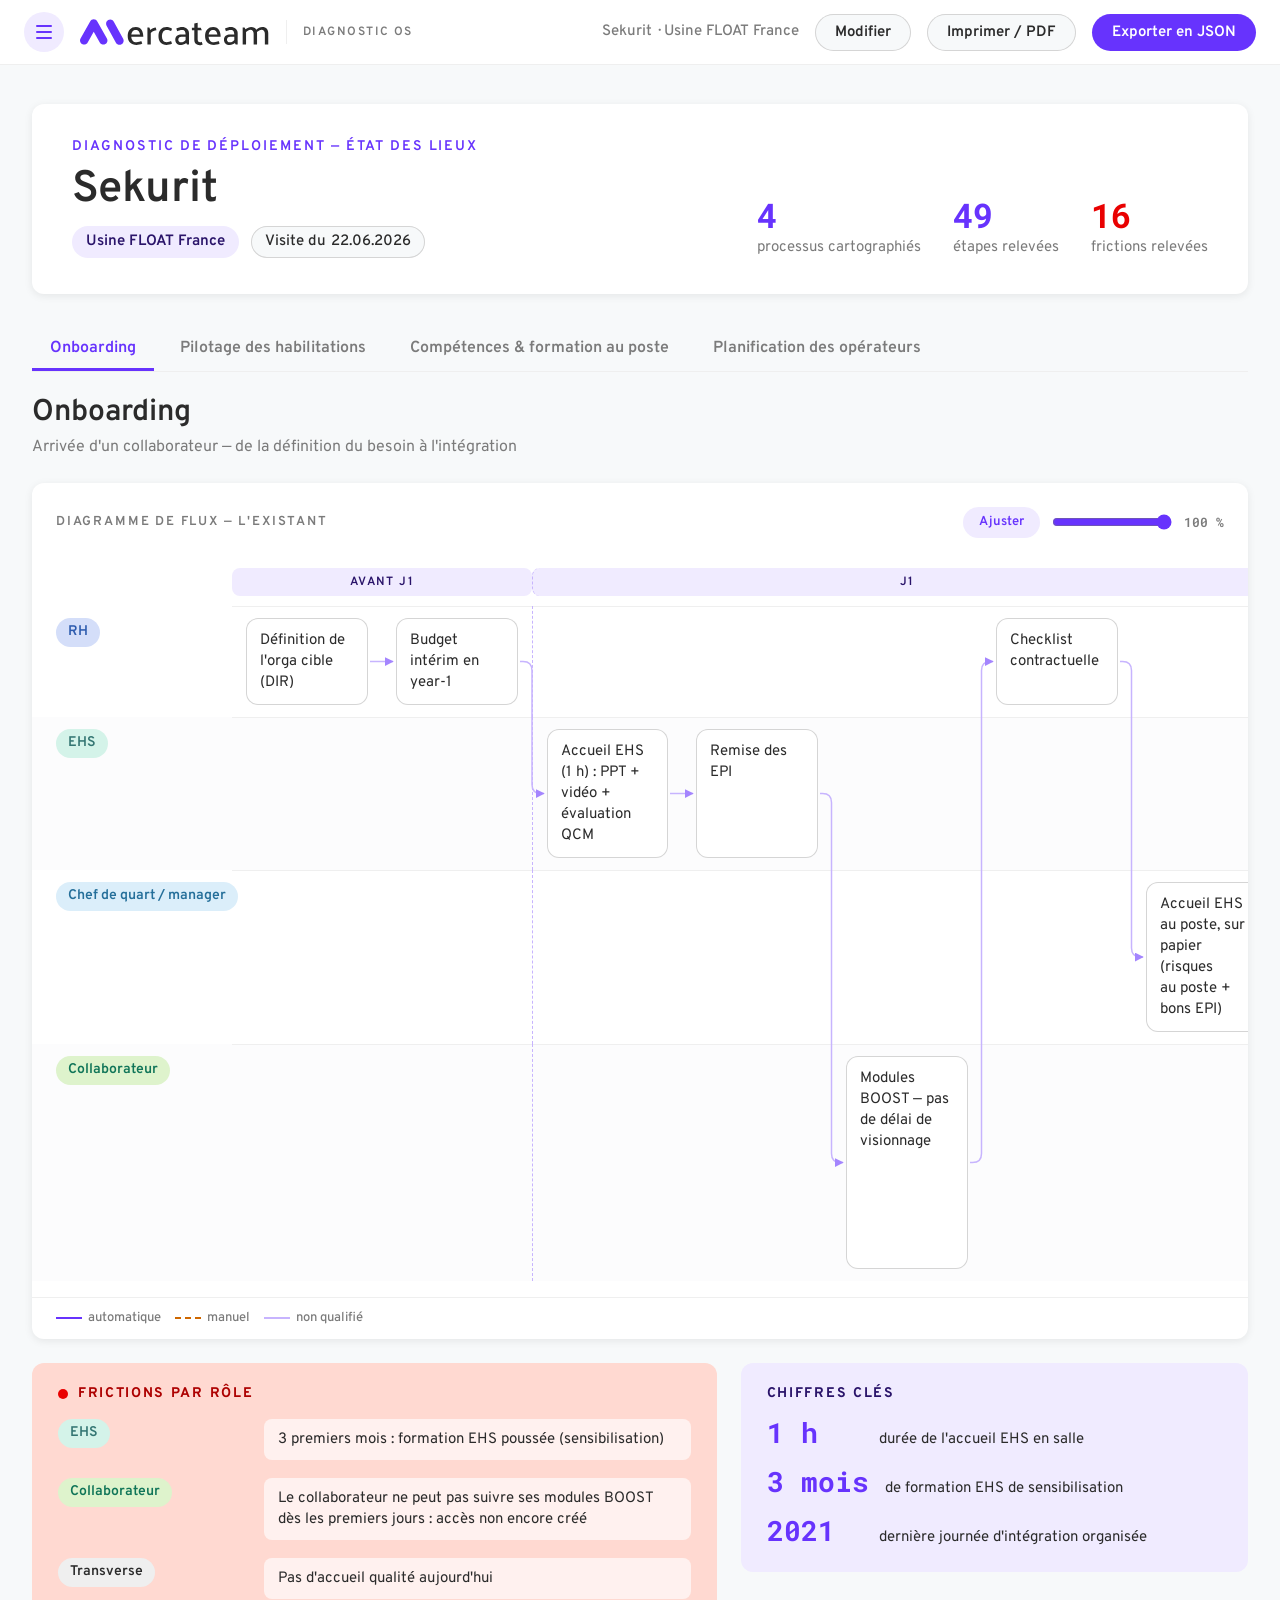
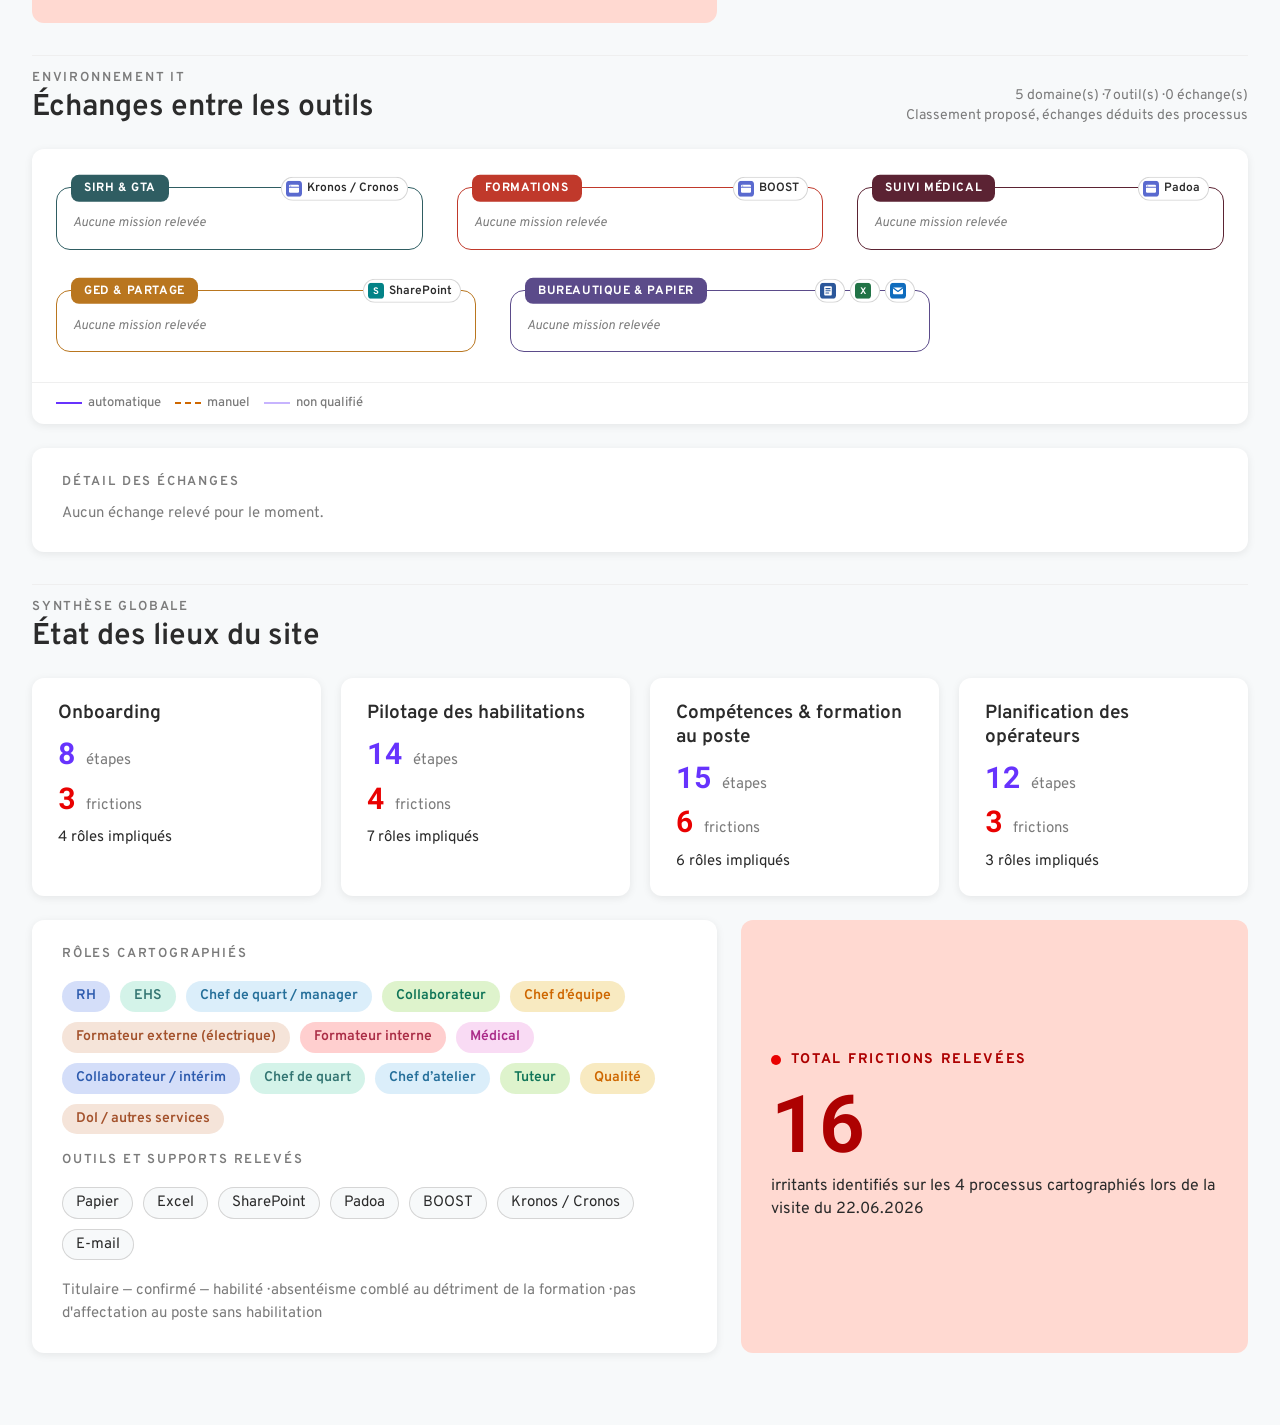
==== diagnostic-os.html @ cf70b49d "Saisie rapide : nouveau nom, sans la colonne Phase « Vue tableau » devient « Saisie rapide », dans l" ====
<!DOCTYPE html>
<html lang="fr">
<head>
<meta charset="utf-8">
<meta name="viewport" content="width=device-width, initial-scale=1">
<title>Diagnostic OS — Mercateam</title>

<link rel="preconnect" href="https://fonts.googleapis.com">
<link rel="preconnect" href="https://fonts.gstatic.com" crossorigin>
<link href="https://fonts.googleapis.com/css2?family=Overpass:wght@400;500;600;700&family=Roboto+Mono:wght@400;500;700&display=swap" rel="stylesheet">
<link href="https://api.fontshare.com/v2/css?f[]=general-sans@600&display=swap" rel="stylesheet">

<style>
/* =========================================================================
   1. JETONS — charte Mercateam 2024
   ========================================================================= */
:root {
  --violet:        #6733FD;   /* primary-500 : CTA, liens, états actifs */
  --violet-300:    #8C63FD;   /* hover primaire */
  --violet-200:    #C7B4FE;
  --violet-150:    #D1C2FE;
  --violet-400:    #A485FE;
  --violet-50:     #F0EBFF;   /* wash violet */
  --violet-800:    #2A146A;   /* texte sur wash violet */
  --turquoise:     #2AC6CC;

  --encre:         #2B2B2B;   /* texte principal */
  --gris:          #7B7B7B;   /* texte secondaire */
  --bord:          #D5D5D5;   /* anneaux d'input et de carte */
  --filet:         #EFEFEF;   /* séparateurs */
  --page:          #F7F9FA;   /* fond de page */
  --blanc:         #FFFFFF;
  --blanc-casse:   #FCFCFD;   /* couloir alterné */

  /* Rouge = friction, uniquement. Jamais une force. */
  --rouge:         #E90101;
  --rouge-fonce:   #AD0101;
  --rouge-clair:   #FFD9D1;
  --rouge-anneau:  #FFB3A3;

  --r-chip:   4px;
  --r-petit:  8px;
  --r-carte:  12px;
  --r-pilule: 100px;

  --ombre:    0 2px 8px rgba(0, 0, 0, .08);
  --ombre-lg: 0 8px 32px rgba(0, 0, 0, .12);
  --anneau:   inset 0 0 0 1px var(--bord);

  --ui:      'Overpass', system-ui, -apple-system, sans-serif;
  --titre:   'General Sans', 'Overpass', system-ui, sans-serif;
  --mono:    'Roboto Mono', ui-monospace, monospace;

  --colonne-max: 300px;       /* plafond d'une colonne d'étape (fit-content) */
  --couloir: 200px;           /* largeur de la colonne des rôles */
}

/* =========================================================================
   2. BASE
   ========================================================================= */
* { box-sizing: border-box; }

body {
  margin: 0;
  background: var(--page);
  color: var(--encre);
  font: 400 15px/1.4 var(--ui);
  -webkit-font-smoothing: antialiased;
}

h1, h2 { margin: 0; font-family: var(--titre); font-weight: 600; }
h1 { font-size: 44px; line-height: 1.1; }
h2 { font-size: 30px; line-height: 1.15; }

button { font-family: var(--ui); }
input, textarea, select { font-family: var(--ui); }
textarea { resize: vertical; }

.libelle {
  font: 600 12px/1 var(--ui);
  color: var(--gris);
  letter-spacing: .12em;
  text-transform: uppercase;
}
.libelle--large { font-size: 13px; letter-spacing: .14em; }
.sourdine { color: var(--gris); }
.mono { font-family: var(--mono); }

/* =========================================================================
   3. BOUTONS
   ========================================================================= */
.bouton {
  border: none;
  border-radius: var(--r-pilule);
  font: 600 15px/1 var(--ui);
  padding: 11px 20px;
  cursor: pointer;
  transition: background .15s, color .15s, box-shadow .15s;
  white-space: nowrap;
}
.bouton--primaire { background: var(--violet); color: var(--blanc); }
.bouton--primaire:hover { background: var(--violet-300); }
.bouton--primaire:active { background: var(--violet-800); }

.bouton--secondaire { background: var(--page); box-shadow: var(--anneau); color: var(--encre); }
.bouton--secondaire:hover { background: var(--violet-50); }

.bouton--sombre { background: var(--violet-800); color: var(--blanc); }
.bouton--sombre:hover { background: var(--violet); }

.bouton--mini {
  background: var(--violet-50);
  color: var(--violet);
  font-size: 13px;
  padding: 9px 16px;
}
.bouton--mini:hover { background: var(--violet-150); }

.bouton--danger {
  background: transparent;
  box-shadow: inset 0 0 0 1px var(--rouge-anneau);
  color: var(--rouge-fonce);
  font-size: 14px;
  padding: 11px 18px;
}
.bouton--danger:hover { background: var(--rouge-clair); }

.bouton--carre {
  width: 34px; height: 34px; padding: 0;
  background: var(--page);
  box-shadow: var(--anneau);
  color: var(--gris);
  font: 400 15px/1 var(--ui);
}
.bouton--carre:hover:not(:disabled) { background: var(--violet-50); color: var(--violet); }
.bouton--carre[data-role="supprimer"]:hover { background: var(--rouge-clair); color: var(--rouge-fonce); }
.bouton--carre:disabled { opacity: .35; cursor: default; }

.bouton--clair {
  width: 34px; height: 34px; padding: 0;
  background: rgba(255, 255, 255, .7);
  box-shadow: none;
  color: var(--gris);
  font: 400 15px/1 var(--ui);
}
.bouton--clair:hover { background: var(--blanc); color: var(--rouge-fonce); }

.bouton--ajout-clair {
  background: rgba(255, 255, 255, .7);
  font-size: 13px;
  padding: 9px 16px;
  align-self: flex-start;
}
.bouton--ajout-clair:hover { background: var(--blanc); }
.panneau--frictions .bouton--ajout-clair { color: var(--rouge-fonce); }
.panneau--chiffres  .bouton--ajout-clair { color: var(--violet); }

.bouton--retirer {
  width: 22px; height: 22px; padding: 0;
  background: transparent;
  color: var(--gris);
  font: 400 15px/1 var(--ui);
  border-radius: var(--r-pilule);
  border: none;
  cursor: pointer;
}
.bouton--retirer:hover { background: var(--rouge-clair); color: var(--rouge-fonce); }

/* =========================================================================
   4. CHAMPS
   ========================================================================= */
.champ, .zone, .selecteur {
  width: 100%;
  border: none;
  border-radius: var(--r-petit);
  background: var(--blanc);
  box-shadow: var(--anneau);
  padding: 9px 12px;
  font: 400 15px/1.4 var(--ui);
  color: var(--encre);
  outline: none;
  transition: box-shadow .15s;
}
.champ:focus, .zone:focus, .selecteur:focus { box-shadow: inset 0 0 0 1px var(--violet); }
.selecteur { cursor: pointer; }

.champ--valeur { font: 700 17px/1.2 var(--mono); color: var(--violet); }

.zone--claire {
  background: rgba(255, 255, 255, .75);
  box-shadow: inset 0 0 0 1px rgba(173, 1, 1, .18);
}
.zone--claire:focus { box-shadow: inset 0 0 0 1px var(--rouge); }

.champ-nu {
  width: 130px;
  border: none;
  background: transparent;
  font: 400 15px/1.3 var(--ui);
  color: var(--encre);
  outline: none;
}

.groupe { display: flex; flex-direction: column; gap: 7px; }

/* =========================================================================
   5. BARRE SUPÉRIEURE ET TIROIR
   ========================================================================= */
.barre {
  position: sticky; top: 0; z-index: 40;
  height: 64px;
  background: var(--blanc);
  box-shadow: 0 1px 0 var(--filet);
  display: flex; align-items: center; justify-content: space-between;
  padding: 0 24px; gap: 24px;
}
.barre__bloc { display: flex; align-items: center; gap: 16px; }
.barre__logo { width: 190px; height: 27px; display: block; }
.barre__logo svg { width: 100%; height: 100%; display: block; }
.barre__filet { width: 1px; height: 24px; background: var(--filet); }
.barre__contexte { display: flex; align-items: center; gap: 6px; font: 500 15px/1.3 var(--ui); color: var(--gris); }

.burger {
  width: 40px; height: 40px;
  border: none; border-radius: var(--r-pilule);
  background: var(--violet-50);
  display: flex; flex-direction: column; align-items: center; justify-content: center; gap: 4px;
  cursor: pointer;
}
.burger:hover { background: var(--violet-150); }
.burger span { display: block; width: 16px; height: 2px; border-radius: var(--r-pilule); background: var(--violet); }

.puce-edition {
  display: inline-flex; align-items: center; gap: 7px;
  padding: 6px 14px; border-radius: var(--r-pilule);
  background: var(--violet-50); color: var(--violet-800);
  font: 600 14px/1.3 var(--ui);
}
.puce-edition::before {
  content: ''; width: 8px; height: 8px;
  border-radius: var(--r-pilule); background: var(--violet);
}

.voile { position: fixed; inset: 0; z-index: 50; background: rgba(43, 43, 43, .45); border: none; }

.tiroir {
  position: fixed; top: 0; left: 0; bottom: 0; z-index: 60;
  width: 400px; background: var(--blanc);
  box-shadow: var(--ombre-lg);
  display: flex; flex-direction: column;
}
.tiroir__entete {
  height: 64px; padding: 0 24px;
  display: flex; align-items: center; justify-content: space-between;
  border-bottom: 1px solid var(--filet);
}
.tiroir__corps { flex: 1; overflow-y: auto; padding: 24px; display: flex; flex-direction: column; gap: 12px; }
.tiroir__pied { padding: 24px; border-top: 1px solid var(--filet); display: flex; flex-direction: column; gap: 12px; }
.tiroir__fermer {
  width: 36px; height: 36px; border: none; border-radius: var(--r-pilule);
  background: var(--page); color: var(--encre); font: 400 20px/1 var(--ui); cursor: pointer;
}
.tiroir__fermer:hover { background: var(--violet-50); }

.fiche-client {
  border: none; text-align: left; cursor: pointer;
  border-radius: var(--r-carte); padding: 14px 16px;
  background: var(--page); color: var(--encre);
  box-shadow: inset 0 0 0 1px var(--filet);
  display: flex; flex-direction: column; gap: 4px;
}
.fiche-client:hover { box-shadow: inset 0 0 0 1px var(--violet-200); }
.fiche-client--actif {
  background: var(--violet-50); color: var(--violet-800);
  box-shadow: inset 0 0 0 1px var(--violet-400);
}
.fiche-client__nom { font: 600 16px/1.3 var(--ui); }
.fiche-client__meta { font: 400 14px/1.3 var(--ui); opacity: .7; }

/* =========================================================================
   6. STRUCTURE DE PAGE
   ========================================================================= */
.principal {
  width: 100%; max-width: 2400px; margin: 0 auto;
  padding: 40px clamp(16px, 2.5vw, 40px) 72px;
  display: flex; flex-direction: column; gap: 32px;
}
.section { display: flex; flex-direction: column; gap: 24px; }
.section--synthese { padding-top: 16px; border-top: 1px solid var(--filet); }

.carte {
  background: var(--blanc);
  border-radius: var(--r-carte);
  box-shadow: var(--ombre);
  padding: 28px 30px;
  display: flex; flex-direction: column; gap: 22px;
}
.carte--flux { padding: 24px 0 8px; gap: 0; }

.grille-3 { display: grid; grid-template-columns: repeat(3, 1fr); gap: 16px; }
.grille-1-2 { display: grid; grid-template-columns: 1fr 2fr; gap: 16px; }
.grille-analyse { display: grid; grid-template-columns: 1.35fr 1fr; gap: 24px; align-items: start; }
.rangee { display: flex; align-items: center; gap: 12px; flex-wrap: wrap; }
.rangee--pied { padding-top: 4px; border-top: 1px solid var(--filet); }
.pousse-droite { margin-left: auto; }

/* --- en-tête du diagnostic --- */
.entete {
  background: var(--blanc); border-radius: var(--r-carte); box-shadow: var(--ombre);
  padding: 36px 40px;
  display: flex; align-items: flex-end; justify-content: space-between;
  gap: 40px; flex-wrap: wrap;
}
.entete__titre { display: flex; flex-direction: column; gap: 12px; }
.entete__sur-titre { font: 600 14px/1 var(--ui); color: var(--violet); letter-spacing: .14em; text-transform: uppercase; }
.entete__kpis { display: flex; gap: 32px; }
.kpi { display: flex; flex-direction: column; gap: 6px; }
.kpi__valeur { font: 700 34px/1 var(--mono); color: var(--violet); }
.kpi__valeur--friction { color: var(--rouge); }
.kpi__libelle { font: 400 15px/1.3 var(--ui); color: var(--gris); }

.pilule {
  display: inline-flex; align-items: center; gap: 5px;
  padding: 6px 14px; border-radius: var(--r-pilule);
  font: 500 15px/1.3 var(--ui);
}
.pilule--violet { background: var(--violet-50); color: var(--violet-800); font-weight: 600; }
.pilule--contour { background: var(--page); box-shadow: var(--anneau); color: var(--encre); }

/* --- onglets de processus --- */
.onglets {
  display: flex; gap: 8px; flex-wrap: wrap; align-items: center;
  border-bottom: 1px solid var(--filet);
}
.onglet {
  border: none; cursor: pointer; background: transparent;
  padding: 12px 18px;
  font: 600 16px/1.3 var(--ui); color: var(--gris);
}
.onglet:hover { color: var(--encre); }
.onglet--actif { color: var(--violet); box-shadow: inset 0 -3px 0 var(--violet); }

/* =========================================================================
   7. DIAGRAMME DE FLUX
   Une seule grille pour tout le diagramme : ligne 1 = frise temporelle,
   puis une ligne par rôle. C'est ce qui permet à une carte de chevaucher
   deux couloirs (grid-row: span 2).
   Colonnes en fit-content() : chaque étape ne prend que la largeur de son
   texte, plafonnée — d'où beaucoup moins de défilement horizontal.
   ========================================================================= */
.flux__entete {
  display: flex; align-items: center; justify-content: space-between;
  padding: 0 24px 16px; gap: 16px; flex-wrap: wrap;
}
.flux-defile { overflow-x: auto; padding: 14px 24px 16px 0; }

.flux {
  min-width: min-content;
  display: grid;
  position: relative;
  align-items: stretch;
}

/* fond du couloir, tiré sur toute la largeur de la grille */
.flux__bande { z-index: 0; background: var(--blanc); border-top: 1px solid var(--filet); }
.flux__bande--paire { background: var(--blanc-casse); }

.flux-svg { position: absolute; left: 0; top: 0; z-index: 2; pointer-events: none; overflow: visible; }
/* Les flèches visibles restent sous les cartes (z-index 2), mais les zones de
   clic doivent passer AU-DESSUS des cellules (z-index 3) : sinon la cellule
   intercepte le clic et la flèche n'est jamais atteinte. D'où deux calques. */
.flux-svg--cibles { z-index: 5; }
/* chemin transparent élargi : cible de clic confortable sur la flèche */
.fleche-cible { pointer-events: stroke; cursor: pointer; }

/* --- frise temporelle --- */
.flux__phase {
  position: relative;
  margin: 0 0 10px; padding: 7px 12px;
  border-radius: var(--r-petit);
  background: var(--violet-50); color: var(--violet-800);
  display: flex; flex-direction: column; align-items: center; gap: 4px;
  z-index: 3;
}
.flux__phase--vide { background: transparent; }
.flux__phase--coupe { border-left: 1px dashed var(--violet-200); }
.flux__phase-libelle {
  font: 600 12px/1.2 var(--ui); letter-spacing: .12em; text-transform: uppercase; text-align: center;
}
/* bouton d'ajout en bout de frise, aligné sur les bandeaux */
.flux__phase-ajout {
  margin: 0 0 10px; padding: 7px 10px;
  border: 1px dashed var(--violet-200); border-radius: var(--r-petit);
  background: transparent; color: var(--violet);
  font: 600 12px/1 var(--ui); letter-spacing: .06em; text-transform: uppercase;
  cursor: pointer; z-index: 3;
  opacity: .55; transition: opacity .15s, background .15s;
}
.flux__phase-ajout:hover { opacity: 1; background: var(--violet-50); }

/* écart de temps entre deux jalons, posé sur la séparation */
.flux__ecart {
  position: absolute; left: 0; top: -10px; transform: translateX(-50%);
  background: var(--blanc); box-shadow: inset 0 0 0 1px var(--violet-200);
  color: var(--violet); font: 600 11px/1 var(--mono);
  padding: 3px 8px; border-radius: var(--r-pilule);
  white-space: nowrap; z-index: 4;
}

/* --- couloirs et cellules --- */
.flux__etiquette {
  position: sticky; left: 0; z-index: 6;
  display: flex; align-items: center;
  padding: 12px 16px 12px 24px;   /* la marge vit ici, pas sur le conteneur défilant */
}
.flux__cellule {
  z-index: 3;
  padding: 12px 14px;
  display: flex; align-items: stretch;
  min-width: 150px;
}
.flux__cellule--coupe { border-left: 1px dashed var(--violet-200); }

.flux__carte {
  position: relative;   /* repère du bandeau de supports à cheval sur la bordure */
  /* pas de width:100% : sinon la grille ne peut pas mesurer le texte
     et toutes les colonnes retombent sur le plancher de min-width. */
  flex: 1 1 auto; min-width: 0; text-align: left;
  background: var(--blanc); border: none;
  border-radius: var(--r-carte);
  box-shadow: var(--anneau);
  padding: 12px 14px;
  display: flex; flex-direction: column; gap: 8px;
}
/* Carte à cheval : elle garde sa taille d'origine et se centre sur la ligne
   de séparation des deux couloirs (décalage calculé après la mise en page). */
.flux__cellule--cheval { align-items: flex-start; }
.flux__carte--cheval {
  z-index: 4;
  box-shadow: 0 2px 8px rgba(0, 0, 0, .10), inset 0 0 0 1px var(--violet-200);
}
.flux__carte--actif { box-shadow: inset 0 0 0 2px var(--violet); }
.flux__carte-tete {
  display: flex; align-items: flex-start; flex-wrap: wrap; gap: 4px 8px;
}
.flux__carte-phase {
  flex: 1 1 auto; min-width: 0;
  font: 600 12px/1.2 var(--ui); color: var(--violet-400);
  letter-spacing: .1em; text-transform: uppercase;
}
.flux__carte-texte { font: 400 15px/1.4 var(--ui); color: var(--encre); text-wrap: pretty; }

/* --- supports : badges de marque, à cheval sur la bordure haute de la carte --- */
.badge-support { display: block; flex: none; }

.supports-bordure {
  position: absolute; top: 0; left: 12px; z-index: 4;
  transform: translateY(-50%);
  display: inline-flex; align-items: center; gap: 4px;
  max-width: calc(100% - 40px);   /* laisse la place à la poignée */
}
.supports-bordure__reste {
  font: 700 10px/1 var(--mono); color: var(--violet);
  background: var(--blanc); border-radius: var(--r-pilule); padding: 3px 5px;
}
/* En édition, chaque badge porte sa croix de retrait : fond blanc pour rester
   lisible en chevauchant la bordure. */
.support-modif {
  display: inline-flex; align-items: center; gap: 1px;
  padding: 2px 2px 2px 3px;
  border-radius: var(--r-petit);
  background: var(--blanc); box-shadow: var(--anneau);
}
.support-modif:hover { box-shadow: inset 0 0 0 1px var(--violet-200); }

.chip {
  display: inline-flex; align-items: center; justify-self: start; align-self: start;
  padding: 5px 12px; border-radius: var(--r-pilule);
  background: var(--chip-fond, var(--filet)); color: var(--chip-encre, var(--encre));
  font: 600 14px/1.35 var(--ui); white-space: nowrap;
}
.chip--large { padding: 6px 14px; }
.chip--mini { padding: 2px 8px; font-size: 11px; }

.vide {
  margin: 0 24px 20px; padding: 40px;
  border-radius: var(--r-carte);
  background: var(--page); box-shadow: inset 0 0 0 1px var(--filet);
  display: flex; flex-direction: column; align-items: center; gap: 10px; text-align: center;
}
.vide__titre { font: 600 17px/1.3 var(--ui); }

/* --- barre de zoom --- */
.flux__zoom { display: flex; align-items: center; gap: 10px; }
.flux__zoom input[type="range"] { width: 120px; accent-color: var(--violet); cursor: pointer; }
.flux__zoom-valeur { font: 600 13px/1 var(--mono); color: var(--gris); min-width: 40px; text-align: right; }

/* --- légende des flèches --- */
.flux__legende { display: flex; align-items: center; gap: 14px; flex-wrap: wrap; }
.flux__legende-item { display: inline-flex; align-items: center; gap: 6px; font: 500 13px/1 var(--ui); color: var(--gris); }
.flux__legende-trait { width: 26px; height: 0; border-top-width: 2px; }

/* =========================================================================
   7 bis. ÉDITION DIRECTE SUR LE DIAGRAMME
   ========================================================================= */
.flux--edition .flux__cellule { min-width: 210px; }

/* champ de phase du bandeau : renomme la phase de tout le groupe */
.flux__phase-edition { display: flex; align-items: center; gap: 2px; width: 100%; }
.bouton--puce-claire {
  width: 22px; height: 22px; flex: none; padding: 0;
  border: none; border-radius: var(--r-pilule);
  background: rgba(255, 255, 255, .7);
  color: var(--violet-800); font: 400 13px/1 var(--ui); cursor: pointer;
  opacity: 0; transition: opacity .15s, background .15s, color .15s;
}
.flux__phase:hover .bouton--puce-claire,
.flux__phase-edition:focus-within .bouton--puce-claire { opacity: 1; }
.bouton--puce-claire:hover { background: var(--blanc); color: var(--rouge-fonce); }

.flux__phase-champ {
  width: 100%; min-width: 0; border: none; background: transparent;
  padding: 2px 4px; outline: none;
  border-radius: var(--r-chip);
  text-align: center;
}
.flux__phase-champ {
  font: 600 12px/1.2 var(--ui); color: var(--violet-800);
  letter-spacing: .12em; text-transform: uppercase;
}
.flux__phase-champ:hover { background: rgba(255, 255, 255, .6); }
.flux__phase-champ:focus { background: var(--blanc); box-shadow: inset 0 0 0 1px var(--violet); }
.flux__phase-champ::placeholder { color: var(--violet-400); }

/* couloir de rôle éditable */
.flux__etiquette--edition { flex-direction: column; align-items: stretch; gap: 6px; padding-right: 12px; }
/* Garde l'aspect « pastille de rôle » : le code couleur reste lisible en édition. */
.flux__role-champ {
  width: 100%; border: none; border-radius: var(--r-pilule);
  padding: 5px 12px; outline: none;
  background: var(--chip-fond, var(--filet));
  color: var(--chip-encre, var(--encre));
  font: 600 14px/1.35 var(--ui);
  text-overflow: ellipsis;
}
.flux__role-champ:hover { box-shadow: 0 0 0 1px var(--chip-encre, var(--bord)); }
.flux__role-champ:focus { background: var(--blanc); color: var(--encre); box-shadow: inset 0 0 0 1px var(--violet); }
.flux__role-outils { display: flex; gap: 4px; opacity: 0; transition: opacity .15s; }
.flux__etiquette--edition:hover .flux__role-outils,
.flux__etiquette--edition:focus-within .flux__role-outils { opacity: 1; }
.bouton--puce {
  width: 26px; height: 26px; padding: 0;
  border: none; border-radius: var(--r-pilule);
  background: var(--page); box-shadow: var(--anneau);
  color: var(--gris); font: 400 13px/1 var(--ui); cursor: pointer;
}
.bouton--puce:hover:not(:disabled) { background: var(--violet-50); color: var(--violet); }
.bouton--puce[data-role="supprimer"]:hover { background: var(--rouge-clair); color: var(--rouge-fonce); }
.bouton--puce:disabled { opacity: .3; cursor: default; }
.bouton--puce svg { display: block; margin: 0 auto; }

/* carte d'étape en édition */
.flux__carte--edition { position: relative; gap: 6px; padding: 10px 12px 8px; }
.flux__carte--edition:focus-within { box-shadow: inset 0 0 0 2px var(--violet); }
.carte__tete { display: flex; align-items: center; justify-content: flex-end; gap: 6px; }
.carte__poignee {
  cursor: grab; color: var(--bord); font-size: 14px; line-height: 1;
  padding: 2px 3px; border-radius: var(--r-chip); user-select: none;
}
.carte__poignee:hover { color: var(--violet); background: var(--violet-50); }
.carte__poignee:active { cursor: grabbing; }
.carte__texte {
  width: 100%; border: none; background: transparent;
  padding: 2px 4px; outline: none; overflow: hidden;
  border-radius: var(--r-chip);
  font: 400 15px/1.4 var(--ui); color: var(--encre);
  resize: none;
}
.carte__texte:hover { background: var(--page); }
.carte__texte:focus { background: var(--page); box-shadow: inset 0 0 0 1px var(--violet-200); }
.carte__texte::placeholder { color: var(--bord); }
/* supports : pastilles retirables + liste déroulante des outils du site */
.support--modif { gap: 2px; padding-right: 3px; }
.carte__support-choix {
  align-self: flex-start;
  border: none; background: transparent; outline: none; cursor: pointer;
  padding: 2px 4px; border-radius: var(--r-chip);
  font: 600 11px/1.3 var(--ui); color: var(--violet);
  max-width: 100%;
}
.carte__support-choix:hover { background: var(--violet-50); }
.carte__support-choix:focus { background: var(--violet-50); box-shadow: inset 0 0 0 1px var(--violet-200); }

/* Les commandes secondaires s'effacent au repos mais gardent leur place :
   aucun calque ne vient recouvrir le texte ni le choix du support. */
.carte__outils {
  display: flex; gap: 4px; justify-content: flex-end;
  opacity: 0; transition: opacity .15s;
}
.flux__carte--edition:hover .carte__outils,
.flux__carte--edition:focus-within .carte__outils { opacity: 1; }

/* glisser-déposer d'une étape vers un autre couloir / une autre colonne */
.flux__carte--glissee { opacity: .35; }
.flux__cellule--cible { background: var(--violet-50); box-shadow: inset 0 0 0 2px var(--violet-200); border-radius: var(--r-carte); }

/* Bandes de dépôt sur la séparation de deux couloirs : inertes au repos,
   activées seulement pendant un glissement. */
.flux__frontiere {
  align-self: end; height: 20px; z-index: 5;
  transform: translateY(10px);
  pointer-events: none; border-radius: var(--r-pilule);
  margin: 0 14px;
}
.flux--glisse .flux__frontiere {
  pointer-events: auto;
  box-shadow: inset 0 0 0 1px var(--violet-200);
  background: rgba(103, 51, 253, .05);
}
.flux--glisse .flux__frontiere--cible {
  background: var(--violet-50);
  box-shadow: inset 0 0 0 2px var(--violet);
}
.flux__ajout {
  width: 100%; min-height: 46px;
  border: 1px dashed var(--bord); border-radius: var(--r-carte);
  background: transparent; color: var(--gris);
  font: 600 13px/1 var(--ui); cursor: pointer;
  opacity: .4; transition: opacity .15s, background .15s, color .15s;
}
.flux__cellule:hover .flux__ajout { opacity: 1; }
.flux__ajout:hover { background: var(--violet-50); border-color: var(--violet-200); color: var(--violet); opacity: 1; }
.flux__pied {
  display: flex; align-items: center; gap: 12px; flex-wrap: wrap;
  padding: 14px 24px 6px; border-top: 1px solid var(--filet);
}

/* =========================================================================
   8. TABLEAU D'ÉTAPES ET PANNEAUX
   ========================================================================= */
.table-etapes {
  display: grid;
  grid-template-columns: 44px 190px 1fr 190px 128px;
  gap: 10px 12px; align-items: center;
}
.table-etapes__num { font: 700 15px/1 var(--mono); color: var(--gris); text-align: center; }
.table-etapes__num--actif { color: var(--violet); }
.table-etapes__actions { display: flex; gap: 6px; }

.roles-ligne { display: grid; grid-template-columns: var(--couloir) 1fr auto; gap: 12px; align-items: center; }

.panneau {
  border-radius: var(--r-carte);
  padding: 24px 26px;
  display: flex; flex-direction: column; gap: 18px;
}
.panneau--frictions { background: var(--rouge-clair); }
.panneau--chiffres { background: var(--violet-50); }
.panneau__titre { font: 700 14px/1 var(--ui); letter-spacing: .12em; text-transform: uppercase; }
.panneau--frictions .panneau__titre { color: var(--rouge-fonce); display: flex; align-items: center; gap: 10px; }
.panneau--frictions .panneau__titre::before {
  content: ''; width: 10px; height: 10px; border-radius: var(--r-pilule); background: var(--rouge);
}
.panneau--chiffres .panneau__titre { color: var(--violet-800); }

.friction-groupe { display: grid; grid-template-columns: 190px 1fr; gap: 16px; align-items: start; }
.friction-groupe__items { display: flex; flex-direction: column; gap: 8px; }
.friction {
  background: rgba(255, 255, 255, .65);
  border-radius: var(--r-petit);
  padding: 10px 14px;
  font: 400 15px/1.4 var(--ui); text-wrap: pretty;
}
.grille-frictions { display: grid; grid-template-columns: 190px 1fr 34px; gap: 10px 12px; align-items: start; }
.grille-chiffres  { display: grid; grid-template-columns: 110px 1fr 34px; gap: 10px 12px; align-items: center; }

.chiffre { display: flex; align-items: baseline; gap: 16px; }
.chiffre__valeur { font: 700 28px/1 var(--mono); color: var(--violet); min-width: 96px; }
.chiffre__libelle { font: 400 15px/1.4 var(--ui); }

/* =========================================================================
   8 bis. ENVIRONNEMENT IT — logigramme des échanges entre outils
   ========================================================================= */
.section--si { padding-top: 16px; border-top: 1px solid var(--filet); }

.si-defile { overflow-x: auto; padding: 8px 24px 20px; }
.si__grille {
  position: relative;
  display: flex; flex-wrap: wrap; align-items: flex-start;
  gap: 40px 34px; padding: 6px 0 10px;
}
.si-svg { position: absolute; left: 0; top: 0; z-index: 0; pointer-events: none; overflow: visible; }

/* Un bloc par domaine : pastille de titre et badges d'outils en débord sur la
   bordure haute, missions à l'intérieur. */
.si__bloc {
  position: relative; z-index: 1;
  flex: 1 1 300px; max-width: 420px;
  border: 1.5px solid var(--c); border-radius: 14px;
  background: var(--blanc);
  padding: 26px 16px 16px;
}
/* Une seule barre en débord : le titre et les outils se partagent la largeur
   et se réduisent plutôt que de se chevaucher. */
.si__bloc-entete {
  position: absolute; top: 0; left: 14px; right: 14px; transform: translateY(-50%);
  display: flex; align-items: center; justify-content: space-between; gap: 10px;
}
.si__bloc-titre {
  flex: 0 1 auto; min-width: 0;
  display: inline-flex; align-items: center; gap: 3px;
  padding: 6px 13px; border-radius: var(--r-petit);
  background: var(--c); color: var(--blanc);
  font: 700 12px/1.2 var(--ui); letter-spacing: .05em; text-transform: uppercase;
  white-space: nowrap; overflow: hidden; text-overflow: ellipsis;
}
.si__bloc-champ {
  border: none; background: transparent; outline: none;
  color: var(--blanc); font: 700 12px/1.2 var(--ui); letter-spacing: .05em;
  text-transform: uppercase; min-width: 6ch;
}
.si__bloc-titre .bouton--retirer { color: rgba(255, 255, 255, .75); }
.si__bloc-titre .bouton--retirer:hover { background: rgba(255, 255, 255, .22); color: var(--blanc); }

.si__bloc-outils {
  flex: 0 0 auto;
  display: inline-flex; align-items: center; gap: 5px; flex-wrap: nowrap;
}
.si__outil--compact { padding: 4px; }
.si__outil {
  display: inline-flex; align-items: center; gap: 5px;
  padding: 4px 9px 4px 5px; border-radius: var(--r-pilule);
  background: var(--blanc); box-shadow: var(--anneau);
  font: 600 12px/1.2 var(--ui); color: var(--encre); white-space: nowrap;
}

.si__bloc-missions { display: flex; flex-wrap: wrap; gap: 7px; }
.si__mission {
  padding: 7px 12px; border-radius: 7px;
  background: color-mix(in srgb, var(--c) 13%, white);
  color: color-mix(in srgb, var(--c) 78%, black);
  font: 500 14px/1.3 var(--ui);
}
.si__bloc-vide { font: italic 400 13px/1.4 var(--ui); color: var(--gris); }

/* missions éditables */
.si__mission--modif { display: inline-flex; align-items: center; gap: 2px; padding: 4px 4px 4px 10px; }
.si__mission-champ {
  border: none; background: transparent; outline: none;
  color: inherit; font: 500 14px/1.3 var(--ui);
  min-width: 6ch;
}
.si__mission-ajout {
  border: 1px dashed var(--c); border-radius: 7px;
  background: transparent; color: var(--c);
  padding: 6px 11px; cursor: pointer;
  font: 600 12px/1.3 var(--ui);
  opacity: .65; transition: opacity .15s, background .15s;
}
.si__mission-ajout:hover { opacity: 1; background: color-mix(in srgb, var(--c) 10%, white); }

/* classement des outils, en édition */
.si__classement { display: grid; grid-template-columns: repeat(auto-fill, minmax(320px, 1fr)); gap: 10px 16px; }
.si__classement-ligne { display: grid; grid-template-columns: minmax(0, 1fr) minmax(0, 1.2fr); gap: 10px; align-items: center; }

.si__ligne {
  display: grid; grid-template-columns: minmax(0, 1fr) 18px minmax(0, 1fr) 150px minmax(0, 1.4fr) 34px;
  gap: 10px; align-items: center;
}
/* En lecture, les paires outil→outil se serrent sur leur contenu. */
.si__ligne--lecture {
  grid-template-columns: max-content 18px max-content 110px minmax(0, 1fr);
  gap: 12px; padding: 3px 0;
}
.si__paire { display: inline-flex; align-items: center; gap: 7px; font: 500 14px/1.3 var(--ui); }
.si__fleche-texte { text-align: center; font: 600 15px/1 var(--ui); color: var(--violet-400); }
.si__nature { font: 600 12px/1.3 var(--ui); }
.selecteur--compact { padding: 7px 10px; font-size: 14px; }

/* =========================================================================
   9. SYNTHÈSE
   ========================================================================= */
.synthese-grille { display: grid; grid-template-columns: repeat(var(--np, 4), 1fr); gap: 20px; }
.carte-synthese {
  background: var(--blanc); border-radius: var(--r-carte); box-shadow: var(--ombre);
  padding: 24px 26px; display: flex; flex-direction: column; gap: 12px;
}
.carte-synthese__nom { font: 600 19px/1.25 var(--ui); }
.carte-synthese__mesure { display: flex; align-items: baseline; gap: 10px; }
.carte-synthese__nombre { font: 700 30px/1 var(--mono); color: var(--violet); }
.carte-synthese__nombre--friction { color: var(--rouge); }

.grille-bilan { display: grid; grid-template-columns: 1.35fr 1fr; gap: 24px; align-items: stretch; }
.carte-inventaire { background: var(--blanc); border-radius: var(--r-carte); box-shadow: var(--ombre); padding: 28px 30px; display: flex; flex-direction: column; gap: 20px; }
.nuage { display: flex; flex-wrap: wrap; gap: 10px; }
.etiquette-outil {
  display: inline-flex; padding: 6px 14px; border-radius: var(--r-pilule);
  background: var(--page); box-shadow: var(--anneau);
  font: 400 15px/1.3 var(--ui);
}
.total-frictions {
  background: var(--rouge-clair); border-radius: var(--r-carte);
  padding: 28px 30px;
  display: flex; flex-direction: column; gap: 14px; justify-content: center;
}
.total-frictions__nombre { font: 700 80px/1 var(--mono); color: var(--rouge-fonce); }
.total-frictions__legende { font: 400 16px/1.4 var(--ui); }

/* =========================================================================
   10. IMPRESSION / PDF — vue de lecture seule
   ========================================================================= */
@media print {
  @page { size: A4 landscape; margin: 12mm; }
  body { background: var(--blanc); }
  .barre, .tiroir, .voile, .ne-pas-imprimer { display: none !important; }
  .principal { max-width: none; padding: 0; gap: 20px; }
  .carte, .entete, .carte-synthese, .carte-inventaire, .panneau, .total-frictions {
    box-shadow: none;
    border: 1px solid var(--filet);
    break-inside: avoid;
  }
  .section, .grille-analyse, .grille-bilan { break-inside: avoid; }
  .si__bloc { break-inside: avoid; }
  .si-defile { overflow: visible; }
  .flux-defile { overflow: visible; }
  h2 { break-after: avoid; }
}
</style>
</head>

<body>
<div id="racine"></div>

<script>
/* ==========================================================================
   DONNÉES — reprises telles quelles de clients-data.js
   Chaque étape   : { ordre, role, texte, phase }  → ordre = colonne du flux
   Chaque friction: { role, texte }  → "Transverse" si elle ne porte pas sur un rôle unique
   ========================================================================== */
const BASE_SOURCE = [
  {
    id: 'sekurit-float-france',
    nom: 'Sekurit',
    site: 'Usine FLOAT France',
    date: '22.06.2026',
    processus: [
      {
        id: 'onboarding',
        nom: 'Onboarding',
        soustitre: "Arrivée d'un collaborateur — de la définition du besoin à l'intégration",
        roles: ['RH', 'EHS', 'Chef de quart / manager', 'Collaborateur'],
        etapes: [
          { ordre: 1, role: 'RH', texte: "Définition de l'orga cible (DIR)", phase: 'Avant J1' },
          { ordre: 2, role: 'RH', texte: 'Budget intérim en year-1', phase: 'Avant J1' },
          { ordre: 3, role: 'EHS', texte: 'Accueil EHS (1 h) : PPT + vidéo + évaluation QCM', phase: 'J1' },
          { ordre: 4, role: 'EHS', texte: 'Remise des EPI', phase: 'J1' },
          { ordre: 5, role: 'Collaborateur', texte: 'Modules BOOST — pas de délai de visionnage', phase: 'J1' },
          { ordre: 6, role: 'RH', texte: 'Checklist contractuelle', phase: 'J1' },
          { ordre: 7, role: 'Chef de quart / manager', texte: 'Accueil EHS au poste, sur papier (risques au poste + bons EPI)', phase: 'J1' },
          { ordre: 8, role: 'Collaborateur', texte: "Journée d'intégration (dernière édition fin 2021 avec l'école SG) — beaucoup de personnes en même temps", phase: 'Après J1' }
        ],
        frictions: [
          { role: 'Collaborateur', texte: "Le collaborateur ne peut pas suivre ses modules BOOST dès les premiers jours : accès non encore créé" },
          { role: 'EHS', texte: '3 premiers mois : formation EHS poussée (sensibilisation)' },
          { role: 'Transverse', texte: "Pas d'accueil qualité aujourd'hui" }
        ],
        chiffres: [
          { valeur: '1 h', libelle: "durée de l'accueil EHS en salle" },
          { valeur: '3 mois', libelle: 'de formation EHS de sensibilisation' },
          { valeur: '2021', libelle: "dernière journée d'intégration organisée" }
        ]
      },
      {
        id: 'habilitations',
        nom: 'Pilotage des habilitations',
        soustitre: "Du plan de formation annuel à l'archivage des preuves",
        roles: ['RH', 'Chef d\u2019équipe', 'Formateur externe (électrique)', 'Formateur interne', 'Médical', 'EHS', 'Collaborateur / intérim'],
        etapes: [
          { ordre: 1, role: 'RH', texte: 'Construction du plan de formation annuel', phase: '' },
          { ordre: 2, role: 'Chef d\u2019équipe', texte: 'Entretien annuel', phase: '' },
          { ordre: 3, role: 'RH', texte: 'Organise les formations externes / internes selon les inscriptions des managers — communication par mail', phase: '' },
          { ordre: 4, role: 'Collaborateur / intérim', texte: "Formation CACES en intérim, gérée par l'agence", phase: '' },
          { ordre: 5, role: 'Formateur externe (électrique)', texte: 'Formation', phase: '' },
          { ordre: 6, role: 'Formateur interne', texte: "Formation interne (avec date d'expiration) — support & checklist, salle + terrain", phase: '' },
          { ordre: 7, role: 'Médical', texte: 'Visite médicale (tous les 5 ans)', phase: '' },
          { ordre: 8, role: 'Formateur externe (électrique)', texte: 'Attestation de formation', phase: '' },
          { ordre: 9, role: 'Collaborateur / intérim', texte: 'Signatures (collaborateur, formateur interne, RH)', phase: '' },
          { ordre: 10, role: 'RH', texte: 'Suivi disponible sur le SharePoint', phase: '' },
          { ordre: 11, role: 'Médical', texte: 'Archivage dans Padoa + Excel (historique papier)', phase: '' },
          { ordre: 12, role: 'RH', texte: 'Archivage papier, géré au cas par cas', phase: '' },
          { ordre: 13, role: 'Collaborateur / intérim', texte: "Cartons d'autorisations (toutes habilitations)", phase: '' },
          { ordre: 14, role: 'EHS', texte: "Mise à jour des dates pour les badges d'accès engins", phase: '' }
        ],
        frictions: [
          { role: 'RH', texte: "Renouvellement / archivage gérés au cas par cas — renouvellement parfois à l'aveugle" },
          { role: 'Médical', texte: 'La production ne suit pas le médical' },
          { role: 'Collaborateur / intérim', texte: 'Carton papier : engins, pont, nacelles, SST, médical' },
          { role: 'Transverse', texte: 'La production se repose trop sur une seule personne (Stéphanie)' }
        ],
        chiffres: [
          { valeur: '5 ans', libelle: 'périodicité de la visite médicale' },
          { valeur: '1 / an', libelle: 'construction du plan de formation' },
          { valeur: '3', libelle: "supports d'archivage en parallèle : Padoa, Excel, papier" }
        ]
      },
      {
        id: 'competences',
        nom: 'Compétences & formation au poste',
        soustitre: 'Périmètre production — du livret de formation à la matrice de compétences',
        roles: ['RH', 'Chef de quart', 'Chef d\u2019atelier', 'Tuteur', 'Qualité', 'Collaborateur'],
        etapes: [
          { ordre: 1, role: 'RH', texte: 'Définition du plan de formation — initiation côté production', phase: '' },
          { ordre: 2, role: 'Collaborateur', texte: 'Pré-requis listés dans le livret de formation', phase: '' },
          { ordre: 3, role: 'Collaborateur', texte: 'Livret de formation imprimé et rempli', phase: '' },
          { ordre: 4, role: 'Chef de quart', texte: 'Identification du tuteur (2 maximum) — formation de formateur selon le potentiel pédagogique et sécurité', phase: '' },
          { ordre: 5, role: 'Collaborateur', texte: 'Formation en doublon', phase: '' },
          { ordre: 6, role: 'Qualité', texte: 'Formation R43 en interne — à formaliser', phase: '' },
          { ordre: 7, role: 'Chef d\u2019atelier', texte: 'Rituels de suivi + remplissage du livret', phase: '' },
          { ordre: 8, role: 'Chef d\u2019atelier', texte: 'Checklist de validation', phase: '' },
          { ordre: 9, role: 'Tuteur', texte: 'Évaluation, validation et signature(s)', phase: '' },
          { ordre: 10, role: 'Chef d\u2019atelier', texte: 'Évaluation, validation et signature', phase: '' },
          { ordre: 11, role: 'Tuteur', texte: 'Reformation si nécessaire', phase: '' },
          { ordre: 12, role: 'Tuteur', texte: 'Prime tuteur si preuves de formation validées', phase: '' },
          { ordre: 13, role: 'Chef d\u2019atelier', texte: 'Stockage des livrets — pas toujours rigoureux', phase: '' },
          { ordre: 14, role: 'RH', texte: 'Mise à jour de la matrice de compétences', phase: '' },
          { ordre: 15, role: 'Chef d\u2019atelier', texte: 'Matrice de compétences pas toujours accessible', phase: '' }
        ],
        frictions: [
          { role: 'RH', texte: "Administration BOOST : délais de modification et de création d'accès pour les nouveaux arrivants" },
          { role: 'Chef d\u2019atelier', texte: 'Archivage de la formation validée peu rigoureux' },
          { role: 'Qualité', texte: 'Pas de formation qualité (autres contrôleurs)' },
          { role: 'Transverse', texte: 'La production prend la main sur les lancements de formation — planification et suivi défectueux' },
          { role: 'Transverse', texte: 'Pas de livret de formation pour tous les services : un par poste en production, aucun en exploitation' },
          { role: 'Transverse', texte: 'Livrets construits une fois et non révisés — certains datent de 2014' }
        ],
        chiffres: [
          { valeur: '2', libelle: 'tuteurs maximum identifiés par formation' },
          { valeur: '2014', libelle: 'année de rédaction de certains livrets' }
        ]
      },
      {
        id: 'planification',
        nom: 'Planification des opérateurs',
        soustitre: 'Production & Dol — même process, du M-1 au jour J',
        roles: ['Chef d\u2019équipe', 'Dol / autres services', 'Collaborateur'],
        etapes: [
          { ordre: 1, role: 'Collaborateur', texte: 'Point ordo toutes les semaines (log, prod, qualité, ordo)', phase: 'M-1' },
          { ordre: 2, role: 'Collaborateur', texte: 'Demande de congés via formulaire papier au chef de quart — demande compteur temps Kronos', phase: 'M-1' },
          { ordre: 3, role: 'Dol / autres services', texte: 'Informe des postes ouverts le samedi et le dimanche', phase: 'M-1' },
          { ordre: 4, role: 'Dol / autres services', texte: "S'inscrit sur le planning d'heures supplémentaires", phase: 'M-1' },
          { ordre: 5, role: 'Dol / autres services', texte: 'Validation', phase: 'M-1' },
          { ordre: 6, role: 'Chef d\u2019équipe', texte: 'Construit le planning au mois : titulaires en priorité, formations selon les possibilités', phase: 'M-1' },
          { ordre: 7, role: 'Chef d\u2019équipe', texte: 'Imprime pour le mois M et M+1 à partir du 15', phase: 'S-1' },
          { ordre: 8, role: 'Chef d\u2019équipe', texte: 'Planning du mois diffusé', phase: 'S-1' },
          { ordre: 9, role: 'Collaborateur', texte: 'Consulte le format imprimé devant la salle des chefs de quart', phase: 'Jour J' },
          { ordre: 10, role: 'Collaborateur', texte: 'Absence imprévue', phase: 'Jour J' },
          { ordre: 11, role: 'Chef d\u2019équipe', texte: 'Met à jour chaque jour sur le format papier', phase: 'Jour J' },
          { ordre: 12, role: 'Chef d\u2019équipe', texte: "Alimentation de Cronos de l'absence a posteriori", phase: 'Jour J' }
        ],
        frictions: [
          { role: 'Chef d\u2019équipe', texte: 'Pas de vision consolidée des demandes et des saisies de congés — pas de suivi' },
          { role: 'Chef de quart', texte: 'Pointage à la main des tâches spécifiques à chaque fin de shift' },
          { role: 'Transverse', texte: 'Peu de vision sur les restrictions médicales' }
        ],
        chiffres: [
          { valeur: '5x8', libelle: 'rythme cyclique en production (historiquement différent)' },
          { valeur: '2-5 %', libelle: "d'absentéisme compris dans l'équipe type (2 remplacent)" },
          { valeur: '3', libelle: 'équipes couvertes par les intérimaires' }
        ]
      }
    ],
    outils: ['Papier', 'Excel', 'SharePoint', 'Padoa', 'BOOST', 'Kronos / Cronos', 'E-mail'],
    notes: "Titulaire — confirmé — habilité · absentéisme comblé au détriment de la formation · pas d'affectation au poste sans habilitation"
  }
];

/* ==========================================================================
   CONSTANTES
   ========================================================================== */
const CLE_BASE = 'diagnosticos.base.v2';
const CLE_CLIENT = 'diagnosticos.client.v2';

/* 8 couleurs de tag de la charte : surface claire + texte foncé */
const PASTELS = [
  ['#D4DEF9', '#2D5BAE'], ['#D4F3E9', '#337572'], ['#DBEEFA', '#256F9A'], ['#DEF3CC', '#107558'],
  ['#F8EAC1', '#CE6700'], ['#F5E4D9', '#A3512B'], ['#FFCFCF', '#AA2D46'], ['#F9DBF4', '#AA2B89']
];

const LOGO = `<svg viewBox="0 0 346 48" xmlns="http://www.w3.org/2000/svg" role="img" aria-label="Mercateam">
  <g transform="translate(86.877 6.192)">
    <path d="M 28.416 25.664 L 6.4 25.664 C 6.613 28.523 7.509 30.869 9.088 32.704 C 10.667 34.539 13.035 35.456 16.192 35.456 C 18.026 35.456 19.562 35.264 20.8 34.88 C 22.08 34.453 23.36 33.941 24.64 33.344 L 26.56 37.824 C 25.194 38.763 23.445 39.445 21.312 39.872 C 19.221 40.341 17.514 40.576 16.192 40.576 C 10.987 40.576 6.976 39.083 4.16 36.096 C 1.387 33.067 0 29.12 0 24.256 C 0 19.435 1.301 15.509 3.904 12.48 C 6.549 9.451 10.197 7.936 14.848 7.936 C 19.882 7.936 23.402 9.707 25.408 13.248 C 27.413 16.789 28.416 20.928 28.416 25.664 Z M 22.464 21.504 C 22.08 18.944 21.269 16.917 20.032 15.424 C 18.794 13.931 17.002 13.184 14.656 13.184 C 12.267 13.184 10.389 13.952 9.024 15.488 C 7.659 16.981 6.827 18.987 6.528 21.504 L 22.464 21.504 Z M 35.889 39.808 L 35.889 8.768 L 39.345 8.768 L 41.329 13.184 C 42.523 12.16 44.017 11.179 45.809 10.24 C 47.643 9.259 49.393 8.768 51.057 8.768 L 52.401 13.696 C 50.694 13.696 48.902 14.165 47.025 15.104 C 45.19 16 43.526 17.173 42.033 18.624 L 42.033 39.808 L 35.889 39.808 Z M 70.988 13.184 C 68.087 13.184 65.911 14.251 64.46 16.384 C 63.052 18.475 62.327 21.077 62.284 24.192 C 62.284 27.435 62.967 30.123 64.332 32.256 C 65.698 34.347 67.852 35.392 70.796 35.392 C 72.674 35.392 74.146 35.2 75.212 34.816 C 76.322 34.432 77.538 33.92 78.86 33.28 L 80.716 37.696 C 79.351 38.635 77.687 39.36 75.724 39.872 C 73.762 40.384 72.119 40.64 70.796 40.64 C 66.018 40.64 62.348 39.125 59.788 36.096 C 57.271 33.067 56.012 29.12 56.012 24.256 C 56.055 19.435 57.356 15.509 59.916 12.48 C 62.519 9.451 66.231 7.936 71.052 7.936 C 72.332 7.936 73.932 8.213 75.852 8.768 C 77.815 9.28 79.479 10.005 80.844 10.944 L 79.052 15.296 C 77.73 14.741 76.514 14.251 75.404 13.824 C 74.295 13.397 72.823 13.184 70.988 13.184 Z M 92.121 30.848 C 92.121 32.043 92.547 33.152 93.401 34.176 C 94.254 35.2 95.555 35.712 97.305 35.712 C 98.883 35.712 100.355 35.328 101.721 34.56 C 103.129 33.792 104.366 32.811 105.433 31.616 L 105.433 25.344 L 97.881 25.344 C 96.003 25.344 94.574 25.899 93.593 27.008 C 92.611 28.117 92.121 29.397 92.121 30.848 Z M 88.473 10.688 C 89.667 9.877 91.395 9.216 93.657 8.704 C 95.918 8.192 97.71 7.936 99.033 7.936 C 102.617 7.936 105.603 8.939 107.993 10.944 C 110.382 12.949 111.577 15.552 111.577 18.752 L 111.577 39.808 L 108.121 39.808 C 107.822 39.339 107.545 38.848 107.289 38.336 C 107.033 37.824 106.777 37.333 106.521 36.864 C 105.454 37.803 104.089 38.656 102.425 39.424 C 100.761 40.192 99.097 40.576 97.433 40.576 C 93.763 40.576 91.033 39.659 89.241 37.824 C 87.491 35.989 86.617 33.664 86.617 30.848 C 86.617 27.733 87.662 25.365 89.753 23.744 C 91.886 22.08 94.638 21.248 98.009 21.248 L 105.369 21.248 C 105.369 19.115 104.942 17.28 104.089 15.744 C 103.235 14.208 101.593 13.44 99.161 13.44 C 97.326 13.44 95.662 13.675 94.169 14.144 C 92.675 14.571 91.353 15.04 90.201 15.552 L 88.473 10.688 Z M 136.433 39.552 C 135.878 39.851 135.089 40.149 134.065 40.448 C 133.083 40.747 132.123 40.896 131.185 40.896 C 128.155 40.896 125.745 40.064 123.953 38.4 C 122.161 36.736 121.265 34.325 121.265 31.168 L 121.265 13.824 L 116.913 13.824 L 116.849 9.152 L 121.265 9.152 L 121.265 1.408 L 127.409 0 L 127.409 9.152 L 133.041 9.152 L 134.961 13.824 L 127.409 13.824 L 127.409 30.208 C 127.409 31.787 127.75 33.088 128.433 34.112 C 129.158 35.093 130.289 35.584 131.825 35.584 C 132.337 35.584 132.849 35.52 133.361 35.392 C 133.915 35.221 134.406 35.051 134.833 34.88 L 136.433 39.552 Z M 169.291 25.664 L 147.275 25.664 C 147.488 28.523 148.384 30.869 149.963 32.704 C 151.541 34.539 153.909 35.456 157.067 35.456 C 158.901 35.456 160.437 35.264 161.675 34.88 C 162.955 34.453 164.235 33.941 165.515 33.344 L 167.435 37.824 C 166.069 38.763 164.32 39.445 162.187 39.872 C 160.096 40.341 158.389 40.576 157.067 40.576 C 151.861 40.576 147.851 39.083 145.035 36.096 C 142.261 33.067 140.875 29.12 140.875 24.256 C 140.875 19.435 142.176 15.509 144.779 12.48 C 147.424 9.451 151.072 7.936 155.723 7.936 C 160.757 7.936 164.277 9.707 166.283 13.248 C 168.288 16.789 169.291 20.928 169.291 25.664 Z M 163.339 21.504 C 162.955 18.944 162.144 16.917 160.907 15.424 C 159.669 13.931 157.877 13.184 155.531 13.184 C 153.141 13.184 151.264 13.952 149.899 15.488 C 148.533 16.981 147.701 18.987 147.403 21.504 L 163.339 21.504 Z M 180.796 30.848 C 180.796 32.043 181.222 33.152 182.076 34.176 C 182.929 35.2 184.23 35.712 185.98 35.712 C 187.558 35.712 189.03 35.328 190.396 34.56 C 191.804 33.792 193.041 32.811 194.108 31.616 L 194.108 25.344 L 186.556 25.344 C 184.678 25.344 183.249 25.899 182.268 27.008 C 181.286 28.117 180.796 29.397 180.796 30.848 Z M 177.148 10.688 C 178.342 9.877 180.07 9.216 182.332 8.704 C 184.593 8.192 186.385 7.936 187.708 7.936 C 191.292 7.936 194.278 8.939 196.668 10.944 C 199.057 12.949 200.252 15.552 200.252 18.752 L 200.252 39.808 L 196.796 39.808 C 196.497 39.339 196.22 38.848 195.964 38.336 C 195.708 37.824 195.452 37.333 195.196 36.864 C 194.129 37.803 192.764 38.656 191.1 39.424 C 189.436 40.192 187.772 40.576 186.108 40.576 C 182.438 40.576 179.708 39.659 177.916 37.824 C 176.166 35.989 175.292 33.664 175.292 30.848 C 175.292 27.733 176.337 25.365 178.428 23.744 C 180.561 22.08 183.313 21.248 186.684 21.248 L 194.044 21.248 C 194.044 19.115 193.617 17.28 192.764 15.744 C 191.91 14.208 190.268 13.44 187.836 13.44 C 186.001 13.44 184.337 13.675 182.844 14.144 C 181.35 14.571 180.028 15.04 178.876 15.552 L 177.148 10.688 Z M 234.132 12.8 C 235.454 11.349 237.14 10.155 239.188 9.216 C 241.278 8.235 243.241 7.744 245.076 7.744 C 248.873 7.744 251.625 8.853 253.332 11.072 C 255.081 13.248 255.956 16 255.956 19.328 L 255.956 39.808 L 249.748 39.808 L 249.748 19.904 C 249.748 17.813 249.236 16.149 248.212 14.912 C 247.23 13.675 245.737 13.035 243.732 12.992 C 242.409 12.992 241.001 13.355 239.508 14.08 C 238.014 14.805 236.649 15.765 235.412 16.96 C 235.454 17.387 235.476 17.792 235.476 18.176 C 235.518 18.517 235.54 18.901 235.54 19.328 L 235.54 39.808 L 229.332 39.808 L 229.332 19.904 C 229.332 17.813 228.841 16.149 227.86 14.912 C 226.878 13.675 225.406 13.035 223.444 12.992 C 222.164 12.992 220.82 13.312 219.412 13.952 C 218.004 14.592 216.702 15.509 215.508 16.704 L 215.508 39.808 L 209.364 39.808 L 209.364 8.768 L 212.82 8.768 L 214.484 12.096 C 215.849 10.816 217.47 9.771 219.348 8.96 C 221.268 8.149 223.06 7.744 224.724 7.744 C 227.07 7.744 229.012 8.213 230.548 9.152 C 232.126 10.048 233.321 11.264 234.132 12.8 Z" fill="rgb(43,43,43)" fill-rule="nonzero"/>
  </g>
  <g transform="translate(0.0 0.0)">
    <path d="M 31.533 3.813 C 30.203 1.457 27.707 0 25.001 0 C 22.296 0 19.8 1.457 18.47 3.813 L 0.97 34.813 C -1.066 38.42 0.207 42.995 3.814 45.031 C 7.421 47.067 11.996 45.794 14.033 42.187 L 25.001 22.756 L 35.97 42.187 C 38.006 45.794 42.581 47.067 46.188 45.031 C 49.795 42.995 51.069 38.42 49.033 34.813 L 31.533 3.813 Z M 61.576 4.394 C 59.584 0.762 55.026 -0.568 51.394 1.424 C 47.762 3.416 46.432 7.974 48.424 11.606 L 65.424 42.606 C 67.416 46.238 71.974 47.568 75.606 45.576 C 79.238 43.584 80.568 39.026 78.576 35.394 L 61.576 4.394 Z" fill="rgb(103,51,253)" fill-rule="evenodd"/>
  </g>
</svg>`;

/* ==========================================================================
   ÉTAT
   ========================================================================== */
const etat = {
  base: [],
  clientId: null,
  procId: null,
  edition: false,
  menu: false,
  tableau: false,      /* vue tableau d'appoint, pour la saisie en série */
  zoom: 1,             /* zoom du diagramme (0.4 → 1) */
  etapeActive: null
};

/* Index de l'étape en cours de glissement, le temps du drag & drop. */
let glisse = null;

/* ==========================================================================
   OUTILS
   ========================================================================== */
const e = (v) => String(v == null ? '' : v)
  .replace(/&/g, '&amp;').replace(/</g, '&lt;').replace(/>/g, '&gt;')
  .replace(/"/g, '&quot;').replace(/'/g, '&#39;');

const clone = (v) => JSON.parse(JSON.stringify(v));

function slug(txt) {
  return String(txt || '').normalize('NFD').replace(/[̀-ͯ]/g, '')
    .toLowerCase().replace(/[^a-z0-9]+/g, '-').replace(/^-+|-+$/g, '') || 'sans-nom';
}

function idUnique(souhaite, pris) {
  const racine = slug(souhaite);
  let id = racine, n = 2;
  while (pris.includes(id)) id = racine + '-' + n++;
  return id;
}

function dateDuJour() {
  const d = new Date();
  const p = (n) => String(n).padStart(2, '0');
  return `${p(d.getDate())}.${p(d.getMonth() + 1)}.${d.getFullYear()}`;
}

/* Renumérote 1..n d'après la position dans le tableau. Jamais de tri ici :
   la position est la source de vérité, sinon un déplacement serait annulé. */
function renumeroter(proc) {
  proc.etapes.forEach((et, i) => { et.ordre = i + 1; });
}

/* Aligne une fois pour toutes l'ordre du tableau sur le champ `ordre` (au chargement). */
function trierBase(base) {
  base.forEach((c) => (c.processus || []).forEach((p) => {
    p.etapes.sort((a, b) => a.ordre - b.ordre);
    renumeroter(p);
  }));
  return base;
}

/** Nom d'échelle de temps encore disponible dans le processus. */
function nomPhaseLibre(proc) {
  const pris = proc.etapes.map((et) => et.phase || '');
  const racine = 'Nouvelle échelle';
  if (!pris.includes(racine)) return racine;
  let n = 2;
  while (pris.includes(`${racine} ${n}`)) n++;
  return `${racine} ${n}`;
}

function processusVierge(pris) {
  return {
    id: idUnique('processus', pris),
    nom: 'Nouveau processus',
    soustitre: '',
    roles: ['RH'],
    etapes: [],
    frictions: [],
    chiffres: []
  };
}

/** Nouvelle étape en fin de flux : hérite de la phase de la précédente. */
function etapeVierge(proc, role) {
  const derniere = proc.etapes[proc.etapes.length - 1];
  return {
    ordre: proc.etapes.length + 1,
    role: role || '',
    texte: '',
    phase: derniere ? (derniere.phase || '') : '',
    supports: ''
  };
}

/* ==========================================================================
   ACCÈS ET PERSISTANCE
   ========================================================================== */
const client = () => etat.base.find((c) => c.id === etat.clientId) || null;

function proc() {
  const c = client();
  if (!c) return null;
  return c.processus.find((p) => p.id === etat.procId) || c.processus[0] || null;
}

function persister() {
  try {
    localStorage.setItem(CLE_BASE, JSON.stringify(etat.base));
    if (etat.clientId) localStorage.setItem(CLE_CLIENT, etat.clientId);
  } catch (err) { /* navigation privée, quota : on continue sans persistance */ }
}

/** Modifie la base puis réaffiche. `fn` reçoit { base, client, proc }. */
function majBase(fn) {
  const suite = fn({ base: etat.base, client: client(), proc: proc() });
  if (suite) Object.assign(etat, suite);
  persister();
  rendre();
}

/* ==========================================================================
   RÔLES ET COULEURS
   ========================================================================== */
function rolesGlobaux() {
  const c = client();
  if (!c) return [];
  const out = [];
  c.processus.forEach((p) => p.roles.forEach((r) => { if (!out.includes(r)) out.push(r); }));
  c.processus.forEach((p) => p.frictions.forEach((f) => {
    if (f.role !== 'Transverse' && !out.includes(f.role)) out.push(f.role);
  }));
  return out;
}

function couleursRole(role) {
  const roles = rolesGlobaux();
  const i = Math.max(0, roles.indexOf(role));
  return role === 'Transverse' ? ['#EFEFEF', '#2B2B2B'] : PASTELS[i % PASTELS.length];
}

function chipRole(role, variante) {
  const [fond, encre] = couleursRole(role);
  const suffixe = variante ? ` chip--${variante}` : '';
  return `<span class="chip${suffixe}" style="--chip-fond:${fond};--chip-encre:${encre}">${e(role)}</span>`;
}

function selecteurRole(champ, valeur, options) {
  const liste = options.includes(valeur) ? options : options.concat([valeur]);
  const opts = liste.map((r) =>
    `<option value="${e(r)}"${r === valeur ? ' selected' : ''}>${e(r) || '—'}</option>`).join('');
  return `<select class="selecteur" data-champ="${e(champ)}">${opts}</select>`;
}

/* ==========================================================================
   VUES
   ========================================================================== */
function vueBarre() {
  const c = client();
  return `
  <header class="barre">
    <div class="barre__bloc">
      <button class="burger" data-action="ouvrir-menu" aria-label="Ouvrir le menu">
        <span></span><span></span><span></span>
      </button>
      <span class="barre__logo">${LOGO}</span>
      <span class="barre__filet"></span>
      <span class="libelle">Diagnostic OS</span>
      ${etat.edition ? '<span class="puce-edition">Mode édition</span>' : ''}
    </div>
    <div class="barre__bloc">
      <span class="barre__contexte">
        <span>${e(c ? c.nom : '—')}</span>
        ${c && c.site ? `<span>·</span><span>${e(c.site)}</span>` : ''}
      </span>
      <button class="bouton ${etat.edition ? 'bouton--sombre' : 'bouton--secondaire'}" data-action="basculer-edition">
        ${etat.edition ? "Terminer l'édition" : 'Modifier'}
      </button>
      <button class="bouton bouton--secondaire" data-action="imprimer">Imprimer / PDF</button>
      <button class="bouton bouton--primaire" data-action="exporter-json">Exporter en JSON</button>
    </div>
  </header>`;
}

function vueTiroir() {
  if (!etat.menu) return '';
  const lignes = etat.base.map((cl) => {
    const meta = [cl.site, cl.date].filter((x) => x && String(x).trim()).join(' · ');
    return `
    <button class="fiche-client${cl.id === etat.clientId ? ' fiche-client--actif' : ''}" data-action="choisir-client" data-id="${e(cl.id)}">
      <span class="fiche-client__nom">${e(cl.nom)}</span>
      <span class="fiche-client__meta">${e(meta)}</span>
    </button>`;
  }).join('');

  return `
  <button class="voile" data-action="fermer-menu" aria-label="Fermer le menu"></button>
  <aside class="tiroir">
    <div class="tiroir__entete">
      <span class="libelle">Menu</span>
      <button class="tiroir__fermer" data-action="fermer-menu" aria-label="Fermer">×</button>
    </div>
    <div class="tiroir__corps">
      <span class="libelle">Client</span>
      ${lignes}
      <button class="bouton bouton--mini" data-action="creer-client" style="padding:13px 20px;font-size:15px">+ Nouveau diagnostic</button>
      <p class="sourdine" style="margin:8px 0 0;font-size:14px;line-height:1.5">
        Les modifications sont enregistrées dans ce navigateur. Exportez
        <span class="mono" style="font-size:13px;color:var(--encre)">clients-data.js</span>
        pour les figer dans le projet.
      </p>
    </div>
    <div class="tiroir__pied">
      <span class="libelle">Export</span>
      <button class="bouton bouton--primaire" data-action="exporter-fichier">Exporter clients-data.js</button>
      <span class="sourdine" style="font-size:14px;line-height:1.5">Tous les clients de la base, au format du fichier source.</span>
      <button class="bouton bouton--secondaire" data-action="exporter-json">Exporter ce diagnostic en JSON</button>
      <button class="bouton bouton--secondaire" data-action="exporter-base-json">Exporter toute la base en JSON</button>

      <span class="libelle">Import</span>
      <button class="bouton bouton--secondaire" data-action="importer-json" data-mode="remplacer">Injecter dans ce diagnostic</button>
      <button class="bouton bouton--secondaire" data-action="importer-json" data-mode="nouveau">Importer comme nouveau diagnostic</button>
      <span class="sourdine" style="font-size:14px;line-height:1.5">
        Reprend un JSON exporté ici : processus, étapes, frictions, chiffres,
        outils et environnement IT. « Injecter » remplace le contenu du
        diagnostic courant en gardant sa place dans la liste.
      </span>

      <button class="bouton" data-action="reinitialiser" style="background:transparent;color:var(--rouge-fonce);font-size:14px;text-align:left">
        Réinitialiser depuis les données d'origine
      </button>
    </div>
  </aside>`;
}

function vueEntete(totaux) {
  const c = client();
  return `
  <header class="entete">
    <div class="entete__titre">
      <span class="entete__sur-titre">Diagnostic de déploiement — état des lieux</span>
      <h1>${e(c ? c.nom : '—')}</h1>
      <div class="rangee">
        ${c && c.site ? `<span class="pilule pilule--violet">${e(c.site)}</span>` : ''}
        <span class="pilule pilule--contour"><span>Visite du</span><span>${e(c ? c.date : '')}</span></span>
      </div>
    </div>
    <div class="entete__kpis">
      <div class="kpi">
        <span class="kpi__valeur">${totaux.processus}</span>
        <span class="kpi__libelle">processus cartographiés</span>
      </div>
      <div class="kpi">
        <span class="kpi__valeur">${totaux.etapes}</span>
        <span class="kpi__libelle">étapes relevées</span>
      </div>
      <div class="kpi">
        <span class="kpi__valeur kpi__valeur--friction">${totaux.frictions}</span>
        <span class="kpi__libelle">frictions relevées</span>
      </div>
    </div>
  </header>`;
}

function vueFicheClient() {
  const c = client();
  if (!c) return '';
  const outils = (c.outils || []).map((o, i) => `
    <span class="etiquette-outil" style="padding:4px 6px 4px 12px;gap:6px;align-items:center">
      <input class="champ-nu" value="${e(o)}" data-champ="outil.${i}">
      <button class="bouton--retirer" data-action="supprimer-outil" data-i="${i}" aria-label="Retirer">×</button>
    </span>`).join('');

  return `
  <section class="carte ne-pas-imprimer">
    <div class="rangee" style="justify-content:space-between">
      <span class="libelle libelle--large">Fiche client</span>
      <div class="rangee" style="gap:10px">
        <span class="mono sourdine" style="font-size:13px">${e(c.id)}</span>
        <button class="bouton bouton--mini" data-action="regenerer-id">Régénérer l'identifiant</button>
      </div>
    </div>
    <div class="grille-3">
      <label class="groupe">
        <span class="libelle">Client</span>
        <input class="champ" value="${e(c.nom)}" data-champ="client.nom">
      </label>
      <label class="groupe">
        <span class="libelle">Site</span>
        <input class="champ" value="${e(c.site)}" data-champ="client.site">
      </label>
      <label class="groupe">
        <span class="libelle">Date de la visite</span>
        <input class="champ" value="${e(c.date)}" data-champ="client.date" placeholder="22.06.2026">
      </label>
    </div>
    <label class="groupe">
      <span class="libelle">Notes de synthèse</span>
      <textarea class="zone" rows="2" data-champ="client.notes">${e(c.notes || '')}</textarea>
    </label>
    <div class="groupe" style="gap:10px">
      <span class="libelle">Outils et supports relevés</span>
      <div class="nuage" style="align-items:center">
        ${outils}
        <button class="bouton bouton--mini" data-action="ajouter-outil">+ Outil</button>
      </div>
    </div>
    <div class="rangee rangee--pied">
      <button class="bouton bouton--secondaire" data-action="dupliquer-client">Dupliquer ce diagnostic</button>
      <button class="bouton bouton--danger" data-action="supprimer-client">Supprimer ce diagnostic</button>
      <span class="sourdine pousse-droite" style="font-size:14px">
        Enregistrement automatique dans le navigateur · ${etat.base.length} diagnostic(s) en base
      </span>
    </div>
  </section>`;
}

function vueOnglets() {
  const c = client();
  if (!c) return '';
  const p = proc();
  const onglets = c.processus.map((x) => `
    <button class="onglet${p && x.id === p.id ? ' onglet--actif' : ''}" data-action="choisir-proc" data-id="${e(x.id)}">
      ${e(x.nom)}
    </button>`).join('');
  return `
  <div class="onglets">
    ${onglets}
    ${etat.edition ? '<button class="bouton bouton--mini ne-pas-imprimer" data-action="ajouter-processus">+ Processus</button>' : ''}
  </div>`;
}

/* Le nom du processus, son sous-titre, et rien de plus : les rôles et les étapes
   s'éditent directement sur le diagramme. */
function vueCarteProcessus() {
  const p = proc();
  if (!p) return '';
  return `
  <section class="carte ne-pas-imprimer" style="gap:16px">
    <div class="grille-1-2">
      <label class="groupe">
        <span class="libelle">Processus — nom de l'onglet</span>
        <input class="champ" value="${e(p.nom)}" data-champ="proc.nom">
      </label>
      <label class="groupe">
        <span class="libelle">Sous-titre</span>
        <input class="champ" value="${e(p.soustitre || '')}" data-champ="proc.soustitre">
      </label>
    </div>
    <div class="rangee">
      <button class="bouton bouton--danger" data-action="supprimer-processus">Supprimer ce processus</button>
      <span class="sourdine pousse-droite" style="font-size:14px">
        ${p.etapes.length} étape(s) · ${p.roles.length} rôle(s) · ${p.frictions.length} friction(s)
      </span>
    </div>
  </section>`;
}

/* Badges de support : pastille à la couleur officielle de la marque + initiale
   du produit, à la façon des badges de type de fichier. Simple Icons ne contient
   plus aucune icône Microsoft et les fichiers officiels ne sont pas
   redistribuables : ces badges sont donc dessinés ici, sans reproduire
   l'artwork des marques, mais avec leurs couleurs pour être reconnus d'un œil. */
const BADGES_SUPPORT = [
  { motifs: ['excel', 'tableur', 'xls', 'csv', 'sheet', 'tableau', 'matrice'],
    fond: '#217346', lettre: 'X' },
  { motifs: ['powerpoint', 'ppt', 'slide', 'presentation', 'diaporama'],
    fond: '#C43E1C', lettre: 'P' },
  { motifs: ['sharepoint', 'onedrive', 'drive', 'teams', 'intranet', 'partage', 'serveur', 'reseau', 'cloud'],
    fond: '#038387', lettre: 'S' },
  { motifs: ['word', 'papier', 'imprime', 'livret', 'carton', 'formulaire', 'checklist',
             'fiche', 'feuille', 'attestation', 'classeur', 'dossier', 'registre', 'cahier'],
    fond: '#2B579A', glyphe: '<rect x="4.2" y="3.4" width="7.6" height="9.2" rx="1" fill="#fff"/><path d="M5.9 5.8h4.2M5.9 8h4.2M5.9 10.2h2.8" stroke="#2B579A" stroke-width="1.1" stroke-linecap="round"/>' },
  { motifs: ['mail', 'email', 'courriel', 'outlook', 'messagerie'],
    fond: '#0F6CBD', glyphe: '<rect x="3" y="4.6" width="10" height="6.8" rx="1" fill="#fff"/><path d="M3.6 5.4L8 8.7l4.4-3.3" stroke="#0F6CBD" stroke-width="1.2" fill="none" stroke-linecap="round" stroke-linejoin="round"/>' },
  { motifs: ['video', 'film', 'tuto', 'e-learning', 'elearning'],
    fond: '#D13438', glyphe: '<path d="M6.4 5.1l4.6 2.9-4.6 2.9z" fill="#fff"/>' },
  { motifs: ['oral', 'reunion', 'brief', 'entretien', 'verbal', 'telephone', 'point'],
    fond: '#CA8A04', glyphe: '<path d="M12.6 8.5a2.3 2.3 0 0 1-2.3 2.3H6.9L4.2 12.4V5.6a2.3 2.3 0 0 1 2.3-2.3h3.8a2.3 2.3 0 0 1 2.3 2.3z" fill="#fff"/>' }
];
/* Défaut : fenêtre de navigateur — la plupart des supports nommés sont des applis web. */
const BADGE_DEFAUT = {
  fond: '#5A6ACF',
  glyphe: '<rect x="3" y="4" width="10" height="8" rx="1.2" fill="#fff"/><path d="M3 6.5h10" stroke="#5A6ACF" stroke-width="1.1"/><circle cx="4.7" cy="5.25" r=".55" fill="#5A6ACF"/>'
};

function badgeSupport(nom) {
  const clef = String(nom || '').normalize('NFD').replace(/[̀-ͯ]/g, '').toLowerCase();
  const b = BADGES_SUPPORT.find((x) => x.motifs.some((m) => clef.includes(m))) || BADGE_DEFAUT;
  const dedans = b.glyphe
    ? b.glyphe
    : `<text x="8" y="11.4" text-anchor="middle" fill="#fff"
             font-family="Overpass, sans-serif" font-size="9.5" font-weight="700">${e(b.lettre)}</text>`;
  return `<svg class="badge-support" viewBox="0 0 16 16" width="16" height="16" aria-hidden="true">
    <rect width="16" height="16" rx="3.6" fill="${b.fond}"/>${dedans}</svg>`;
}

/** Découpe la chaîne « Excel, SharePoint » en étiquettes affichables. */
function listeSupports(brut) {
  return String(brut || '').split(',').map((s) => s.trim()).filter(Boolean);
}

/** Supports de l'étape, en rangée à cheval sur la bordure haute de la carte. */
function bandeauSupports(liste) {
  if (!liste.length) return '';
  const montrees = liste.slice(0, 4);
  const reste = liste.length - montrees.length;
  return `<span class="supports-bordure" title="${e(liste.join(' · '))}">
    ${montrees.map((sup) => badgeSupport(sup)).join('')}
    ${reste ? `<span class="supports-bordure__reste">+${reste}</span>` : ''}
  </span>`;
}

/** Jalon « J-7 », « J1 », « S+2 », « M+3 » → décalage en jours, ou null. */
function jalonEnJours(txt) {
  const m = String(txt || '').trim().match(/^([JSM])\s*([+-]?\d+)?$/i);
  if (!m) return null;
  const n = m[2] ? Number(m[2]) : 0;
  const unite = m[1].toUpperCase();
  return unite === 'J' ? n : unite === 'S' ? n * 7 : n * 30;
}

/** Écart entre deux jalons, dans l'unité la plus lisible. */
function ecartLisible(depuis, vers) {
  if (depuis == null || vers == null) return '';
  const j = vers - depuis;
  if (j === 0) return '';
  const signe = j > 0 ? '+' : '−';
  const a = Math.abs(j);
  if (a % 30 === 0) return `${signe}${a / 30} mois`;
  if (a % 7 === 0) return `${signe}${a / 7} sem`;
  return `${signe}${a} j`;
}

/** Couloirs affichés : les rôles du processus, dédoublonnés, avec leur index réel. */
function rolesCouloirs(p) {
  const out = [];
  p.roles.forEach((r, i) => { if (p.roles.indexOf(r) === i) out.push({ nom: r, iRole: i }); });
  return out;
}

/* Nature du lien entre deux étapes — couleur et style de la flèche. */
const LIENS = {
  '':       { couleur: '#C7B4FE', tirets: '',    marqueur: 'pointe-neutre', libelle: 'non qualifié' },
  'auto':   { couleur: '#6733FD', tirets: '',    marqueur: 'pointe-auto',   libelle: 'automatique' },
  'manuel': { couleur: '#CE6700', tirets: '5 4', marqueur: 'pointe-manuel', libelle: 'manuel' }
};
const ORDRE_LIENS = ['', 'manuel', 'auto'];

/* Barre verticale pointillée : le même signe que la séparation de phase du diagramme. */
const ICONE_COUPURE = `<svg viewBox="0 0 12 12" width="12" height="12" fill="none" stroke="currentColor"
  stroke-width="1.3" stroke-linecap="round" aria-hidden="true"><path d="M6 1.5v9" stroke-dasharray="2 2"/></svg>`;

/** Badges retirables, à cheval sur la bordure haute de la carte. */
function bandeauSupportsEdition(j, supports) {
  if (!supports.length) return '';
  return `<span class="supports-bordure supports-bordure--edition">
    ${supports.map((sup, k) => `
      <span class="support-modif" title="${e(sup)}">
        ${badgeSupport(sup)}
        <button class="bouton--retirer" data-action="supprimer-support" data-i="${j}" data-s="${k}"
                title="Retirer ${e(sup)}">×</button>
      </span>`).join('')}
  </span>`;
}

/** Liste déroulante d'ajout, alimentée par les outils déjà relevés sur le site. */
function vueChoixSupport(j, supports) {
  const c = client();
  const outils = (c && c.outils ? c.outils : []).filter((o) => o && !supports.includes(o));
  const options = ['<option value="">＋ support…</option>']
    .concat(outils.map((o) => `<option value="${e(o)}">${e(o)}</option>`))
    .concat(['<option value="__autre__">Autre outil…</option>']);
  return `<select class="carte__support-choix" data-champ="support-ajout.${j}"
                  title="Choisir le support ou l'outil utilisé pour cette étape">${options.join('')}</select>`;
}

function vueFlux() {
  const p = proc();
  const n = p ? p.etapes.length : 0;
  const ed = etat.edition;

  const zoom = `
    <div class="flux__zoom ne-pas-imprimer">
      <button class="bouton bouton--mini" data-action="zoom-ajuster" title="Régler le zoom pour tout afficher">Ajuster</button>
      <input type="range" min="40" max="100" step="5" value="${Math.round(etat.zoom * 100)}"
             data-champ="zoom" aria-label="Zoom du diagramme">
      <span class="flux__zoom-valeur">${Math.round(etat.zoom * 100)} %</span>
    </div>`;

  const entete = `
    <div class="flux__entete">
      <span class="libelle libelle--large">Diagramme de flux — l'existant</span>
      <div class="rangee" style="gap:14px">
        ${n ? zoom : ''}
        ${ed ? `<button class="bouton bouton--mini ne-pas-imprimer" data-action="basculer-tableau">${
          etat.tableau ? 'Masquer la saisie rapide' : 'Saisie rapide'}</button>` : ''}
      </div>
    </div>`;

  if (!n) {
    return `
    <div class="carte carte--flux">
      ${entete}
      <div class="vide">
        <span class="vide__titre">Aucune étape pour ce processus</span>
        <span class="sourdine">${ed
          ? 'Ajoutez la première étape avec le bouton ci-dessous.'
          : 'Passez en mode édition et ajoutez la première étape du flux.'}</span>
        ${ed ? '<button class="bouton bouton--mini" data-action="ajouter-etape">+ Première étape</button>' : ''}
      </div>
    </div>`;
  }

  const roles = rolesCouloirs(p);
  const R = roles.length;
  const rangDe = (nom) => {
    const i = roles.findIndex((r) => r.nom === nom);
    return i < 0 ? 0 : i;
  };

  /* Une étape partagée reste dans le couloir de son rôle principal et garde sa
     taille ; elle est simplement décalée pour se centrer sur la frontière avec
     le couloir du second rôle. `cheval` vaut +1 (vers le bas) ou -1 (vers le haut). */
  const emprise = p.etapes.map((et) => {
    const a = rangDe(et.role);
    if (!et.role2 || et.role2 === et.role) return { ligne: a, cheval: 0 };
    return { ligne: a, cheval: rangDe(et.role2) > a ? 1 : -1 };
  });

  /* --- frise temporelle : un bandeau par groupe de phase --- */
  const groupes = [];
  p.etapes.forEach((et, i) => {
    const lab = et.phase || '';
    const dernier = groupes[groupes.length - 1];
    if (dernier && dernier.label === lab) dernier.span += 1;
    else groupes.push({ label: lab, span: 1, debut: i });
  });
  const coupures = groupes.slice(1).map((g) => g.debut);
  /* Écart déduit du libellé lui-même s'il est codé (J-7, J1, S+2, M+3). */
  const jours = groupes.map((g) => jalonEnJours(g.label));

  const frise = groupes.map((g, i) => {
    const ecart = i > 0 ? ecartLisible(jours[i - 1], jours[i]) : '';
    const corps = ed
      ? `<div class="flux__phase-edition">
           <input class="flux__phase-champ" value="${e(g.label)}" data-champ="phase.${g.debut}.${g.span}"
                  placeholder="nommer cette échelle" title="Renomme l'échelle de temps des ${g.span} étape(s) de ce groupe">
           <button class="bouton--puce bouton--puce-claire" data-action="supprimer-phase"
                   data-i="${g.debut}" data-span="${g.span}" data-role="supprimer"
                   title="Supprimer cette échelle de temps — ses ${g.span} étape(s) rejoignent l'échelle voisine">×</button>
         </div>`
      : `<span class="flux__phase-libelle">${e(g.label)}</span>`;
    return `
      <div class="flux__phase${g.label || ed ? '' : ' flux__phase--vide'}${i > 0 ? ' flux__phase--coupe' : ''}"
           style="grid-row:1;grid-column:${2 + g.debut} / span ${g.span}">
        ${ecart ? `<span class="flux__ecart">${e(ecart)}</span>` : ''}
        ${corps}
      </div>`;
  }).join('');

  /* --- fonds de couloir, tirés sur toute la largeur --- */
  const bandes = roles.map((r, i) => `
    <div class="flux__bande${i % 2 ? ' flux__bande--paire' : ''}" style="grid-row:${2 + i};grid-column:1 / -1"></div>`).join('');

  /* --- étiquettes de rôle --- */
  const etiquettes = roles.map(({ nom: role, iRole }, i) => {
    const [fond, encre] = couleursRole(role);
    const fondBande = i % 2 ? 'var(--blanc-casse)' : 'var(--blanc)';
    const corps = ed
      ? `<input class="flux__role-champ" value="${e(role)}" data-champ="role.${iRole}" title="Renommer le rôle"
                style="--chip-fond:${fond};--chip-encre:${encre}">
         <div class="flux__role-outils">
           <button class="bouton--puce" data-action="monter-role" data-i="${iRole}" ${iRole === 0 ? 'disabled' : ''} title="Monter la ligne">↑</button>
           <button class="bouton--puce" data-action="descendre-role" data-i="${iRole}" ${iRole === p.roles.length - 1 ? 'disabled' : ''} title="Descendre la ligne">↓</button>
           <button class="bouton--puce" data-action="supprimer-role" data-role="supprimer" data-i="${iRole}" title="Supprimer le rôle">×</button>
         </div>`
      : chipRole(role);
    return `
      <div class="flux__etiquette${ed ? ' flux__etiquette--edition' : ''}"
           style="grid-row:${2 + i};grid-column:1;background:${fondBande}">${corps}</div>`;
  }).join('');

  /* --- cellules et cartes --- */
  const cellules = [];
  roles.forEach((r, i) => {
    for (let j = 0; j < n; j++) {
      const coupe = coupures.includes(j) ? ' flux__cellule--coupe' : '';
      const pos = `grid-row:${2 + i};grid-column:${2 + j}`;
      const em = emprise[j];

      if (em.ligne === i) {
        const et = p.etapes[j];
        const cible = ed ? ` data-cellule="${j}" data-role-nom="${e(r.nom)}"` : '';
        const supports = listeSupports(et.supports);
        const partage = em.cheval ? ' flux__carte--cheval' : '';
        const cellCheval = em.cheval ? ' flux__cellule--cheval' : '';
        const marqueCheval = em.cheval ? ` data-cheval="${em.cheval}"` : '';

        if (!ed) {
          cellules.push(`
            <div class="flux__cellule${coupe}${cellCheval}" style="${pos}">
              <div class="flux__carte${partage}" data-etape="${et.ordre}"${marqueCheval}>
                ${bandeauSupports(supports)}
                <span class="flux__carte-texte">${e(et.texte)}</span>
              </div>
            </div>`);
        } else {
          cellules.push(`
            <div class="flux__cellule${coupe}${cellCheval}" style="${pos}"${cible}>
              <div class="flux__carte flux__carte--edition${partage}${etat.etapeActive === et.ordre ? ' flux__carte--actif' : ''}"
                   data-etape="${et.ordre}" data-index="${j}"${marqueCheval}>
                ${bandeauSupportsEdition(j, supports)}
                <div class="carte__tete">
                  <span class="carte__poignee" draggable="true" data-poignee="${j}"
                        title="Glisser sur un autre couloir, ou sur la frontière entre deux couloirs pour dire que les deux sont concernés">⠿</span>
                </div>
                <textarea class="carte__texte" rows="1" data-champ="etape.${j}.texte"
                          placeholder="Action relevée…">${e(et.texte || '')}</textarea>
                ${vueChoixSupport(j, supports)}
                <div class="carte__outils">
                  <button class="bouton--puce" data-action="gauche-etape" data-i="${j}" ${j === 0 ? 'disabled' : ''} title="Décaler à gauche">←</button>
                  <button class="bouton--puce" data-action="droite-etape" data-i="${j}" ${j === n - 1 ? 'disabled' : ''} title="Décaler à droite">→</button>
                  <button class="bouton--puce" data-action="inserer-etape" data-i="${j}" title="Insérer une étape après">+</button>
                  <button class="bouton--puce" data-action="couper-phase" data-i="${j}"
                          title="Commencer une nouvelle échelle de temps à partir de cette étape">${ICONE_COUPURE}</button>
                  <button class="bouton--puce" data-action="supprimer-etape" data-role="supprimer" data-i="${j}" title="Supprimer l'étape">×</button>
                </div>
              </div>
            </div>`);
        }
      } else {
        cellules.push(`<div class="flux__cellule${coupe}" style="${pos}"${
          ed ? ` data-cellule="${j}" data-role-nom="${e(r.nom)}"` : ''}></div>`);
      }

      /* Bande de dépôt sur la frontière avec le couloir suivant. */
      if (ed && i < R - 1) {
        cellules.push(`<div class="flux__frontiere" style="grid-row:${2 + i};grid-column:${2 + j}"
          data-frontiere="${j}" data-role-haut="${e(r.nom)}" data-role-bas="${e(roles[i + 1].nom)}"
          title="Déposer ici : les deux rôles sont concernés"></div>`);
      }
    }

    /* colonne d'ajout en fin de couloir */
    if (ed) {
      cellules.push(`
        <div class="flux__cellule" style="grid-row:${2 + i};grid-column:${2 + n}" data-cellule="${n}" data-role-nom="${e(r.nom)}">
          <button class="flux__ajout" data-action="ajouter-etape-role" data-role-nom="${e(r.nom)}"
                  title="Ajouter une étape sur cette ligne">+ Étape</button>
        </div>`);
    }
  });

  const gabarit = `var(--couloir) repeat(${n}, fit-content(var(--colonne-max)))${ed ? ' 150px' : ''}`;

  const legende = `
    <div class="flux__legende">
      ${['auto', 'manuel', ''].map((k) => `
        <span class="flux__legende-item">
          <span class="flux__legende-trait" style="border-top-color:${LIENS[k].couleur};border-top-style:${LIENS[k].tirets ? 'dashed' : 'solid'}"></span>
          ${LIENS[k].libelle}
        </span>`).join('')}
      ${ed ? '<span class="sourdine" style="font-size:13px">— cliquez une flèche pour changer</span>' : ''}
    </div>`;

  return `
  <div class="carte carte--flux">
    ${entete}
    <div class="flux-defile">
      <div class="flux${ed ? ' flux--edition' : ''}"
           style="grid-template-columns:${gabarit};zoom:${etat.zoom}">
        <svg class="flux-svg" xmlns="http://www.w3.org/2000/svg"></svg>
        <svg class="flux-svg flux-svg--cibles" xmlns="http://www.w3.org/2000/svg"></svg>
        <div style="grid-row:1;grid-column:1"></div>
        ${bandes}
        ${frise}
        ${ed ? `<button class="flux__phase-ajout" data-action="ajouter-phase"
                        style="grid-row:1;grid-column:${2 + n}"
                        title="Ajouter une échelle de temps en fin de frise">+ Échelle</button>` : ''}
        ${etiquettes}
        ${cellules.join('')}
      </div>
    </div>
    <div class="flux__pied">
      ${legende}
      ${ed ? `<button class="bouton bouton--mini pousse-droite" data-action="ajouter-role">+ Rôle</button>` : ''}
    </div>
  </div>`;
}

function vueTableEtapes() {
  const p = proc();
  if (!p) return '';
  const roles = p.roles.filter((r, i) => p.roles.indexOf(r) === i);

  const lignes = p.etapes.map((et, i) => `
    <span class="table-etapes__num${etat.etapeActive === et.ordre ? ' table-etapes__num--actif' : ''}">${et.ordre}</span>
    ${selecteurRole(`etape.${i}.role`, et.role || '', roles)}
    <textarea class="zone" rows="2" data-champ="etape.${i}.texte">${e(et.texte || '')}</textarea>
    <input class="champ" value="${e(et.supports || '')}" data-champ="etape.${i}.supports" placeholder="Excel, papier…">
    <div class="table-etapes__actions">
      <button class="bouton bouton--carre" data-action="gauche-etape" data-i="${i}" ${i === 0 ? 'disabled' : ''} aria-label="Vers la gauche">←</button>
      <button class="bouton bouton--carre" data-action="droite-etape" data-i="${i}" ${i === p.etapes.length - 1 ? 'disabled' : ''} aria-label="Vers la droite">→</button>
      <button class="bouton bouton--carre" data-action="supprimer-etape" data-role="supprimer" data-i="${i}" aria-label="Supprimer">×</button>
    </div>`).join('');

  return `
  <section class="carte ne-pas-imprimer" style="gap:18px">
    <div class="rangee" style="justify-content:space-between;align-items:baseline">
      <span class="libelle libelle--large">Saisie rapide</span>
      <span class="sourdine" style="font-size:14px">
        Pratique pour saisir beaucoup d'étapes d'affilée. L'échelle de temps se règle
        sur les bandeaux du diagramme, qui reste modifiable directement.
      </span>
    </div>
    <div class="table-etapes">
      <span class="libelle">N°</span>
      <span class="libelle">Rôle</span>
      <span class="libelle">Action relevée</span>
      <span class="libelle">Supports</span>
      <span class="libelle">Ordre</span>
      ${lignes}
    </div>
    <button class="bouton bouton--mini" data-action="ajouter-etape" style="align-self:flex-start">+ Étape</button>
  </section>`;
}

function vueFrictions() {
  const p = proc();
  if (!p) return '';

  let corps;
  if (etat.edition) {
    const options = p.roles.filter((r, i) => p.roles.indexOf(r) === i).concat(['Transverse']);
    const lignes = p.frictions.map((f, i) => `
      ${selecteurRole(`friction.${i}.role`, f.role || 'Transverse', options)}
      <textarea class="zone zone--claire" rows="2" data-champ="friction.${i}.texte">${e(f.texte || '')}</textarea>
      <button class="bouton bouton--clair" data-action="supprimer-friction" data-i="${i}" aria-label="Supprimer">×</button>`).join('');
    corps = `
      <div class="grille-frictions">${lignes}</div>
      <button class="bouton bouton--ajout-clair" data-action="ajouter-friction">+ Friction</button>`;
  } else {
    const ordre = p.roles.concat(['Transverse']);
    const rang = (r) => { const i = ordre.indexOf(r); return i < 0 ? 99 : i; };
    const paquets = {};
    p.frictions.forEach((f) => { (paquets[f.role] = paquets[f.role] || []).push(f); });
    corps = Object.keys(paquets).sort((a, b) => rang(a) - rang(b)).map((role) => `
      <div class="friction-groupe">
        ${chipRole(role)}
        <div class="friction-groupe__items">
          ${paquets[role].map((f) => `<span class="friction">${e(f.texte)}</span>`).join('')}
        </div>
      </div>`).join('');
  }

  return `
  <div class="panneau panneau--frictions">
    <span class="panneau__titre">Frictions par rôle</span>
    ${corps}
  </div>`;
}

function vueChiffres() {
  const p = proc();
  if (!p) return '';

  let corps;
  if (etat.edition) {
    const lignes = p.chiffres.map((ch, i) => `
      <input class="champ champ--valeur" value="${e(ch.valeur)}" data-champ="chiffre.${i}.valeur" placeholder="5 ans">
      <input class="champ" value="${e(ch.libelle)}" data-champ="chiffre.${i}.libelle" placeholder="ce que mesure ce chiffre">
      <button class="bouton bouton--clair" data-action="supprimer-chiffre" data-i="${i}" aria-label="Supprimer">×</button>`).join('');
    corps = `
      <div class="grille-chiffres">${lignes}</div>
      <button class="bouton bouton--ajout-clair" data-action="ajouter-chiffre">+ Chiffre clé</button>`;
  } else {
    corps = p.chiffres.map((ch) => `
      <div class="chiffre">
        <span class="chiffre__valeur">${e(ch.valeur)}</span>
        <span class="chiffre__libelle">${e(ch.libelle)}</span>
      </div>`).join('');
  }

  return `
  <div class="panneau panneau--chiffres">
    <span class="panneau__titre">Chiffres clés</span>
    ${corps}
  </div>`;
}

/* ==========================================================================
   ENVIRONNEMENT IT — logigramme des échanges entre outils
   Les nœuds sont les outils du site ; les échanges sont déduits des processus
   (une étape sur un outil suivie d'une étape sur un autre = un passage), puis
   ajustables. Dès la première retouche, la liste déduite est figée dans
   `client.si.liens` et devient la source de vérité — un bouton permet de
   la re-déduire depuis les processus.
   ========================================================================== */

/* Domaines fonctionnels : on regroupe les outils par utilité, comme dans les
   slides d'écosystème IT. La devinette par mots-clés ne sert qu'à proposer un
   classement de départ — il est ensuite ajustable outil par outil. */
const DOMAINES_DEFAUT = [
  { nom: 'SIRH & GTA', motifs: ['workday', 'sirh', 'gta', 'kronos', 'cronos', 'horoquartz', 'adp', 'paie', 'pointage', 'badgeage'] },
  { nom: 'Planification', motifs: ['planning', 'myplan', 'ordo', 's&op', 'pdp', 'gpao', 'ordonnancement'] },
  { nom: 'Formations', motifs: ['boost', 'formation', 'sowesign', 'lms', 'learning', 'moodle', 'livret'] },
  { nom: 'Suivi médical', motifs: ['padoa', 'gaia', 'medical', 'medecine', 'visite', 'aptitude'] },
  { nom: 'Qualité', motifs: ['qms', 'qualite', 'r43', 'audit', 'controle'] },
  { nom: 'Production & maintenance', motifs: ['mes', 'production', 'gmao', 'maintenance', 'ligne'] },
  { nom: 'GED & partage', motifs: ['ged', 'sharepoint', 'drive', 'onedrive', 'teams', 'intranet', 'serveur', 'reseau'] },
  { nom: 'ERP', motifs: ['erp', 'sap', 'oracle'] },
  { nom: 'Bureautique & papier', motifs: ['excel', 'word', 'ppt', 'powerpoint', 'mail', 'outlook', 'courriel',
                                          'papier', 'imprime', 'carton', 'formulaire', 'checklist', 'fiche',
                                          'tableur', 'oral', 'reunion'] }
];
const DOMAINE_AUTRE = 'Non classé';
const COULEURS_DOMAINE = ['#2F5D62', '#C0392B', '#5B2333', '#B9761F', '#5B4B8A', '#8E3B5E', '#1F6F6B', '#7A4E2D', '#3E5C8A'];

function domaineDevine(nom) {
  const clef = String(nom || '').normalize('NFD').replace(/[̀-ͯ]/g, '').toLowerCase();
  const d = DOMAINES_DEFAUT.find((x) => x.motifs.some((m) => clef.includes(m)));
  return d ? d.nom : DOMAINE_AUTRE;
}

function couleurDomaine(nom, domaines) {
  const i = domaines.indexOf(nom);
  return COULEURS_DOMAINE[(i < 0 ? 0 : i) % COULEURS_DOMAINE.length];
}

/** Domaine de chaque outil : classement choisi, sinon devinette. */
function classementEffectif(c) {
  const manuel = (c.si && c.si.classement) || {};
  const map = {};
  outilsDuSite(c).forEach((o) => { map[o] = manuel[o] || domaineDevine(o); });
  return map;
}

/** Missions proposées pour un domaine : les processus où ses outils apparaissent.
    C'est le signal le plus proche présent dans les données ; les libellés fins
    (« Absences », « Roulements horaire ») se saisissent ensuite à la main. */
function missionsDerivees(c) {
  const classement = classementEffectif(c);
  const parDomaine = {};
  c.processus.forEach((proc) => {
    const outilsDuProcessus = [];
    proc.etapes.forEach((et) => listeSupports(et.supports).forEach((o) => {
      if (!outilsDuProcessus.includes(o)) outilsDuProcessus.push(o);
    }));
    outilsDuProcessus.forEach((o) => {
      const dom = classement[o];
      if (!dom) return;
      parDomaine[dom] = parDomaine[dom] || [];
      if (!parDomaine[dom].includes(proc.nom)) parDomaine[dom].push(proc.nom);
    });
  });
  return parDomaine;
}

/** Missions effectives : celles saisies si elles existent, sinon les déduites. */
function missionsEffectives(c) {
  const saisies = (c.si && c.si.missions) || null;
  if (saisies) return saisies;
  return missionsDerivees(c);
}

/** Domaines à afficher, dans l'ordre : celui choisi, sinon l'ordre de référence. */
function domainesEffectifs(c) {
  const classement = classementEffectif(c);
  const utilises = [];
  Object.keys(classement).forEach((o) => {
    const d = classement[o];
    if (!utilises.includes(d)) utilises.push(d);
  });
  if (c.si && Array.isArray(c.si.domaines) && c.si.domaines.length) {
    const out = c.si.domaines.slice();          /* garde aussi les domaines encore vides */
    utilises.forEach((d) => { if (!out.includes(d)) out.push(d); });
    return out;
  }
  const ordre = DOMAINES_DEFAUT.map((d) => d.nom).concat([DOMAINE_AUTRE]);
  return ordre.filter((d) => utilises.includes(d));
}

/** Tous les outils du site : ceux déclarés, plus ceux relevés sur les étapes. */
function outilsDuSite(c) {
  const vus = [];
  const noter = (o) => { const v = String(o || '').trim(); if (v && !vus.includes(v)) vus.push(v); };
  (c.outils || []).forEach(noter);
  c.processus.forEach((p) => p.etapes.forEach((et) => listeSupports(et.supports).forEach(noter)));
  return vus;
}

/** Nombre d'étapes qui reposent sur chaque outil. */
function usageOutils(c) {
  const n = {};
  c.processus.forEach((p) => p.etapes.forEach((et) => {
    listeSupports(et.supports).forEach((s) => { n[s] = (n[s] || 0) + 1; });
  }));
  return n;
}

/** Échanges déduits : enchaînement d'étapes sur des outils différents. */
function deriverEchanges(c) {
  const compte = {};
  c.processus.forEach((p) => {
    for (let i = 0; i < p.etapes.length - 1; i++) {
      const a = listeSupports(p.etapes[i].supports);
      const b = listeSupports(p.etapes[i + 1].supports);
      a.forEach((de) => b.forEach((vers) => {
        if (de === vers) return;
        const clef = de + '→' + vers;
        if (!compte[clef]) compte[clef] = { de, vers, nature: '', libelle: '', nb: 0 };
        compte[clef].nb += 1;
      }));
    }
  });
  return Object.keys(compte).map((k) => compte[k]).sort((x, y) => y.nb - x.nb);
}

function echangesEffectifs(c) {
  if (c && c.si && Array.isArray(c.si.liens)) return { liens: c.si.liens, ajuste: true };
  return { liens: c ? deriverEchanges(c) : [], ajuste: false };
}

/** Fige le classement proposé et les échanges déduits, avant la 1re retouche. */
function assurerSI(c) {
  if (!c.si || !Array.isArray(c.si.liens)) {
    c.si = {
      domaines: domainesEffectifs(c),
      classement: classementEffectif(c),
      missions: missionsDerivees(c),
      liens: deriverEchanges(c)
    };
  }
  c.si.domaines = c.si.domaines || domainesEffectifs(c);
  c.si.classement = c.si.classement || classementEffectif(c);
  c.si.missions = c.si.missions || missionsDerivees(c);
  return c.si;
}

function selecteurOutil(champ, valeur, outils) {
  const liste = outils.includes(valeur) ? outils : outils.concat([valeur]);
  return `<select class="selecteur selecteur--compact" data-champ="${e(champ)}">${
    liste.map((o) => `<option value="${e(o)}"${o === valeur ? ' selected' : ''}>${e(o)}</option>`).join('')
  }</select>`;
}

/** Échanges agrégés au niveau des blocs. Un échange interne à un domaine ne
    donne pas de flèche : elle boucherait sur elle-même sans rien apprendre. */
function echangesBlocs(c) {
  const classement = classementEffectif(c);
  const { liens } = echangesEffectifs(c);
  const agg = {};
  liens.forEach((l) => {
    const a = classement[l.de], b = classement[l.vers];
    if (!a || !b || a === b) return;
    const k = a + '\u2192' + b;
    if (!agg[k]) agg[k] = { de: a, vers: b, nb: 0, natures: [] };
    agg[k].nb += 1;
    agg[k].natures.push(l.nature || '');
  });
  return Object.keys(agg).map((k) => {
    const x = agg[k];
    const uniques = x.natures.filter((n, i) => x.natures.indexOf(n) === i);
    return { de: x.de, vers: x.vers, nb: x.nb, nature: uniques.length === 1 ? uniques[0] : '' };
  });
}

/** Ordre des blocs : on place d'abord le domaine le plus connecté, puis à côté
    celui qui échange le plus avec les précédents. Raccourcit les flèches et
    limite les croisements. */
function ordonnerDomaines(domaines, liensBlocs) {
  const poids = {};
  domaines.forEach((d) => { poids[d] = 0; });
  liensBlocs.forEach((l) => {
    if (poids[l.de] != null) poids[l.de] += l.nb;
    if (poids[l.vers] != null) poids[l.vers] += l.nb;
  });
  const restants = domaines.slice().sort((a, b) => (poids[b] - poids[a]) || domaines.indexOf(a) - domaines.indexOf(b));
  const ordre = [];
  while (restants.length) {
    let choix = 0;
    if (ordre.length) {
      let meilleur = -1;
      restants.forEach((d, i) => {
        const score = liensBlocs.reduce((n, l) => n + (
          ((l.de === d && ordre.indexOf(l.vers) > -1) || (l.vers === d && ordre.indexOf(l.de) > -1)) ? l.nb : 0), 0);
        if (score > meilleur) { meilleur = score; choix = i; }
      });
    }
    ordre.push(restants.splice(choix, 1)[0]);
  }
  return ordre;
}

function selecteurDomaine(champ, valeur, domaines) {
  const liste = domaines.includes(valeur) ? domaines : domaines.concat([valeur]);
  return `<select class="si__noeud-domaine" data-champ="${e(champ)}" title="Changer le domaine de cet outil">${
    liste.map((d) => `<option value="${e(d)}"${d === valeur ? ' selected' : ''}>${e(d)}</option>`).join('')
  }</select>`;
}

function selecteurNature(champ, valeur) {
  const choix = [['', 'Non qualifié'], ['auto', 'Automatique'], ['manuel', 'Manuel']];
  return `<select class="selecteur selecteur--compact" data-champ="${e(champ)}">${
    choix.map(([v, l]) => `<option value="${v}"${v === valeur ? ' selected' : ''}>${l}</option>`).join('')
  }</select>`;
}

function vueEnvironnementIT() {
  const c = client();
  if (!c) return '';
  const ed = etat.edition;
  const outils = outilsDuSite(c);
  const usage = usageOutils(c);
  const { liens, ajuste } = echangesEffectifs(c);

  if (!outils.length) {
    return `
    <section class="section section--si">
      <div class="groupe" style="gap:6px">
        <span class="libelle libelle--large">Environnement IT</span>
        <h2>Échanges entre les outils</h2>
      </div>
      <div class="vide" style="margin:0">
        <span class="vide__titre">Aucun outil relevé</span>
        <span class="sourdine">Renseignez les supports sur les étapes : le logigramme se construira tout seul.</span>
      </div>
    </section>`;
  }

  /* --- blocs par domaine fonctionnel, en mosaïque --- */
  const classement = classementEffectif(c);
  const missions = missionsEffectives(c);
  const domainesBruts = domainesEffectifs(c);
  const liensBlocs = echangesBlocs(c);
  const domaines = ordonnerDomaines(domainesBruts, liensBlocs);

  const grille = domaines.map((dom) => {
    const dedans = outils.filter((o) => classement[o] === dom);
    const couleur = couleurDomaine(dom, domainesBruts);
    const iDom = domainesBruts.indexOf(dom);
    const mis = missions[dom] || [];
    const titre = ed
      ? `<span class="si__bloc-titre" style="background:${couleur}">
           <input class="si__bloc-champ" value="${e(dom)}" data-champ="dom.${iDom}" title="Renommer ce domaine"
                  style="width:${Math.max(8, Math.min(24, dom.length + 1))}ch">
           <button class="bouton--retirer" data-action="supprimer-domaine" data-i="${iDom}"
                   title="Supprimer ce domaine — ses outils repassent en « ${DOMAINE_AUTRE} »">×</button>
         </span>`
      : `<span class="si__bloc-titre" style="background:${couleur}">${e(dom)}</span>`;
    return `
      <div class="si__bloc" data-domaine="${e(dom)}" style="--c:${couleur}">
        <div class="si__bloc-entete">
          ${titre}
          ${dedans.length ? `<span class="si__bloc-outils">${dedans.map((o) => `
            <span class="si__outil${dedans.length > 2 ? ' si__outil--compact' : ''}"
                  title="${e(o)} — ${usage[o] || 0} étape(s)">${badgeSupport(o)}${
              dedans.length > 2 ? '' : e(o)}</span>`).join('')}
          </span>` : ''}
        </div>
        <div class="si__bloc-missions">
          ${mis.map((m, k) => ed
            ? `<span class="si__mission si__mission--modif">
                 <input class="si__mission-champ" value="${e(m)}" data-champ="mission.${iDom}.${k}"
                        style="width:${Math.max(8, Math.min(28, String(m).length + 1))}ch"
                        placeholder="mission">
                 <button class="bouton--retirer" data-action="supprimer-mission"
                         data-i="${iDom}" data-k="${k}" title="Retirer cette mission">×</button>
               </span>`
            : `<span class="si__mission">${e(m)}</span>`).join('')}
          ${!mis.length && !ed
            ? `<span class="si__bloc-vide">${dedans.length ? 'Aucune mission relevée' : 'Aucun outil — bloc à alimenter'}</span>`
            : ''}
          ${ed ? `<button class="si__mission-ajout" data-action="ajouter-mission" data-i="${iDom}"
                          title="Ajouter une mission à ce domaine">+ mission</button>` : ''}
        </div>
      </div>`;
  }).join('');

  /* --- classement des outils, en édition : une liste plutôt que des menus
         dans chaque bloc, plus simple à parcourir quand on en reclasse plusieurs --- */
  const listeClassement = ed ? `
    <div class="carte ne-pas-imprimer" style="gap:12px">
      <span class="libelle libelle--large">Classement des outils</span>
      <div class="si__classement">
        ${outils.map((o) => `
          <div class="si__classement-ligne">
            <span class="si__outil">${badgeSupport(o)}${e(o)}</span>
            ${selecteurDomaine(`classe.${o}`, classement[o], domainesBruts)}
          </div>`).join('')}
      </div>
    </div>` : '';

  /* --- liste des échanges, éditable --- */
  const lignes = liens.map((l, i) => ed
    ? `<div class="si__ligne">
         ${selecteurOutil(`si.${i}.de`, l.de, outils)}
         <span class="si__fleche-texte">→</span>
         ${selecteurOutil(`si.${i}.vers`, l.vers, outils)}
         ${selecteurNature(`si.${i}.nature`, l.nature || '')}
         <input class="champ" value="${e(l.libelle || '')}" data-champ="si.${i}.libelle"
                placeholder="ce qui passe (ex. dates de recyclage)">
         <button class="bouton bouton--carre" data-action="supprimer-echange" data-role="supprimer" data-i="${i}"
                 title="Supprimer cet échange">×</button>
       </div>`
    : `<div class="si__ligne si__ligne--lecture">
         <span class="si__paire">${badgeSupport(l.de)}<span>${e(l.de)}</span></span>
         <span class="si__fleche-texte" style="color:${LIENS[l.nature || ''].couleur}">→</span>
         <span class="si__paire">${badgeSupport(l.vers)}<span>${e(l.vers)}</span></span>
         <span class="si__nature" style="color:${LIENS[l.nature || ''].couleur}">${LIENS[l.nature || ''].libelle}</span>
         <span class="sourdine">${e(l.libelle || '')}</span>
       </div>`).join('');

  const legende = `
    <div class="flux__legende">
      ${['auto', 'manuel', ''].map((k) => `
        <span class="flux__legende-item">
          <span class="flux__legende-trait" style="border-top-color:${LIENS[k].couleur};border-top-style:${LIENS[k].tirets ? 'dashed' : 'solid'}"></span>
          ${LIENS[k].libelle}
        </span>`).join('')}
    </div>`;

  return `
  <section class="section section--si">
    <div class="rangee" style="justify-content:space-between;align-items:flex-end">
      <div class="groupe" style="gap:6px">
        <span class="libelle libelle--large">Environnement IT</span>
        <h2>Échanges entre les outils</h2>
      </div>
      <div class="rangee" style="gap:12px">
        <span class="sourdine" style="font-size:14px;text-align:right">
          ${domaines.length} domaine(s) · ${outils.length} outil(s) · ${liens.length} échange(s)<br>
          ${ajuste ? 'Classement et échanges ajustés à la main' : 'Classement proposé, échanges déduits des processus'}
        </span>
        ${ed ? '<button class="bouton bouton--mini" data-action="ajouter-domaine">+ Domaine</button>' : ''}
      </div>
    </div>

    <div class="carte" style="gap:0;padding:24px 0 8px">
      <div class="si-defile">
        <div class="si__grille">
          <svg class="si-svg" xmlns="http://www.w3.org/2000/svg"></svg>
          ${grille}
        </div>
      </div>
      <div class="flux__pied">${legende}</div>
    </div>

    ${listeClassement}

    <div class="carte" style="gap:14px">
      <div class="rangee" style="justify-content:space-between">
        <span class="libelle libelle--large">Détail des échanges</span>
        ${ed ? `<div class="rangee" style="gap:8px">
          <button class="bouton bouton--mini" data-action="ajouter-echange">+ Échange</button>
          <button class="bouton bouton--secondaire" style="font-size:13px;padding:9px 16px"
                  data-action="rederiver-echanges" title="Repart des enchaînements d'étapes et écrase les ajustements">
            Re-déduire des processus
          </button>
        </div>` : ''}
      </div>
      ${lignes || '<span class="sourdine">Aucun échange relevé pour le moment.</span>'}
    </div>
  </section>`;
}

function vueSynthese(totaux) {
  const c = client();
  if (!c) return '';

  const cartes = c.processus.map((p) => `
    <div class="carte-synthese">
      <span class="carte-synthese__nom">${e(p.nom)}</span>
      <div class="carte-synthese__mesure">
        <span class="carte-synthese__nombre">${p.etapes.length}</span>
        <span class="kpi__libelle">étapes</span>
      </div>
      <div class="carte-synthese__mesure">
        <span class="carte-synthese__nombre carte-synthese__nombre--friction">${p.frictions.length}</span>
        <span class="kpi__libelle">frictions</span>
      </div>
      <span>${p.roles.length} rôles impliqués</span>
    </div>`).join('');

  return `
  <section class="section section--synthese">
    <div class="groupe" style="gap:6px">
      <span class="libelle libelle--large">Synthèse globale</span>
      <h2>État des lieux du site</h2>
    </div>
    <div class="synthese-grille" style="--np:${Math.max(1, Math.min(4, c.processus.length))}">${cartes}</div>
    <div class="grille-bilan">
      <div class="carte-inventaire">
        <span class="libelle libelle--large">Rôles cartographiés</span>
        <div class="nuage">${rolesGlobaux().map((r) => chipRole(r, 'large')).join('')}</div>
        <span class="libelle libelle--large">Outils et supports relevés</span>
        <div class="nuage">${(c.outils || []).map((o) => `<span class="etiquette-outil">${e(o)}</span>`).join('')}</div>
        <span class="sourdine" style="line-height:1.5;text-wrap:pretty">${e(c.notes || '')}</span>
      </div>
      <div class="total-frictions">
        <span class="panneau__titre" style="color:var(--rouge-fonce);display:flex;align-items:center;gap:10px">
          <span style="width:10px;height:10px;border-radius:100px;background:var(--rouge)"></span>
          Total frictions relevées
        </span>
        <span class="total-frictions__nombre">${totaux.frictions}</span>
        <span class="total-frictions__legende">
          irritants identifiés sur les&nbsp;${totaux.processus}&nbsp;processus cartographiés
          lors de la visite du&nbsp;${e(c ? c.date : '')}
        </span>
      </div>
    </div>
  </section>`;
}

function vue() {
  const c = client();
  const p = proc();
  const totaux = {
    processus: c ? c.processus.length : 0,
    etapes: c ? c.processus.reduce((n, x) => n + x.etapes.length, 0) : 0,
    frictions: c ? c.processus.reduce((n, x) => n + x.frictions.length, 0) : 0
  };

  return `
  ${vueBarre()}
  ${vueTiroir()}
  <main class="principal">
    ${vueEntete(totaux)}
    ${etat.edition ? vueFicheClient() : ''}
    <section class="section">
      ${vueOnglets()}
      <div class="section">
        ${etat.edition ? '' : `
          <div class="groupe" style="gap:6px">
            <h2>${e(p ? p.nom : '')}</h2>
            <span class="sourdine" style="font-size:16px">${e(p ? p.soustitre : '')}</span>
          </div>`}
        ${etat.edition ? vueCarteProcessus() : ''}
        ${vueFlux()}
        ${etat.edition && etat.tableau ? vueTableEtapes() : ''}
        <div class="grille-analyse">
          ${vueFrictions()}
          ${vueChiffres()}
        </div>
      </div>
    </section>
    ${vueEnvironnementIT()}
    ${vueSynthese(totaux)}
  </main>`;
}

/* ==========================================================================
   FLÈCHES DU FLUX — mesurées après coup, une fois la grille posée.
   On lit offsetLeft/offsetTop (coordonnées de mise en page) et non
   getBoundingClientRect : ainsi le tracé reste juste quand le diagramme
   est dézoomé (CSS zoom), puisque le SVG vit dans le même repère.
   ========================================================================== */
function tracerFleches() {
  const zone = document.querySelector('.flux');
  const svg = document.querySelector('.flux-svg');
  if (!zone || !svg) return;

  const cibles = document.querySelector('.flux-svg--cibles');
  const p = proc();
  const cartes = Array.from(zone.querySelectorAll('[data-etape]'))
    .sort((a, b) => Number(a.dataset.etape) - Number(b.dataset.etape));
  const chemins = [];
  const zonesClic = [];

  /* Cumule les offsets jusqu'au diagramme : on ne dépend ainsi d'aucun
     choix de positionnement CSS dans les niveaux intermédiaires. */
  const boite = (el) => {
    let x = 0, y = 0, cur = el;
    while (cur && cur !== zone) { x += cur.offsetLeft; y += cur.offsetTop; cur = cur.offsetParent; }
    /* offsetTop ignore les transform : on rajoute le décalage des cartes à cheval. */
    y += Number(el.dataset.decalage || 0);
    return { x, y, l: el.offsetWidth, h: el.offsetHeight };
  };

  for (let i = 0; i < cartes.length - 1; i++) {
    const a = boite(cartes[i]), b = boite(cartes[i + 1]);
    const x1 = a.x + a.l + 2;
    const y1 = a.y + a.h / 2;
    const x2 = b.x - 3;
    const y2 = b.y + b.h / 2;
    const mx = x1 + (x2 - x1) / 2;
    const r = Math.max(2, Math.min(9, (x2 - x1) / 2 - 2));
    const s = y2 > y1 ? 1 : -1;
    const d = Math.abs(y1 - y2) < 2
      ? `M${x1},${y1} L${x2},${y1}`
      : `M${x1},${y1} L${mx - r},${y1} Q${mx},${y1} ${mx},${y1 + s * r} L${mx},${y2 - s * r} Q${mx},${y2} ${mx + r},${y2} L${x2},${y2}`;

    /* Le lien est porté par l'étape qui reçoit la flèche. */
    const nature = (p && p.etapes[i + 1] && p.etapes[i + 1].lien) || '';
    const style = LIENS[nature] || LIENS[''];

    if (etat.edition) {
      zonesClic.push(`<path class="fleche-cible" data-action="basculer-lien" data-i="${i + 1}" d="${d}"
        fill="none" stroke="transparent" stroke-width="16"><title>Lien ${style.libelle} — cliquer pour changer</title></path>`);
    }
    chemins.push(`<path d="${d}" fill="none" stroke="${style.couleur}" stroke-width="1.5"${
      style.tirets ? ` stroke-dasharray="${style.tirets}"` : ''} marker-end="url(#${style.marqueur})"/>`);
  }

  const pointe = (id, couleur) =>
    `<marker id="${id}" markerWidth="7" markerHeight="7" refX="5.5" refY="3" orient="auto">
       <path d="M0,0 L6,3 L0,6 z" fill="${couleur}"></path>
     </marker>`;

  const largeur = zone.scrollWidth + 'px';
  const hauteur = zone.offsetHeight + 'px';
  svg.style.width = largeur;
  svg.style.height = hauteur;
  svg.innerHTML = `
    <defs>
      ${pointe('pointe-neutre', '#A485FE')}
      ${pointe('pointe-auto', '#6733FD')}
      ${pointe('pointe-manuel', '#CE6700')}
    </defs>${chemins.join('')}`;

  if (cibles) {
    cibles.style.width = largeur;
    cibles.style.height = hauteur;
    cibles.innerHTML = zonesClic.join('');
  }
}

/* ==========================================================================
   RENDU — reconstruit tout, puis restitue focus, caret et défilement
   ========================================================================== */
const racine = document.getElementById('racine');

function rendre() {
  const actif = document.activeElement;
  const cle = actif && actif.dataset ? actif.dataset.champ : null;
  let selDebut = null, selFin = null;
  try {
    if (actif && 'selectionStart' in actif) { selDebut = actif.selectionStart; selFin = actif.selectionEnd; }
  } catch (err) { /* input type=range : pas de sélection */ }
  const defileur = document.querySelector('.flux-defile');
  const defileX = defileur ? defileur.scrollLeft : 0;
  const y = window.scrollY;

  racine.innerHTML = vue();

  const nouveauDefileur = document.querySelector('.flux-defile');
  if (nouveauDefileur) nouveauDefileur.scrollLeft = defileX;
  window.scrollTo(0, y);

  if (cle) {
    const champ = racine.querySelector(`[data-champ="${cle}"]`);
    if (champ) {
      champ.focus();
      if (selDebut != null && champ.setSelectionRange) {
        try { champ.setSelectionRange(selDebut, selFin); } catch (err) { /* select : non applicable */ }
      }
    }
  }

  ajusterZones();
  placerCartesACheval();
  tracerFleches();
  tracerEchanges();
}

/** Les zones de texte des cartes s'ajustent à leur contenu (pas d'ascenseur). */
function ajusterZones() {
  racine.querySelectorAll('.carte__texte').forEach((z) => {
    z.style.height = 'auto';
    z.style.height = z.scrollHeight + 'px';
  });
}

/** Centre les cartes « à cheval » sur la frontière entre leurs deux couloirs.
    Le décalage est mémorisé sur la carte pour que les flèches le suivent. */
function placerCartesACheval() {
  racine.querySelectorAll('[data-cheval]').forEach((carte) => {
    const sens = Number(carte.dataset.cheval);
    const cellule = carte.parentElement;
    const marge = 12;   /* padding vertical de la cellule */
    const decal = sens > 0
      ? cellule.offsetHeight - carte.offsetHeight / 2 - marge
      : -carte.offsetHeight / 2 - marge;
    carte.style.transform = `translateY(${decal}px)`;
    carte.dataset.decalage = String(decal);
  });
}

/** Relie les blocs du logigramme IT en accrochant les bords les plus proches :
    de gauche à droite si le bloc cible est à droite, de bord à bord sinon,
    et par le dessous quand la flèche revient en arrière. */
function tracerEchanges() {
  const grille = document.querySelector('.si__grille');
  const svg = document.querySelector('.si-svg');
  if (!grille || !svg) return;

  const c = client();
  if (!c) return;
  const liens = echangesBlocs(c);
  const boite = (nom) => {
    const el = grille.querySelector('[data-domaine="' + String(nom).replace(/"/g, '\\"') + '"]');
    if (!el) return null;
    let x = 0, y = 0, cur = el;
    while (cur && cur !== grille) { x += cur.offsetLeft; y += cur.offsetTop; cur = cur.offsetParent; }
    return { g: x, d: x + el.offsetWidth, h: y, b: y + el.offsetHeight,
             mx: x + el.offsetWidth / 2, my: y + el.offsetHeight / 2 };
  };

  const chemins = [];
  liens.forEach((l) => {
    const a = boite(l.de), b = boite(l.vers);
    if (!a || !b) return;
    const style = LIENS[l.nature || ''] || LIENS[''];
    let d;
    if (b.g > a.d + 10) {                       /* cible à droite */
      const k = Math.max(24, (b.g - a.d) / 2);
      d = `M${a.d},${a.my} C${a.d + k},${a.my} ${b.g - k},${b.my} ${b.g},${b.my}`;
    } else if (b.d < a.g - 10) {                /* cible à gauche */
      const k = Math.max(24, (a.g - b.d) / 2);
      d = `M${a.g},${a.my} C${a.g - k},${a.my} ${b.d + k},${b.my} ${b.d},${b.my}`;
    } else if (b.h > a.b) {                     /* cible dessous */
      const k = Math.max(20, (b.h - a.b) / 2);
      d = `M${a.mx},${a.b} C${a.mx},${a.b + k} ${b.mx},${b.h - k} ${b.mx},${b.h}`;
    } else {                                    /* cible dessus */
      const k = Math.max(20, (a.h - b.b) / 2);
      d = `M${a.mx},${a.h} C${a.mx},${a.h - k} ${b.mx},${b.b + k} ${b.mx},${b.b}`;
    }
    chemins.push(`<path d="${d}" fill="none" stroke="${style.couleur}" stroke-width="1.8"${
      style.tirets ? ` stroke-dasharray="${style.tirets}"` : ''} marker-end="url(#si-${style.marqueur})">
      <title>${e(l.de)} → ${e(l.vers)} · ${l.nb} échange(s) · ${style.libelle}</title></path>`);
  });

  const pointe = (id, couleur) =>
    `<marker id="si-${id}" markerWidth="7" markerHeight="7" refX="5.5" refY="3" orient="auto">
       <path d="M0,0 L6,3 L0,6 z" fill="${couleur}"></path></marker>`;

  svg.style.width = grille.scrollWidth + 'px';
  svg.style.height = grille.offsetHeight + 'px';
  svg.innerHTML = `<defs>
      ${pointe('pointe-neutre', '#A485FE')}
      ${pointe('pointe-auto', '#6733FD')}
      ${pointe('pointe-manuel', '#CE6700')}
    </defs>${chemins.join('')}`;
}

/* ==========================================================================
   SAISIE — un seul point d'entrée, piloté par data-champ
   ========================================================================== */
racine.addEventListener('input', (ev) => {
  const champ = ev.target.dataset && ev.target.dataset.champ;
  if (!champ) return;
  appliquerChamp(champ, ev.target.value);
});

racine.addEventListener('change', (ev) => {
  const champ = ev.target.dataset && ev.target.dataset.champ;
  if (!champ || ev.target.tagName !== 'SELECT') return;
  appliquerChamp(champ, ev.target.value);
});

function appliquerChamp(champ, valeur) {
  const [type, a, b] = champ.split('.');

  /* Le zoom est un réglage d'affichage : rien à enregistrer dans la base. */
  if (type === 'zoom') {
    etat.zoom = Math.min(1, Math.max(0.4, Number(valeur) / 100));
    rendre();
    return;
  }

  /* Ajout d'un support à une étape, choisi dans la liste des outils du site.
     « Autre outil… » demande le nom et l'ajoute aussi aux outils du client,
     pour qu'il soit ensuite proposé sur les autres étapes. */
  if (type === 'support-ajout') {
    if (!valeur) return;
    let nom = valeur;
    let aInscrire = false;
    if (valeur === '__autre__') {
      nom = (window.prompt('Nom du support ou de l\'outil :') || '').trim();
      if (!nom) { rendre(); return; }
      aInscrire = true;
    }
    majBase(({ client: c, proc: p }) => {
      const et = p.etapes[Number(a)];
      if (!et) return;
      const liste = listeSupports(et.supports);
      if (!liste.includes(nom)) liste.push(nom);
      et.supports = liste.join(', ');
      if (aInscrire) {
        c.outils = c.outils || [];
        if (!c.outils.includes(nom)) c.outils.push(nom);
      }
    });
    return;
  }

  majBase(({ client: c, proc: p }) => {
    if (type === 'client') { c[a] = valeur; return; }
    if (type === 'outil') { c.outils[Number(a)] = valeur; return; }
    if (type === 'proc') { p[a] = valeur; return; }

    if (type === 'role') {
      const i = Number(a);
      const avant = p.roles[i];
      p.roles[i] = valeur;
      p.etapes.forEach((et) => {
        if (et.role === avant) et.role = valeur;
        if (et.role2 === avant) et.role2 = valeur;
      });
      p.frictions.forEach((f) => { if (f.role === avant) f.role = valeur; });
      return;
    }
    /* Bandeau de phases : renomme la phase des `span` étapes du groupe d'un coup. */
    if (type === 'phase') {
      const debut = Number(a), span = Number(b);
      for (let k = debut; k < debut + span && k < p.etapes.length; k++) p.etapes[k].phase = valeur;
      return;
    }
    /* Renommage d'un domaine : le classement des outils suit. */
    if (type === 'dom') {
      const si = assurerSI(c);
      const i = Number(a);
      const avant = si.domaines[i];
      si.domaines[i] = valeur;
      Object.keys(si.classement).forEach((o) => {
        if (si.classement[o] === avant) si.classement[o] = valeur;
      });
      if (si.missions && si.missions[avant] !== undefined && avant !== valeur) {
        si.missions[valeur] = si.missions[avant];
        delete si.missions[avant];
      }
      return;
    }

    /* Renommage d'une mission. */
    if (type === 'mission') {
      const si = assurerSI(c);
      const dom = si.domaines[Number(a)];
      if (!dom) return;
      si.missions[dom] = si.missions[dom] || [];
      si.missions[dom][Number(b)] = valeur;
      return;
    }

    /* Changement de domaine d'un outil. Le nom d'outil peut contenir des points,
       on le relit donc depuis la clé complète plutôt que du découpage. */
    if (type === 'classe') {
      const si = assurerSI(c);
      si.classement[champ.slice('classe.'.length)] = valeur;
      return;
    }

    /* Échanges du logigramme IT : la liste déduite est figée à la 1re retouche. */
    if (type === 'si') {
      const si = assurerSI(c);
      const lien = si.liens[Number(a)];
      if (lien) lien[b] = valeur;
      return;
    }
    if (type === 'etape') { p.etapes[Number(a)][b] = valeur; return; }
    if (type === 'friction') { p.frictions[Number(a)][b] = valeur; return; }
    if (type === 'chiffre') { p.chiffres[Number(a)][b] = valeur; return; }
  });
}

/* ==========================================================================
   GLISSER-DÉPOSER — déplacer une étape de couloir et/ou de colonne
   La poignée seule est draggable : le texte des champs reste sélectionnable.
   ========================================================================== */
racine.addEventListener('dragstart', (ev) => {
  const poignee = ev.target.closest('[data-poignee]');
  if (!poignee) return;
  const carte = poignee.closest('[data-index]');
  glisse = Number(poignee.dataset.poignee);
  ev.dataTransfer.effectAllowed = 'move';
  ev.dataTransfer.setData('text/plain', String(glisse));
  if (carte) {
    ev.dataTransfer.setDragImage(carte, 24, 20);
    carte.classList.add('flux__carte--glissee');
  }
  const flux = racine.querySelector('.flux');
  if (flux) flux.classList.add('flux--glisse');
});

racine.addEventListener('dragend', () => {
  glisse = null;
  const flux = racine.querySelector('.flux');
  if (flux) flux.classList.remove('flux--glisse');
  racine.querySelectorAll('.flux__carte--glissee').forEach((el) => el.classList.remove('flux__carte--glissee'));
  racine.querySelectorAll('.flux__cellule--cible, .flux__frontiere--cible')
    .forEach((el) => el.classList.remove('flux__cellule--cible', 'flux__frontiere--cible'));
});

racine.addEventListener('dragover', (ev) => {
  if (glisse === null) return;
  const frontiere = ev.target.closest('[data-frontiere]');
  const zone = frontiere || ev.target.closest('[data-cellule]');
  if (!zone) return;
  ev.preventDefault();
  ev.dataTransfer.dropEffect = 'move';
  racine.querySelectorAll('.flux__cellule--cible, .flux__frontiere--cible').forEach((el) => {
    if (el !== zone) el.classList.remove('flux__cellule--cible', 'flux__frontiere--cible');
  });
  zone.classList.add(frontiere ? 'flux__frontiere--cible' : 'flux__cellule--cible');
});

racine.addEventListener('dragleave', (ev) => {
  const zone = ev.target.closest('[data-frontiere]') || ev.target.closest('[data-cellule]');
  if (zone && !zone.contains(ev.relatedTarget)) {
    zone.classList.remove('flux__cellule--cible', 'flux__frontiere--cible');
  }
});

racine.addEventListener('drop', (ev) => {
  const frontiere = ev.target.closest('[data-frontiere]');
  const cellule = frontiere || ev.target.closest('[data-cellule]');
  if (!cellule || glisse === null) return;
  ev.preventDefault();

  const source = glisse;
  const colonne = Number(frontiere ? frontiere.dataset.frontiere : cellule.dataset.cellule);
  const role = frontiere ? frontiere.dataset.roleHaut : cellule.dataset.roleNom;
  const role2 = frontiere ? frontiere.dataset.roleBas : '';
  glisse = null;

  majBase(({ proc: p }) => {
    const etape = p.etapes[source];
    if (!etape) return;
    if (role != null) etape.role = role;
    /* Déposée sur un couloir : un seul rôle. Sur une frontière : les deux. */
    etape.role2 = role2 && role2 !== role ? role2 : '';
    p.etapes.splice(source, 1);
    /* La cellule d'ajout en fin de couloir vaut « à la fin ». */
    const destination = Math.min(colonne, p.etapes.length);
    p.etapes.splice(destination, 0, etape);
    /* L'étape adopte la phase de sa nouvelle place : sans cela, un simple
       déplacement fragmenterait le bandeau (« Avant J1 | J1 | Avant J1 »). */
    const voisin = p.etapes[destination - 1] || p.etapes[destination + 1];
    if (voisin) etape.phase = voisin.phase || '';
    renumeroter(p);
    return { etapeActive: etape.ordre };
  });
});

/* ==========================================================================
   ACTIONS — un seul point d'entrée, piloté par data-action
   ========================================================================== */
racine.addEventListener('click', (ev) => {
  const cible = ev.target.closest('[data-action]');
  if (!cible) return;
  const action = cible.dataset.action;
  const i = cible.dataset.i != null ? Number(cible.dataset.i) : null;
  const id = cible.dataset.id;
  const actions = ACTIONS[action];
  if (actions) actions(i, id, cible);
});

const ACTIONS = {
  'ouvrir-menu': () => { etat.menu = true; rendre(); },
  'fermer-menu': () => { etat.menu = false; rendre(); },
  'basculer-edition': () => { etat.edition = !etat.edition; etat.etapeActive = null; rendre(); },
  'basculer-tableau': () => { etat.tableau = !etat.tableau; rendre(); },
  'imprimer': () => window.print(),

  /* Règle le zoom pour que tout le diagramme tienne dans la largeur disponible. */
  'zoom-ajuster': () => {
    const flux = document.querySelector('.flux');
    const defile = document.querySelector('.flux-defile');
    if (!flux || !defile) return;
    const naturelle = flux.getBoundingClientRect().width / (etat.zoom || 1);
    const dispo = defile.clientWidth - 4;
    if (naturelle <= 0) return;
    etat.zoom = Math.min(1, Math.max(0.4, Math.floor((dispo / naturelle) * 20) / 20));
    rendre();
  },

  /* Nature du lien entrant : non qualifié → manuel → automatique → … */
  'basculer-lien': (i) => majBase(({ proc: p }) => {
    const etape = p.etapes[i];
    if (!etape) return;
    const rang = ORDRE_LIENS.indexOf(etape.lien || '');
    etape.lien = ORDRE_LIENS[(rang + 1) % ORDRE_LIENS.length];
  }),

  'choisir-client': (i, id) => {
    const cl = etat.base.find((x) => x.id === id);
    if (!cl) return;
    etat.clientId = cl.id;
    etat.procId = cl.processus[0] ? cl.processus[0].id : null;
    etat.menu = false;
    etat.etapeActive = null;
    persister();
    rendre();
  },
  'choisir-proc': (i, id) => { etat.procId = id; etat.etapeActive = null; rendre(); },
  'selectionner-etape': (i, id, cible) => {
    etat.etapeActive = Number(cible.dataset.ordre);
    rendre();
  },

  /* --- client --- */
  'creer-client': () => majBase(({ base }) => {
    const id = idUnique('nouveau client', base.map((x) => x.id));
    const p = processusVierge([]);
    base.push({ id, nom: 'Nouveau client', site: '', date: dateDuJour(), processus: [p], outils: [], notes: '' });
    return { clientId: id, procId: p.id, menu: false, edition: true, etapeActive: null };
  }),
  'dupliquer-client': () => majBase(({ base, client: c }) => {
    const copie = clone(c);
    copie.id = idUnique(c.id + ' copie', base.map((x) => x.id));
    copie.nom = c.nom + ' (copie)';
    base.push(copie);
    return { clientId: copie.id, procId: copie.processus[0] ? copie.processus[0].id : null, etapeActive: null };
  }),
  'supprimer-client': () => {
    const c = client();
    if (!c) return;
    if (etat.base.length < 2) {
      alert('La base garde au moins un diagnostic. Créez-en un autre avant de supprimer celui-ci.');
      return;
    }
    if (!confirm(`Supprimer définitivement le diagnostic « ${c.nom} » de la base locale ?`)) return;
    majBase(({ base }) => {
      const i = base.findIndex((x) => x.id === c.id);
      base.splice(i, 1);
      const suivant = base[Math.min(i, base.length - 1)];
      return {
        clientId: suivant.id,
        procId: suivant.processus[0] ? suivant.processus[0].id : null,
        etapeActive: null
      };
    });
  },
  'regenerer-id': () => {
    const c = client();
    if (!c) return;
    const pris = etat.base.filter((x) => x.id !== c.id).map((x) => x.id);
    const nouveau = idUnique(c.nom + ' ' + (c.site || ''), pris);
    majBase(({ client: cl }) => { cl.id = nouveau; return { clientId: nouveau }; });
  },
  'ajouter-outil': () => majBase(({ client: c }) => { c.outils = (c.outils || []).concat(['Nouvel outil']); }),
  'supprimer-outil': (i) => majBase(({ client: c }) => { c.outils.splice(i, 1); }),

  /* --- processus --- */
  'ajouter-processus': () => majBase(({ client: c }) => {
    const p = processusVierge(c.processus.map((x) => x.id));
    c.processus.push(p);
    return { procId: p.id, etapeActive: null };
  }),
  'supprimer-processus': () => {
    const c = client(), p = proc();
    if (!c || !p) return;
    if (c.processus.length < 2) { alert('Un diagnostic garde au moins un processus.'); return; }
    if (!confirm(`Supprimer le processus « ${p.nom} » et ses ${p.etapes.length} étape(s) ?`)) return;
    majBase(({ client: cl }) => {
      const i = cl.processus.findIndex((x) => x.id === p.id);
      cl.processus.splice(i, 1);
      const suivant = cl.processus[Math.min(i, cl.processus.length - 1)];
      return { procId: suivant.id, etapeActive: null };
    });
  },

  /* --- rôles --- */
  'ajouter-role': () => majBase(({ proc: p }) => { p.roles.push('Rôle ' + (p.roles.length + 1)); }),
  'monter-role': (i) => majBase(({ proc: p }) => {
    [p.roles[i - 1], p.roles[i]] = [p.roles[i], p.roles[i - 1]];
  }),
  'descendre-role': (i) => majBase(({ proc: p }) => {
    [p.roles[i + 1], p.roles[i]] = [p.roles[i], p.roles[i + 1]];
  }),
  'supprimer-role': (i) => {
    const p = proc();
    if (!p) return;
    if (p.roles.length < 2) {
      alert('Un processus garde au moins un rôle : renommez celui-ci plutôt que de le supprimer.');
      return;
    }
    const role = p.roles[i];
    const nb = p.etapes.filter((et) => et.role === role).length;
    const repli = p.roles.find((r, j) => j !== i);
    if (nb && !confirm(`${nb} étape(s) sont sur le rôle « ${role} ». Les réaffecter à « ${repli} » et supprimer le rôle ?`)) return;
    majBase(({ proc: px }) => {
      px.roles.splice(i, 1);
      const cible = px.roles[0];
      px.etapes.forEach((et) => {
        if (et.role === role) et.role = cible;
        if (et.role2 === role) et.role2 = '';          /* plus de chevauchement possible */
        if (et.role2 === et.role) et.role2 = '';
      });
      px.frictions.forEach((f) => { if (f.role === role) f.role = 'Transverse'; });
    });
  },

  /* --- étapes --- */
  'ajouter-etape': () => majBase(({ proc: p }) => {
    p.etapes.push(etapeVierge(p, p.roles[0] || ''));
    renumeroter(p);
    return { etapeActive: p.etapes.length };
  }),
  /* Ajout depuis le bouton fantôme en fin de couloir : hérite du rôle de la ligne. */
  'ajouter-etape-role': (i, id, cible) => majBase(({ proc: p }) => {
    p.etapes.push(etapeVierge(p, cible.dataset.roleNom || p.roles[0] || ''));
    renumeroter(p);
    return { etapeActive: p.etapes.length };
  }),
  /* Insertion juste après l'étape visée, même rôle et même phase. */
  'inserer-etape': (i) => majBase(({ proc: p }) => {
    const source = p.etapes[i];
    p.etapes.splice(i + 1, 0, {
      ordre: 0,
      role: source ? source.role : (p.roles[0] || ''),
      texte: '',
      phase: source ? (source.phase || '') : '',
      supports: ''
    });
    renumeroter(p);
    return { etapeActive: i + 2 };
  }),
  'gauche-etape': (i) => majBase(({ proc: p }) => {
    [p.etapes[i - 1], p.etapes[i]] = [p.etapes[i], p.etapes[i - 1]];
    renumeroter(p);
    return { etapeActive: i };
  }),
  'droite-etape': (i) => majBase(({ proc: p }) => {
    [p.etapes[i + 1], p.etapes[i]] = [p.etapes[i], p.etapes[i + 1]];
    renumeroter(p);
    return { etapeActive: i + 2 };
  }),
  'supprimer-etape': (i) => majBase(({ proc: p }) => {
    p.etapes.splice(i, 1);
    renumeroter(p);
    return { etapeActive: null };
  }),

  'supprimer-support': (i, id, cible) => majBase(({ proc: p }) => {
    const et = p.etapes[i];
    if (!et) return;
    const liste = listeSupports(et.supports);
    liste.splice(Number(cible.dataset.s), 1);
    et.supports = liste.join(', ');
  }),

  /* --- environnement IT --- */
  'ajouter-mission': (i) => majBase(({ client: c }) => {
    const si = assurerSI(c);
    const dom = si.domaines[i];
    if (!dom) return;
    si.missions[dom] = (si.missions[dom] || []).concat(['Nouvelle mission']);
  }),
  'supprimer-mission': (i, id, cible) => majBase(({ client: c }) => {
    const si = assurerSI(c);
    const dom = si.domaines[i];
    if (!dom || !si.missions[dom]) return;
    si.missions[dom].splice(Number(cible.dataset.k), 1);
  }),
  'ajouter-domaine': () => majBase(({ client: c }) => {
    const si = assurerSI(c);
    let nom = 'Nouveau domaine', n = 2;
    while (si.domaines.includes(nom)) nom = `Nouveau domaine ${n++}`;
    si.domaines.push(nom);
  }),
  'supprimer-domaine': (i) => majBase(({ client: c }) => {
    const si = assurerSI(c);
    const nom = si.domaines[i];
    si.domaines.splice(i, 1);
    Object.keys(si.classement).forEach((o) => {
      if (si.classement[o] === nom) si.classement[o] = DOMAINE_AUTRE;
    });
    if (!si.domaines.includes(DOMAINE_AUTRE)) si.domaines.push(DOMAINE_AUTRE);
  }),
  'ajouter-echange': () => majBase(({ client: c }) => {
    const si = assurerSI(c);
    const outils = outilsDuSite(c);
    si.liens.push({ de: outils[0] || '', vers: outils[1] || outils[0] || '', nature: '', libelle: '' });
  }),
  'supprimer-echange': (i) => majBase(({ client: c }) => {
    const si = assurerSI(c);
    si.liens.splice(i, 1);
  }),
  'rederiver-echanges': () => {
    if (!confirm("Repartir des enchaînements d'étapes des processus ? Vos ajustements sur les échanges seront perdus.")) return;
    majBase(({ client: c }) => { c.si = { liens: deriverEchanges(c) }; });
  },

  /* --- échelles de temps (phases) --- */
  /* Ajouter en bout de frise. Une échelle n'existe que si elle couvre au moins
     une étape : on en crée donc une, vide, prête à être remplie ou à recevoir
     des étapes existantes par glisser-déposer. */
  'ajouter-phase': () => majBase(({ proc: p }) => {
    const etape = etapeVierge(p, p.roles[0] || '');
    etape.phase = nomPhaseLibre(p);
    p.etapes.push(etape);
    renumeroter(p);
    return { etapeActive: p.etapes.length };
  }),
  /* Créer : l'étape visée démarre une nouvelle échelle, qui court jusqu'à la fin
     du groupe auquel elle appartenait. */
  'couper-phase': (i) => {
    const p = proc();
    if (!p) return;
    const et = p.etapes[i];
    if (!et) return;
    const ancienne = et.phase || '';
    if (i === 0 || (p.etapes[i - 1].phase || '') !== ancienne) {
      window.alert("Cette étape ouvre déjà une échelle de temps. Choisissez-en une autre pour couper.");
      return;
    }
    const nom = nomPhaseLibre(p);
    majBase(({ proc: px }) => {
      for (let k = i; k < px.etapes.length && (px.etapes[k].phase || '') === ancienne; k++) {
        px.etapes[k].phase = nom;
      }
    });
  },
  /* Supprimer : les étapes du groupe rejoignent l'échelle précédente (ou la suivante). */
  'supprimer-phase': (i, id, cible) => {
    const span = Number(cible.dataset.span);
    majBase(({ proc: p }) => {
      const avant = i > 0 ? (p.etapes[i - 1].phase || '') : null;
      const apres = (i + span) < p.etapes.length ? (p.etapes[i + span].phase || '') : null;
      const reprise = avant != null ? avant : (apres != null ? apres : '');
      for (let k = i; k < i + span && k < p.etapes.length; k++) p.etapes[k].phase = reprise;
    });
  },

  /* --- frictions et chiffres --- */
  'ajouter-friction': () => majBase(({ proc: p }) => { p.frictions.push({ role: 'Transverse', texte: '' }); }),
  'supprimer-friction': (i) => majBase(({ proc: p }) => { p.frictions.splice(i, 1); }),
  'ajouter-chiffre': () => majBase(({ proc: p }) => { p.chiffres.push({ valeur: '', libelle: '' }); }),
  'supprimer-chiffre': (i) => majBase(({ proc: p }) => { p.chiffres.splice(i, 1); }),

  /* --- exports --- */
  'exporter-json': () => {
    const c = client();
    if (!c) return;
    telecharger(`diagnostic-${c.id}.json`,
      JSON.stringify(paquetJson([c]), null, 2), 'application/json');
  },
  'exporter-base-json': () => {
    if (!etat.base.length) return;
    telecharger('diagnostic-os-base.json',
      JSON.stringify(paquetJson(etat.base), null, 2), 'application/json');
  },
  'exporter-fichier': () => telecharger('clients-data.js', genererFichier(), 'text/javascript'),

  /* --- import --- */
  'importer-json': (i, id, cible) => {
    const remplacer = cible.dataset.mode === 'remplacer';
    lireFichierJson((donnees) => {
      const courant = client();

      /* En remplacement, l'identifiant du client courant se libère : le
         diagnostic entrant le reprendra et gardera sa place dans la liste. */
      const pris = etat.base
        .map((x) => x.id)
        .filter((x) => !(remplacer && courant && x === courant.id));

      const clients = clientsDuJson(donnees, pris);
      if (!clients.length) {
        alert("Aucun diagnostic exploitable dans ce fichier.");
        return;
      }

      if (remplacer && courant && clients.length === 1) {
        const avant = totauxClient(courant);
        if (avant.etapes + avant.frictions > 0 && !confirm(
          `« ${courant.nom} » contient déjà ${avant.etapes} étape(s) et `
          + `${avant.frictions} friction(s).\n\nLes remplacer par le contenu du fichier ?`
        )) return;

        const arrive = clients[0];
        arrive.id = courant.id;
        majBase(({ base }) => {
          base[base.indexOf(courant)] = arrive;
          return {
            procId: arrive.processus[0] ? arrive.processus[0].id : null,
            menu: false,
            etapeActive: null
          };
        });
        return;
      }

      if (remplacer && clients.length > 1) {
        alert(`Le fichier contient ${clients.length} diagnostics : ils sont ajoutés `
          + `à la base au lieu de remplacer un seul diagnostic.`);
      }

      majBase(({ base }) => {
        clients.forEach((x) => base.push(x));
        const premier = clients[0];
        return {
          clientId: premier.id,
          procId: premier.processus[0] ? premier.processus[0].id : null,
          menu: false,
          edition: false,
          etapeActive: null
        };
      });
    });
  },
  'reinitialiser': () => {
    if (!confirm("Abandonner toutes les modifications locales et repartir des données d'origine ?")) return;
    try { localStorage.removeItem(CLE_BASE); localStorage.removeItem(CLE_CLIENT); } catch (err) {}
    etat.base = trierBase(clone(BASE_SOURCE));
    const premier = etat.base[0];
    etat.clientId = premier ? premier.id : null;
    etat.procId = premier && premier.processus[0] ? premier.processus[0].id : null;
    etat.menu = false;
    etat.etapeActive = null;
    rendre();
  }
};

/* ==========================================================================
   EXPORTS
   ========================================================================== */
function telecharger(nom, contenu, type) {
  const blob = new Blob([contenu], { type: type || 'application/json' });
  const a = document.createElement('a');
  a.href = URL.createObjectURL(blob);
  a.download = nom;
  document.body.appendChild(a);
  a.click();
  a.remove();
  setTimeout(() => URL.revokeObjectURL(a.href), 2000);
}

/** Régénère clients-data.js dans le format du fichier source. */
function genererFichier() {
  const s = (v) => JSON.stringify(v == null ? '' : String(v));
  const enLigne = (o, cles) => '{ ' + cles
    .filter((k) => o[k] !== undefined)
    .map((k) => k + ': ' + (typeof o[k] === 'number' ? o[k] : s(o[k])))
    .join(', ') + ' }';
  const bloc = (items, cles, marge) => items.map((it, i) =>
    marge + enLigne(it, cles) + (i < items.length - 1 ? ',' : ''));

  const L = [
    '// Base locale des diagnostics — un objet par client.',
    '// Chaque étape : { ordre, role, texte, phase, supports }  → ordre = colonne dans le diagramme de flux.',
    '// supports : chaîne libre, séparée par des virgules (« Excel, papier »).',
    '// role2 : second rôle impliqué → la carte chevauche les deux couloirs.',
    '// lien : nature de la flèche entrante — "auto", "manuel" ou vide.',
    '// Chaque friction : { role, texte }  → "Transverse" si la friction ne porte pas sur un rôle unique.',
    '// Généré par diagnostic-os.html (Menu → Exporter clients-data.js).',
    '',
    'export const CLIENTS = ['
  ];

  etat.base.forEach((c, ci) => {
    L.push('  {');
    L.push('    id: ' + s(c.id) + ',');
    L.push('    nom: ' + s(c.nom) + ',');
    L.push('    site: ' + s(c.site) + ',');
    L.push('    date: ' + s(c.date) + ',');
    L.push('    processus: [');
    c.processus.forEach((p, pi) => {
      L.push('      {');
      L.push('        id: ' + s(p.id) + ',');
      L.push('        nom: ' + s(p.nom) + ',');
      L.push('        soustitre: ' + s(p.soustitre) + ',');
      L.push('        roles: [' + p.roles.map(s).join(', ') + '],');
      L.push('        etapes: [');
      L.push(...bloc(p.etapes, ['ordre', 'role', 'role2', 'texte', 'phase', 'supports', 'lien'], '          '));
      L.push('        ],');
      L.push('        frictions: [');
      L.push(...bloc(p.frictions, ['role', 'texte'], '          '));
      L.push('        ],');
      L.push('        chiffres: [');
      L.push(...bloc(p.chiffres, ['valeur', 'libelle'], '          '));
      L.push('        ]');
      L.push('      }' + (pi < c.processus.length - 1 ? ',' : ''));
    });
    L.push('    ],');
    L.push('    outils: [' + (c.outils || []).map(s).join(', ') + '],');
    if (c.si && Array.isArray(c.si.liens)) {
      L.push('    si: {');
      L.push('      domaines: [' + (c.si.domaines || []).map(s).join(', ') + '],');
      L.push('      classement: ' + JSON.stringify(c.si.classement || {}) + ',');
      L.push('      missions: ' + JSON.stringify(c.si.missions || {}) + ',');
      L.push('      liens: [');
      L.push(...bloc(c.si.liens, ['de', 'vers', 'nature', 'libelle'], '        '));
      L.push('      ]');
      L.push('    },');
    }
    L.push('    notes: ' + s(c.notes || ''));
    L.push('  }' + (ci < etat.base.length - 1 ? ',' : ''));
  });
  L.push('];');
  return L.join('\n') + '\n';
}

/* ==========================================================================
   JSON — EXPORT FIDÈLE ET RÉINJECTION
   Le JSON exporté contient le client entier (identifiant, processus, outils,
   notes, environnement IT) : réinjecté, il reconstitue le diagnostic à
   l'identique. `totaux` et `exporte_le` sont là pour la lecture humaine et
   sont ignorés à l'import.

   À l'import on ne fait jamais confiance au fichier : rien n'est adopté tel
   quel. Chaque champ est recopié dans la forme attendue, les entrées vides
   sont écartées, les identifiants sont réattribués s'ils sont déjà pris. Un
   fichier bancal donne un diagnostic incomplet, jamais une base corrompue.
   ========================================================================== */
const FORMAT_JSON = 'diagnostic-os';
const VERSION_JSON = 1;

const net = (v) => (v == null ? '' : String(v)).trim();

/** Une liste de supports peut arriver en tableau ou en chaîne : on range en chaîne. */
const enChaineListe = (v) => (Array.isArray(v)
  ? v.map(net).filter(Boolean).join(', ')
  : net(v));

function totauxClient(c) {
  return {
    processus: c.processus.length,
    etapes: c.processus.reduce((n, p) => n + p.etapes.length, 0),
    frictions: c.processus.reduce((n, p) => n + p.frictions.length, 0)
  };
}

function paquetJson(clients) {
  const liste = clients.map(clone);
  return {
    format: FORMAT_JSON,
    version: VERSION_JSON,
    exporte_le: new Date().toISOString(),
    totaux: liste.length === 1
      ? totauxClient(liste[0])
      : { clients: liste.length },
    clients: liste
  };
}

function normaliserEtape(brut) {
  if (!brut || typeof brut !== 'object') return null;
  const role = net(brut.role);
  const texte = net(brut.texte);
  if (!role && !texte) return null;               /* ligne vide : rien à poser */

  const et = { ordre: 0, role, texte, phase: net(brut.phase) };
  const role2 = net(brut.role2);
  if (role2 && role2 !== role) et.role2 = role2;
  const supports = enChaineListe(brut.supports);
  if (supports) et.supports = supports;
  const lien = net(brut.lien);
  if (lien && ORDRE_LIENS.includes(lien)) et.lien = lien;
  return et;
}

function normaliserProcessus(brut, pris) {
  if (!brut || typeof brut !== 'object') return null;

  const etapes = (Array.isArray(brut.etapes) ? brut.etapes : [])
    .map(normaliserEtape).filter(Boolean);
  etapes.forEach((et, i) => { et.ordre = i + 1; });

  /* Les couloirs du diagramme sont bâtis sur `roles` : tout rôle cité par une
     étape doit y figurer, sinon la carte n'a aucune ligne où se poser. */
  const roles = [];
  const noterRole = (r) => {
    const v = net(r);
    if (v && !roles.includes(v)) roles.push(v);
  };
  (Array.isArray(brut.roles) ? brut.roles : []).forEach(noterRole);
  etapes.forEach((et) => { noterRole(et.role); noterRole(et.role2); });

  const frictions = (Array.isArray(brut.frictions) ? brut.frictions : [])
    .map((f) => (f && typeof f === 'object'
      ? { role: net(f.role) || 'Transverse', texte: net(f.texte) }
      : null))
    .filter((f) => f && f.texte);

  const chiffres = (Array.isArray(brut.chiffres) ? brut.chiffres : [])
    .map((x) => (x && typeof x === 'object'
      ? { valeur: net(x.valeur), libelle: net(x.libelle) }
      : null))
    .filter((x) => x && (x.valeur || x.libelle));

  const nom = net(brut.nom) || 'Processus importé';
  return {
    id: idUnique(net(brut.id) || nom, pris),
    nom,
    soustitre: net(brut.soustitre),
    roles: roles.length ? roles : ['RH'],
    etapes,
    frictions,
    chiffres
  };
}

/** Environnement IT. Absent du fichier → on laisse `si` vide : l'app le
    reconstruira par déduction au premier affichage (assurerSI). */
function normaliserSI(brut) {
  if (!brut || typeof brut !== 'object') return null;
  const si = {};

  if (Array.isArray(brut.domaines)) {
    si.domaines = brut.domaines.map(net).filter(Boolean);
  }
  if (brut.classement && typeof brut.classement === 'object') {
    si.classement = {};
    Object.keys(brut.classement).forEach((k) => {
      const outil = net(k), domaine = net(brut.classement[k]);
      if (outil && domaine) si.classement[outil] = domaine;
    });
  }
  if (brut.missions && typeof brut.missions === 'object') {
    si.missions = {};
    Object.keys(brut.missions).forEach((k) => {
      const domaine = net(k), liste = brut.missions[k];
      if (domaine && Array.isArray(liste)) {
        si.missions[domaine] = liste.map(net).filter(Boolean);
      }
    });
  }
  if (Array.isArray(brut.liens)) {
    si.liens = brut.liens
      .map((l) => (l && typeof l === 'object' ? {
        de: net(l.de),
        vers: net(l.vers),
        nature: net(l.nature),
        libelle: net(l.libelle),
        nb: Number(l.nb) || 0
      } : null))
      .filter((l) => l && l.de && l.vers);
  }
  return Object.keys(si).length ? si : null;
}

function normaliserClient(brut, pris) {
  if (!brut || typeof brut !== 'object') return null;

  /* `client` en chaîne : ancien format d'export, où le nom était à plat. */
  const nom = net(brut.nom) || net(brut.client) || 'Diagnostic importé';

  const idsProc = [];
  const processus = [];
  (Array.isArray(brut.processus) ? brut.processus : []).forEach((pb) => {
    const p = normaliserProcessus(pb, idsProc);
    if (!p) return;
    idsProc.push(p.id);
    processus.push(p);
  });
  if (!processus.length) processus.push(processusVierge([]));

  const c = {
    id: idUnique(net(brut.id) || nom, pris),
    nom,
    site: net(brut.site),
    date: net(brut.date) || net(brut.date_visite) || dateDuJour(),
    processus,
    outils: (Array.isArray(brut.outils) ? brut.outils : []).map(net).filter(Boolean),
    notes: net(brut.notes)
  };
  const si = normaliserSI(brut.si);
  if (si) c.si = si;
  return c;
}

/** Accepte les quatre formes rencontrées : paquet `{clients:[…]}`, paquet
    `{client:{…}}`, tableau nu de clients, ou client seul (dont l'ancien
    export à plat, reconnaissable à son `processus` de premier niveau). */
function clientsDuJson(donnees, pris) {
  /* Sans l'un de ces champs, l'objet n'a rien d'un diagnostic : mieux vaut le
     refuser que fabriquer un client vide à partir d'un fichier sans rapport. */
  const ressembleAUnClient = (o) => !!o && typeof o === 'object'
    && ['processus', 'nom', 'client', 'site', 'outils'].some((k) => o[k] !== undefined);

  let bruts = [];
  if (Array.isArray(donnees)) {
    bruts = donnees;
  } else if (donnees && typeof donnees === 'object') {
    if (Array.isArray(donnees.clients)) bruts = donnees.clients;
    else if (donnees.client && typeof donnees.client === 'object') bruts = [donnees.client];
    else if (ressembleAUnClient(donnees)) bruts = [donnees];
  }

  const dejaPris = pris.slice();
  const out = [];
  bruts.forEach((b) => {
    const c = normaliserClient(b, dejaPris);
    if (!c) return;
    dejaPris.push(c.id);
    out.push(c);
  });
  return out;
}

/** Sélecteur de fichier jetable : `#racine` est réécrit à chaque rendu, un
    <input> posé dans le balisage n'y survivrait pas. */
function lireFichierJson(surSucces) {
  const champ = document.createElement('input');
  champ.type = 'file';
  champ.accept = 'application/json,.json';
  champ.addEventListener('change', () => {
    const fichier = champ.files && champ.files[0];
    if (!fichier) return;
    const lecteur = new FileReader();
    lecteur.onload = () => {
      let donnees;
      try {
        donnees = JSON.parse(lecteur.result);
      } catch (err) {
        alert("Fichier illisible : ce n'est pas du JSON valide.");
        return;
      }
      surSucces(donnees);
    };
    lecteur.onerror = () => alert('Lecture du fichier impossible.');
    lecteur.readAsText(fichier);
  });
  champ.click();
}

/* ==========================================================================
   DÉMARRAGE
   ========================================================================== */
(function demarrer() {
  let base = clone(BASE_SOURCE);
  try {
    const brut = localStorage.getItem(CLE_BASE);
    if (brut) {
      const lu = JSON.parse(brut);
      if (Array.isArray(lu) && lu.length) base = lu;
    }
  } catch (err) { /* données locales illisibles : on repart de la source */ }

  etat.base = trierBase(base);

  let id = null;
  try { id = localStorage.getItem(CLE_CLIENT); } catch (err) {}
  const c = etat.base.find((x) => x.id === id) || etat.base[0];
  etat.clientId = c ? c.id : null;
  etat.procId = c && c.processus[0] ? c.processus[0].id : null;

  rendre();
})();

function redessinerTraces() { tracerFleches(); tracerEchanges(); }
window.addEventListener('resize', redessinerTraces);
document.fonts && document.fonts.ready.then(redessinerTraces);
</script>
</body>
</html>
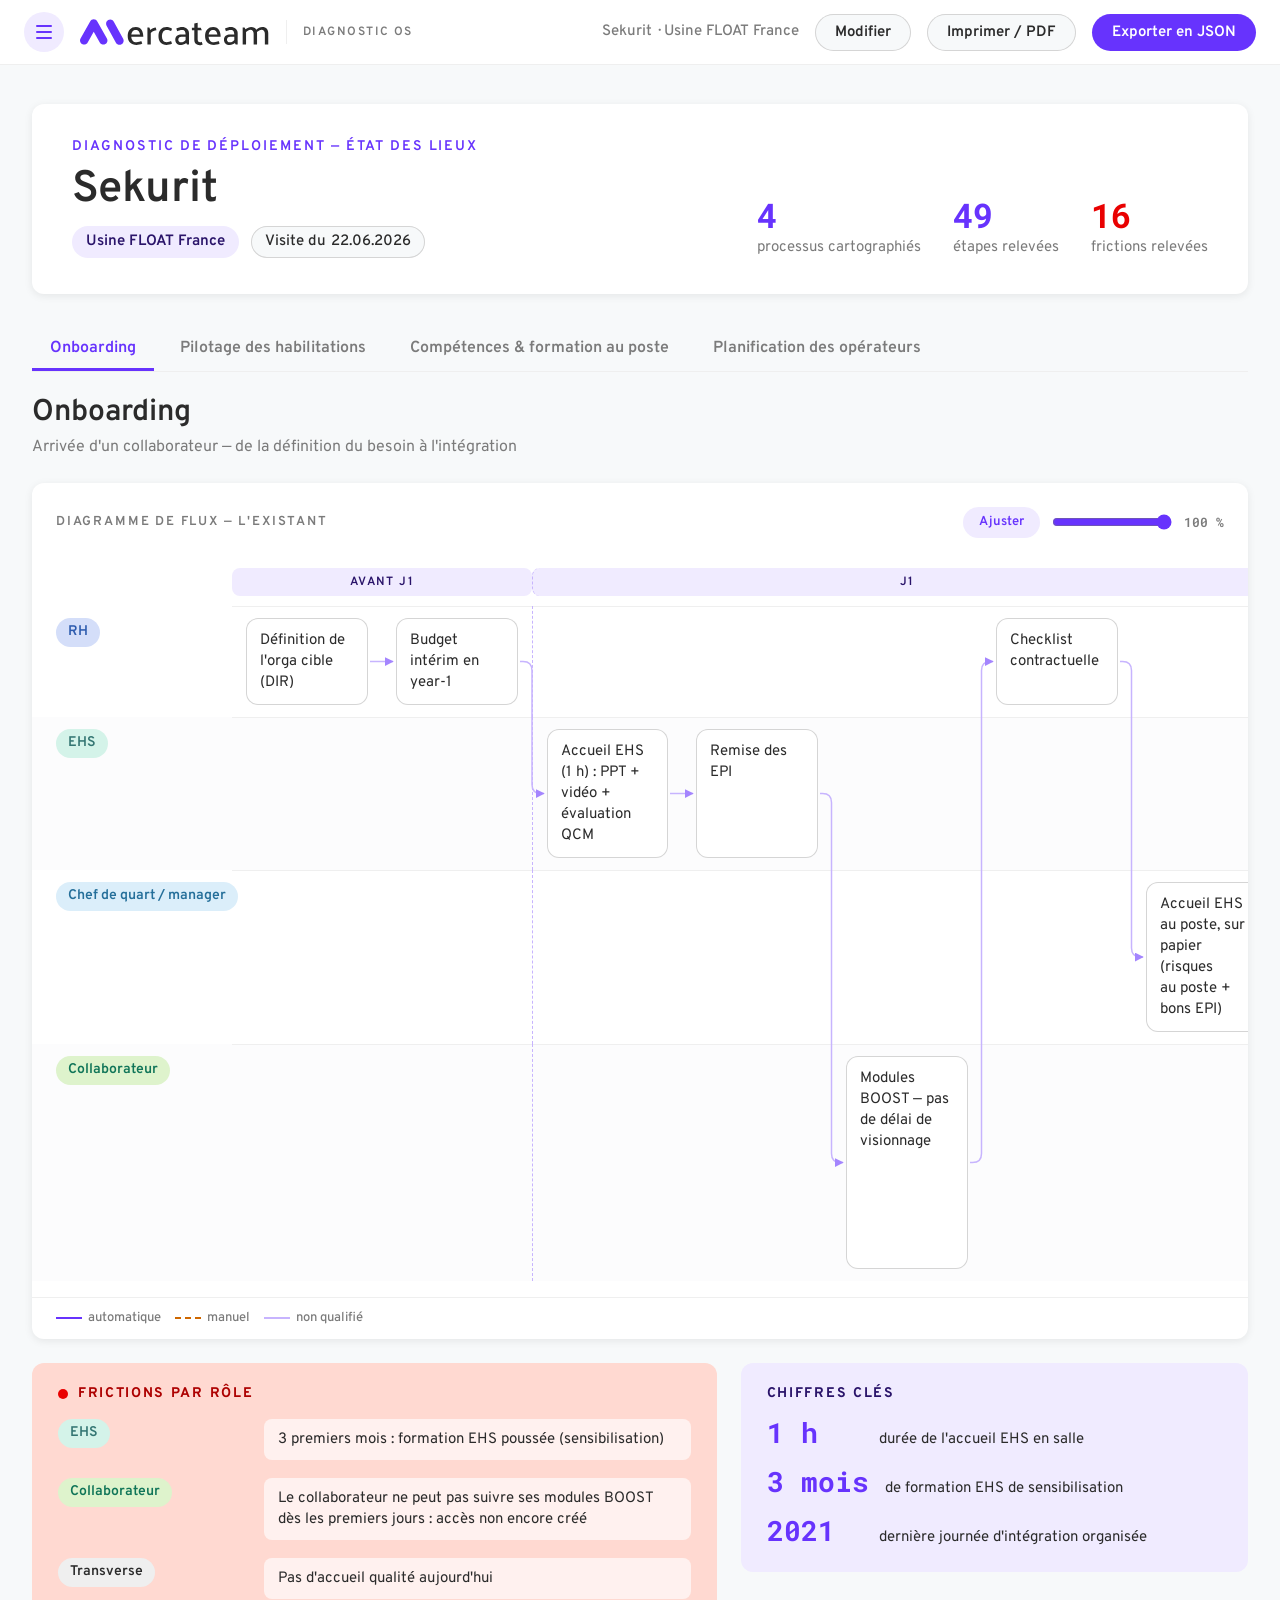
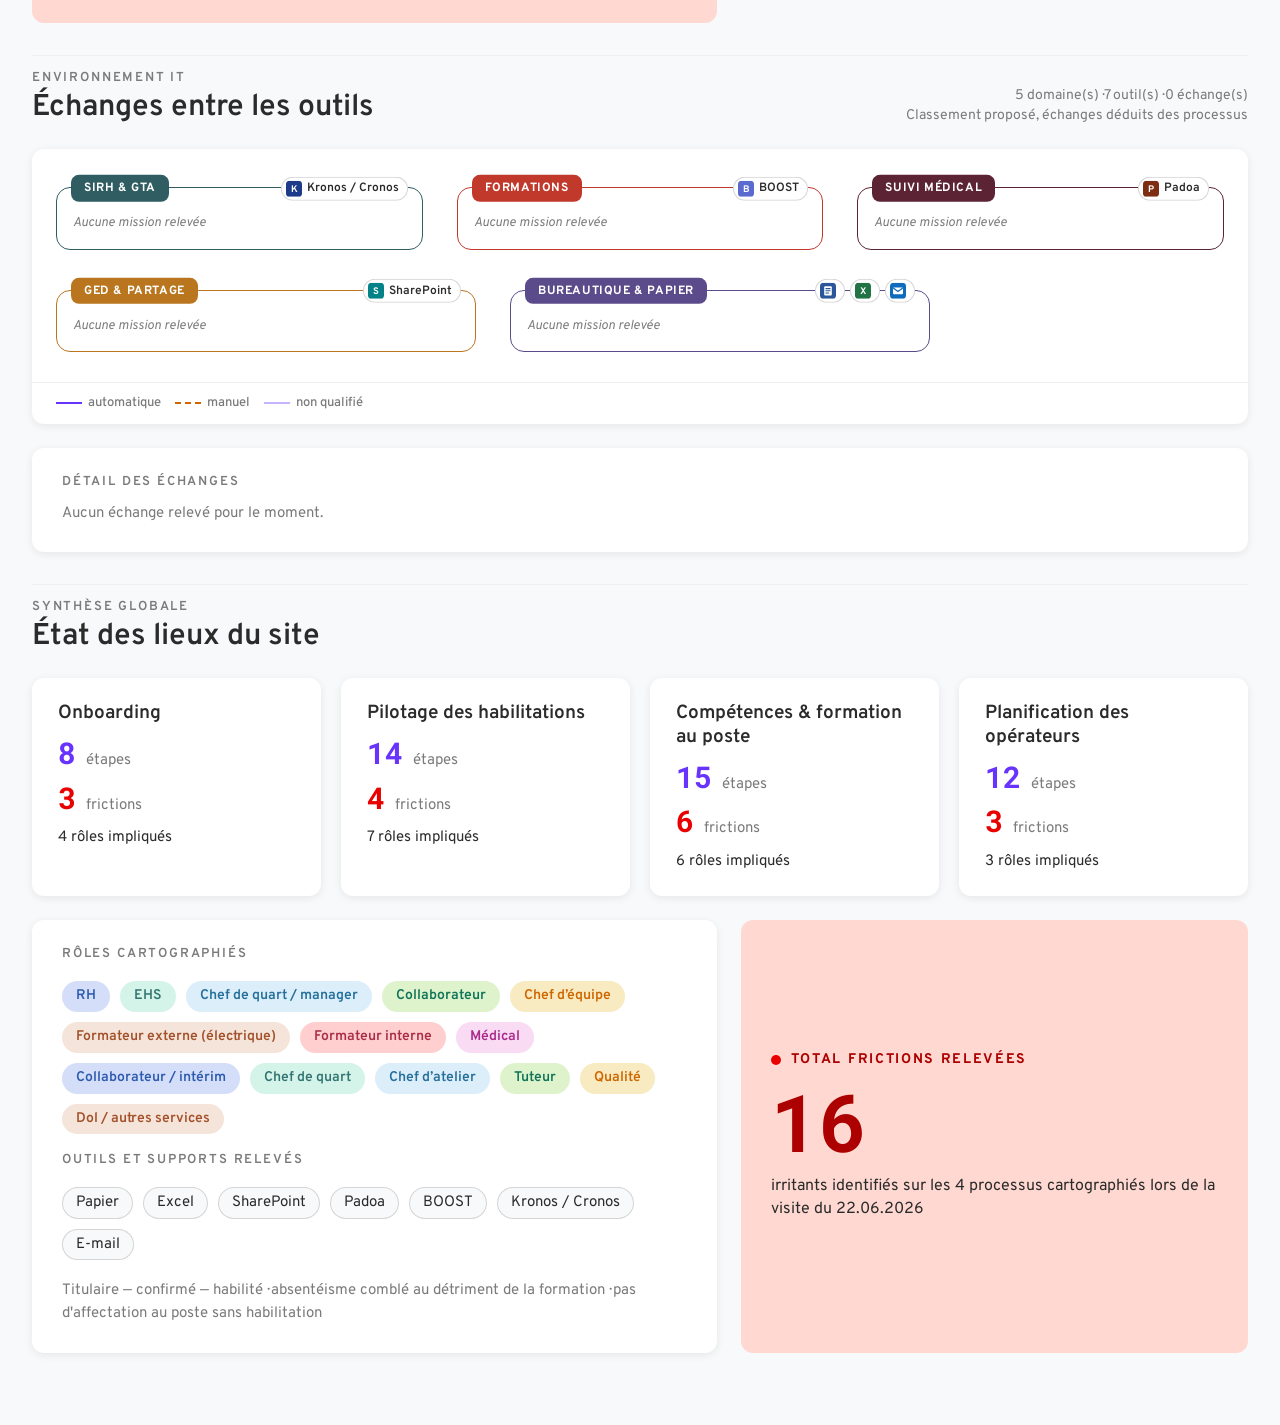
==== commit 34502f12: "Portage du moteur dans les deux copies du depot Le moteur recoit ses libelles au lieu de les possede" ====
--- a/diagnostic-os.html
+++ b/diagnostic-os.html
@@ -809,20 +809,67 @@
 /* =========================================================================
    10. IMPRESSION / PDF — vue de lecture seule
    ========================================================================= */
+/* ==========================================================================
+   IMPRESSION — une page par processus, puis l'IT et la synthèse.
+   Le document d'impression est monté à l'écran avant d'appeler window.print(),
+   à la largeur exacte de la page : les mesures qui servent au zoom de chaque
+   diagramme et au tracé des flèches sont donc déjà celles du papier.
+   273 mm utiles (A4 paysage moins 12 mm de marge de chaque côté) à 96 dpi.
+   ========================================================================== */
+.principal--impression {
+  width: 1450px; max-width: none; margin: 0 auto; padding: 0; gap: 26px;
+}
+/* Aucune marge propre : `scrollHeight` doit rendre la hauteur réelle du
+   contenu, c'est elle qui pilote l'ajustement à la feuille. */
+.page-impression { display: flex; flex-direction: column; gap: 16px; }
+.page-impression__bandeau {
+  display: flex; justify-content: space-between; align-items: baseline; gap: 16px;
+  padding-bottom: 8px; border-bottom: 1px solid var(--filet);
+}
+.page-impression__client { font-weight: 600; font-size: 14px; color: var(--encre); }
+.page-impression__sujet {
+  font: 700 11px/1 var(--mono); letter-spacing: .09em;
+  text-transform: uppercase; color: var(--gris); white-space: nowrap;
+}
+.page-impression > .groupe > h2 { margin: 0; }
+
+/* Compaction du bloc d'analyse — le poste le plus lourd de la page : jusqu'à
+   585 px mesurés, pour 701 px utiles. Ce qu'on lui reprend revient au
+   diagramme. Les frictions passent sur deux colonnes : c'est ce qui coupe le
+   plus, sans rien retirer du contenu.
+   Ces règles sont portées par le document d'impression, et non par
+   `@media print` : les mesures qui pilotent le zoom sont prises à l'écran,
+   elles doivent porter sur la mise en page qui sera réellement imprimée. */
+.principal--impression .grille-analyse { gap: 14px; }
+.principal--impression .panneau { padding: 14px 16px; gap: 10px; }
+.principal--impression .friction-groupe { grid-template-columns: 120px 1fr; gap: 10px; }
+.principal--impression .friction-groupe__items { display: grid; grid-template-columns: 1fr 1fr; gap: 6px; }
+.principal--impression .friction { padding: 7px 10px; font-size: 11.5px; line-height: 1.32; }
+.principal--impression .chiffre { gap: 10px; }
+.principal--impression .chiffre__valeur { font-size: 20px; min-width: 66px; }
+.principal--impression .chiffre__libelle { font-size: 12px; line-height: 1.3; }
+.principal--impression .page-impression__bandeau { padding-bottom: 6px; }
+.principal--impression h2 { font-size: 24px; }
+
 @media print {
   @page { size: A4 landscape; margin: 12mm; }
   body { background: var(--blanc); }
-  .barre, .tiroir, .voile, .ne-pas-imprimer { display: none !important; }
+  .barre, .tiroir, .voile, .onglets, .ne-pas-imprimer { display: none !important; }
   .principal { max-width: none; padding: 0; gap: 20px; }
+  /* Le canevas de composition (1450 px) ramené à la largeur utile de la
+     feuille (1031 px). Une seule mise à l'échelle, pour tout le document. */
+  .principal--impression { width: 1450px; zoom: 0.711; }
   .carte, .entete, .carte-synthese, .carte-inventaire, .panneau, .total-frictions {
     box-shadow: none;
     border: 1px solid var(--filet);
-    break-inside: avoid;
   }
-  .section, .grille-analyse, .grille-bilan { break-inside: avoid; }
-  .si__bloc { break-inside: avoid; }
-  .si-defile { overflow: visible; }
-  .flux-defile { overflow: visible; }
+  /* La coupe se décide ici et nulle part ailleurs : un `break-inside: avoid`
+     posé sur un conteneur trop large expulsait chaque bloc sur sa propre page. */
+  .principal--impression { gap: 0; }
+  .page-impression { break-after: page; break-inside: avoid; }
+  .page-impression:last-child { break-after: auto; }
+  .carte, .si__bloc { break-inside: avoid; }
+  .si-defile, .flux-defile { overflow: visible; }
   h2 { break-after: avoid; }
 }
 </style>
@@ -1004,7 +1051,8 @@
   procId: null,
   edition: false,
   menu: false,
-  tableau: false,      /* vue tableau d'appoint, pour la saisie en série */
+  tableau: false,      /* saisie rapide d'appoint, pour la saisie en série */
+  impression: false,   /* document d'impression monté : tous les processus rendus */
   zoom: 1,             /* zoom du diagramme (0.4 → 1) */
   etapeActive: null
 };
@@ -1373,20 +1421,54 @@
   { motifs: ['oral', 'reunion', 'brief', 'entretien', 'verbal', 'telephone', 'point'],
     fond: '#CA8A04', glyphe: '<path d="M12.6 8.5a2.3 2.3 0 0 1-2.3 2.3H6.9L4.2 12.4V5.6a2.3 2.3 0 0 1 2.3-2.3h3.8a2.3 2.3 0 0 1 2.3 2.3z" fill="#fff"/>' }
 ];
-/* Défaut : fenêtre de navigateur — la plupart des supports nommés sont des applis web. */
-const BADGE_DEFAUT = {
-  fond: '#5A6ACF',
-  glyphe: '<rect x="3" y="4" width="10" height="8" rx="1.2" fill="#fff"/><path d="M3 6.5h10" stroke="#5A6ACF" stroke-width="1.1"/><circle cx="4.7" cy="5.25" r=".55" fill="#5A6ACF"/>'
-};
+/* Palette de repli pour les outils inconnus.
+
+   Un outil maison ne sera jamais dans `BADGES_SUPPORT` : la liste de motifs ne
+   peut couvrir que les familles universelles. Le repli ne doit donc pas être
+   une couleur unique — sur un diagnostic réel, `MyGame`, `EFIplan` et `GPLine`
+   devenaient trois fois la même fenêtre indigo. La teinte est dérivée du NOM,
+   donc stable d'un écran à l'autre, d'un client à l'autre et dans le PDF.
+
+   Aucune de ces teintes ne s'approche des sept marques reconnues : pas de
+   vert, pas de sarcelle, pas d'ambre. Un outil client qui ressemblerait à
+   Excel serait pire que l'indigo uniforme. */
+const PALETTE_OUTILS = [
+  '#5A6ACF', '#4338CA', '#7E22CE', '#B5179E',
+  '#DB2777', '#9F1239', '#475569', '#5B3A29',
+  '#1E3A8A', '#6D28D9', '#7C2D12', '#334155'
+];
+
+/** Empreinte FNV-1a 32 bits du nom normalisé — pure, sans dépendance. */
+function empreinteNom(nom) {
+  const v = String(nom || '').normalize('NFD').replace(/[̀-ͯ]/g, '').trim().toLowerCase();
+  let h = 0x811c9dc5;
+  for (let i = 0; i < v.length; i++) {
+    h ^= v.charCodeAt(i);
+    h = Math.imul(h, 0x01000193) >>> 0;
+  }
+  return h >>> 0;
+}
+
+/** Badge de repli : teinte tirée du nom, initiale en lettre. */
+function badgeDerive(nom) {
+  const propre = String(nom || '').trim();
+  const lettre = (propre.match(/[\p{L}\p{N}]/u) || ['?'])[0].toUpperCase();
+  return { fond: PALETTE_OUTILS[empreinteNom(propre) % PALETTE_OUTILS.length], lettre };
+}
 
 function badgeSupport(nom) {
   const clef = String(nom || '').normalize('NFD').replace(/[̀-ͯ]/g, '').toLowerCase();
-  const b = BADGES_SUPPORT.find((x) => x.motifs.some((m) => clef.includes(m))) || BADGE_DEFAUT;
+  /* Les sept familles connues d'abord : elles se reconnaissent d'un coup d'œil,
+     c'est tout leur intérêt. Le reste tombe sur une teinte dérivée du nom. */
+  const b = BADGES_SUPPORT.find((x) => x.motifs.some((m) => clef.includes(m))) || badgeDerive(nom);
   const dedans = b.glyphe
     ? b.glyphe
     : `<text x="8" y="11.4" text-anchor="middle" fill="#fff"
              font-family="Overpass, sans-serif" font-size="9.5" font-weight="700">${e(b.lettre)}</text>`;
-  return `<svg class="badge-support" viewBox="0 0 16 16" width="16" height="16" aria-hidden="true">
+  /* Le nom en `<title>` : une pastille muette oblige à deviner. `role="img"` +
+     `aria-label` pour que le lecteur d'écran l'annonce aussi. */
+  const etiquette = e(nom);
+  return `<svg class="badge-support" viewBox="0 0 16 16" width="16" height="16" role="img" aria-label="${etiquette}"><title>${etiquette}</title>
     <rect width="16" height="16" rx="3.6" fill="${b.fond}"/>${dedans}</svg>`;
 }
 
@@ -1470,10 +1552,12 @@
                   title="Choisir le support ou l'outil utilisé pour cette étape">${options.join('')}</select>`;
 }
 
-function vueFlux() {
-  const p = proc();
+/** `pArg` permet de composer le diagramme d'un processus qui n'est pas celui
+    affiché — le document d'impression les rend tous les quatre d'affilée. */
+function vueFlux(pArg) {
+  const p = pArg || proc();
   const n = p ? p.etapes.length : 0;
-  const ed = etat.edition;
+  const ed = etat.edition && !etat.impression;
 
   const zoom = `
     <div class="flux__zoom ne-pas-imprimer">
@@ -1663,8 +1747,8 @@
   <div class="carte carte--flux">
     ${entete}
     <div class="flux-defile">
-      <div class="flux${ed ? ' flux--edition' : ''}"
-           style="grid-template-columns:${gabarit};zoom:${etat.zoom}">
+      <div class="flux${ed ? ' flux--edition' : ''}" data-proc="${e(p.id)}"
+           style="grid-template-columns:${gabarit};zoom:${etat.impression ? 1 : etat.zoom}">
         <svg class="flux-svg" xmlns="http://www.w3.org/2000/svg"></svg>
         <svg class="flux-svg flux-svg--cibles" xmlns="http://www.w3.org/2000/svg"></svg>
         <div style="grid-row:1;grid-column:1"></div>
@@ -1721,12 +1805,12 @@
   </section>`;
 }
 
-function vueFrictions() {
-  const p = proc();
+function vueFrictions(pArg) {
+  const p = pArg || proc();
   if (!p) return '';
 
   let corps;
-  if (etat.edition) {
+  if (etat.edition && !etat.impression) {
     const options = p.roles.filter((r, i) => p.roles.indexOf(r) === i).concat(['Transverse']);
     const lignes = p.frictions.map((f, i) => `
       ${selecteurRole(`friction.${i}.role`, f.role || 'Transverse', options)}
@@ -1756,12 +1840,12 @@
   </div>`;
 }
 
-function vueChiffres() {
-  const p = proc();
+function vueChiffres(pArg) {
+  const p = pArg || proc();
   if (!p) return '';
 
   let corps;
-  if (etat.edition) {
+  if (etat.edition && !etat.impression) {
     const lignes = p.chiffres.map((ch, i) => `
       <input class="champ champ--valeur" value="${e(ch.valeur)}" data-champ="chiffre.${i}.valeur" placeholder="5 ans">
       <input class="champ" value="${e(ch.libelle)}" data-champ="chiffre.${i}.libelle" placeholder="ce que mesure ce chiffre">
@@ -2005,7 +2089,7 @@
 function vueEnvironnementIT() {
   const c = client();
   if (!c) return '';
-  const ed = etat.edition;
+  const ed = etat.edition && !etat.impression;
   const outils = outilsDuSite(c);
   const usage = usageOutils(c);
   const { liens, ajuste } = echangesEffectifs(c);
@@ -2217,6 +2301,8 @@
     frictions: c ? c.processus.reduce((n, x) => n + x.frictions.length, 0) : 0
   };
 
+  if (etat.impression) return vueImpression(c, totaux);
+
   return `
   ${vueBarre()}
   ${vueTiroir()}
@@ -2246,18 +2332,61 @@
 }
 
 /* ==========================================================================
+   DOCUMENT D'IMPRESSION — une page par processus, puis l'IT et la synthèse.
+   Chaque page porte un bandeau d'identification : le client reste lisible
+   sur une feuille détachée du reste du dossier.
+   ========================================================================== */
+function pageImpression(c, sujet, corps) {
+  const meta = [c.site, c.date ? 'visite du ' + c.date : '']
+    .filter((x) => x && String(x).trim()).join(' · ');
+  return `
+  <section class="page-impression">
+    <div class="page-impression__bandeau">
+      <span class="page-impression__client">${e(c.nom)}${meta ? ` <span class="sourdine" style="font-weight:400">— ${e(meta)}</span>` : ''}</span>
+      <span class="page-impression__sujet">${e(sujet)}</span>
+    </div>
+    ${corps}
+  </section>`;
+}
+
+function vueImpression(c, totaux) {
+  const n = c.processus.length;
+
+  const pages = c.processus.map((p, i) => pageImpression(c, `Processus ${i + 1}/${n}`, `
+    <div class="groupe" style="gap:6px">
+      <h2>${e(p.nom)}</h2>
+      <span class="sourdine" style="font-size:16px">${e(p.soustitre || '')}</span>
+    </div>
+    ${vueFlux(p)}
+    <div class="grille-analyse">
+      ${vueFrictions(p)}
+      ${vueChiffres(p)}
+    </div>`)).join('');
+
+  return `
+  <main class="principal principal--impression">
+    ${pages}
+    ${pageImpression(c, 'Environnement IT', vueEnvironnementIT())}
+    ${pageImpression(c, 'Synthèse', vueSynthese(totaux))}
+  </main>`;
+}
+
+/* ==========================================================================
    FLÈCHES DU FLUX — mesurées après coup, une fois la grille posée.
    On lit offsetLeft/offsetTop (coordonnées de mise en page) et non
    getBoundingClientRect : ainsi le tracé reste juste quand le diagramme
    est dézoomé (CSS zoom), puisque le SVG vit dans le même repère.
    ========================================================================== */
-function tracerFleches() {
-  const zone = document.querySelector('.flux');
-  const svg = document.querySelector('.flux-svg');
+/** Trace les flèches d'un diagramme. `zone` est le `.flux` visé et `p` le
+    processus qu'il représente : sans eux on retombe sur celui affiché, mais le
+    document d'impression en contient un par processus et doit les désigner. */
+function tracerFleches(zone, p) {
+  if (!zone) zone = document.querySelector('.flux');
+  const svg = zone && zone.querySelector('.flux-svg');
   if (!zone || !svg) return;
 
-  const cibles = document.querySelector('.flux-svg--cibles');
-  const p = proc();
+  const cibles = zone.querySelector('.flux-svg--cibles');
+  if (!p) p = proc();
   const cartes = Array.from(zone.querySelectorAll('[data-etape]'))
     .sort((a, b) => Number(a.dataset.etape) - Number(b.dataset.etape));
   const chemins = [];
@@ -2279,18 +2408,23 @@
     const y1 = a.y + a.h / 2;
     const x2 = b.x - 3;
     const y2 = b.y + b.h / 2;
-    const mx = x1 + (x2 - x1) / 2;
-    const r = Math.max(2, Math.min(9, (x2 - x1) / 2 - 2));
-    const s = y2 > y1 ? 1 : -1;
-    const d = Math.abs(y1 - y2) < 2
-      ? `M${x1},${y1} L${x2},${y1}`
+    const dx = x2 - x1, dy = y2 - y1;
+    const mx = x1 + dx / 2;
+    /* Le rayon doit tenir dans l'écart horizontal ET vertical : sinon les deux
+       quarts de cercle se chevauchent et la flèche part à l'envers, avec une
+       pointe qui déborde sur les cartes. Sous 2 px de rayon utile, on trace
+       un simple segment droit. */
+    const r = Math.min(9, Math.abs(dx) / 2 - 2, Math.abs(dy) / 2);
+    const s = dy > 0 ? 1 : -1;
+    const d = (Math.abs(dy) < 2 || r < 2 || dx <= 0)
+      ? `M${x1},${y1} L${x2},${y2}`
       : `M${x1},${y1} L${mx - r},${y1} Q${mx},${y1} ${mx},${y1 + s * r} L${mx},${y2 - s * r} Q${mx},${y2} ${mx + r},${y2} L${x2},${y2}`;
 
     /* Le lien est porté par l'étape qui reçoit la flèche. */
     const nature = (p && p.etapes[i + 1] && p.etapes[i + 1].lien) || '';
     const style = LIENS[nature] || LIENS[''];
 
-    if (etat.edition) {
+    if (etat.edition && !etat.impression) {
       zonesClic.push(`<path class="fleche-cible" data-action="basculer-lien" data-i="${i + 1}" d="${d}"
         fill="none" stroke="transparent" stroke-width="16"><title>Lien ${style.libelle} — cliquer pour changer</title></path>`);
     }
@@ -2321,6 +2455,17 @@
   }
 }
 
+/** Tous les diagrammes présents dans la page. À l'écran il n'y en a qu'un ;
+    à l'impression il y en a un par processus, chacun étiqueté `data-proc`. */
+function tracerTousLesFlux() {
+  const c = client();
+  document.querySelectorAll('.flux').forEach((zone) => {
+    const id = zone.dataset.proc;
+    const p = (c && c.processus.find((x) => x.id === id)) || null;
+    tracerFleches(zone, p);
+  });
+}
+
 /* ==========================================================================
    RENDU — reconstruit tout, puis restitue focus, caret et défilement
    ========================================================================== */
@@ -2355,15 +2500,27 @@
 
   ajusterZones();
   placerCartesACheval();
-  tracerFleches();
+  tracerTousLesFlux();
   tracerEchanges();
 }
 
-/** Les zones de texte des cartes s'ajustent à leur contenu (pas d'ascenseur). */
+/** Hauteur maximale d'une zone de saisie d'étape, en pixels.
+
+    Une carte qui grandit sans limite déforme la grille, et le tracé des flèches
+    mesure les cartes : au-delà, la zone défile au lieu de pousser. 160 px ≈ 7
+    lignes à 15/1.4 — assez pour voir ce qu'on écrit, trop peu pour bousculer la
+    géométrie du diagramme. */
+const HAUTEUR_MAX_TEXTE = 160;
+
+/** Les zones de texte des cartes s'ajustent à leur contenu, dans la limite.
+    Au-delà, la zone défile : sans plafond, une longue action relevée pousserait
+    toute la grille et fausserait le tracé. */
 function ajusterZones() {
   racine.querySelectorAll('.carte__texte').forEach((z) => {
     z.style.height = 'auto';
-    z.style.height = z.scrollHeight + 'px';
+    const voulue = z.scrollHeight;
+    z.style.height = Math.min(voulue, HAUTEUR_MAX_TEXTE) + 'px';
+    z.style.overflowY = voulue > HAUTEUR_MAX_TEXTE ? 'auto' : 'hidden';
   });
 }
 
@@ -2656,7 +2813,7 @@
   'fermer-menu': () => { etat.menu = false; rendre(); },
   'basculer-edition': () => { etat.edition = !etat.edition; etat.etapeActive = null; rendre(); },
   'basculer-tableau': () => { etat.tableau = !etat.tableau; rendre(); },
-  'imprimer': () => window.print(),
+  'imprimer': () => imprimerDiagnostic(),
 
   /* Règle le zoom pour que tout le diagramme tienne dans la largeur disponible. */
   'zoom-ajuster': () => {
@@ -3088,6 +3245,86 @@
 }
 
 /* ==========================================================================
+   IMPRESSION
+   Le document est monté à l'écran avant d'appeler window.print() : c'est la
+   seule façon de mesurer les diagrammes, puisqu'un conteneur masqué n'a ni
+   largeur ni position. Il est posé à la largeur exacte de la page, donc ce
+   qu'on mesure est déjà ce qui sera imprimé.
+   ========================================================================== */
+
+/* Le document est composé sur un canevas plus large que la feuille, puis réduit
+   d'un seul coup à l'impression. Composer directement à la taille du papier
+   étranglait les diagrammes : ils sont larges, et c'est la largeur qui commande.
+   En donnant 1450 px de large au canevas, chaque diagramme tient à une échelle
+   bien plus lisible, et la réduction finale ramène le tout à la feuille.
+
+   1031 x 701 px = surface utile d'une A4 paysage (297 x 210 mm moins 12 mm de
+   marge) à 96 dpi. Deux pixels de moins en hauteur pour absorber les arrondis
+   plutôt que déborder d'un cheveu sur la page suivante. */
+const LARGEUR_FEUILLE = 1031;
+const HAUTEUR_FEUILLE = 701;
+const LARGEUR_CANEVAS = 1450;
+const ECHELLE_IMPRESSION = LARGEUR_FEUILLE / LARGEUR_CANEVAS;
+const HAUTEUR_CANEVAS = Math.floor(HAUTEUR_FEUILLE / ECHELLE_IMPRESSION);
+
+/** Réduit chaque diagramme jusqu'à ce que sa page tienne dans le canevas.
+    On resserre par mesures successives plutôt que par calcul : la hauteur d'un
+    diagramme dépend du retour à la ligne dans les cartes, qu'un modèle
+    prédirait mal. La page elle-même n'est jamais zoomée — `scrollHeight` ignore
+    le zoom porté par l'élément mesuré, une boucle dessus ne converge pas. */
+function ajusterFluxImpression() {
+  document.querySelectorAll('.principal--impression .page-impression').forEach((page) => {
+    const flux = page.querySelector('.flux');
+    if (!flux) return;
+    const defile = flux.parentElement;
+
+    flux.style.zoom = 1;
+    let z = 1;
+    if (defile && flux.scrollWidth > 0 && flux.scrollWidth > defile.clientWidth) {
+      z = defile.clientWidth / flux.scrollWidth;
+      flux.style.zoom = z;
+    }
+    for (let i = 0; i < 10 && page.scrollHeight > HAUTEUR_CANEVAS && z > 0.25; i++) {
+      z = Math.max(0.25, z * (HAUTEUR_CANEVAS / page.scrollHeight) * 0.99);
+      flux.style.zoom = z;
+    }
+    flux.style.zoom = Math.max(0.25, Math.floor(z * 100) / 100);
+  });
+  tracerTousLesFlux();
+  tracerEchanges();
+}
+
+function entrerImpression() {
+  etat.impression = true;
+  rendre();
+  ajusterFluxImpression();
+}
+
+function sortirImpression() {
+  if (!etat.impression) return;
+  etat.impression = false;
+  rendre();
+}
+
+function imprimerDiagnostic() {
+  if (!client()) return;
+  entrerImpression();
+
+  const fin = () => {
+    window.removeEventListener('afterprint', fin);
+    sortirImpression();
+  };
+  window.addEventListener('afterprint', fin);
+
+  /* Une frame pour laisser la mise en page se poser avant la capture. */
+  requestAnimationFrame(() => requestAnimationFrame(() => {
+    window.print();
+    /* Safari n'émet pas toujours afterprint : filet de sécurité. */
+    setTimeout(fin, 1000);
+  }));
+}
+
+/* ==========================================================================
    JSON — EXPORT FIDÈLE ET RÉINJECTION
    Le JSON exporté contient le client entier (identifiant, processus, outils,
    notes, environnement IT) : réinjecté, il reconstitue le diagnostic à
@@ -3335,7 +3572,7 @@
   rendre();
 })();
 
-function redessinerTraces() { tracerFleches(); tracerEchanges(); }
+function redessinerTraces() { tracerTousLesFlux(); tracerEchanges(); }
 window.addEventListener('resize', redessinerTraces);
 document.fonts && document.fonts.ready.then(redessinerTraces);
 </script>
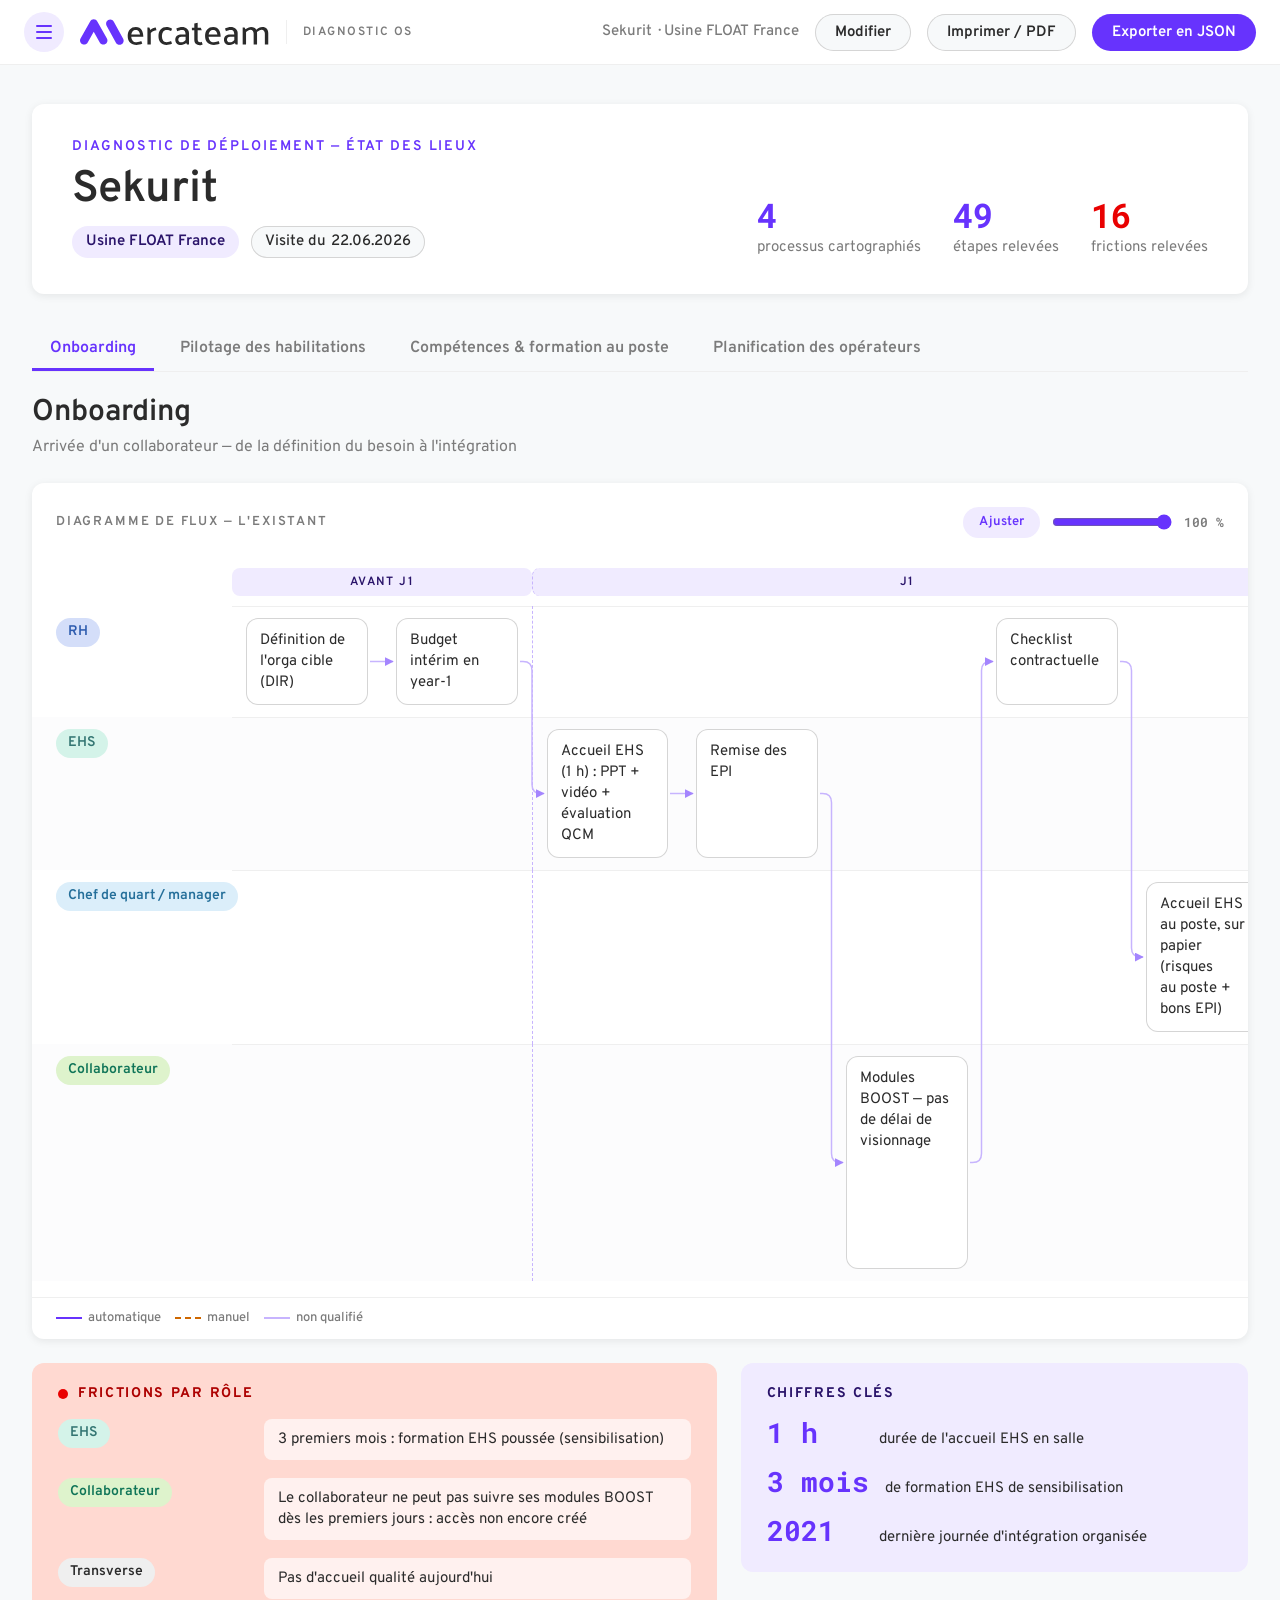
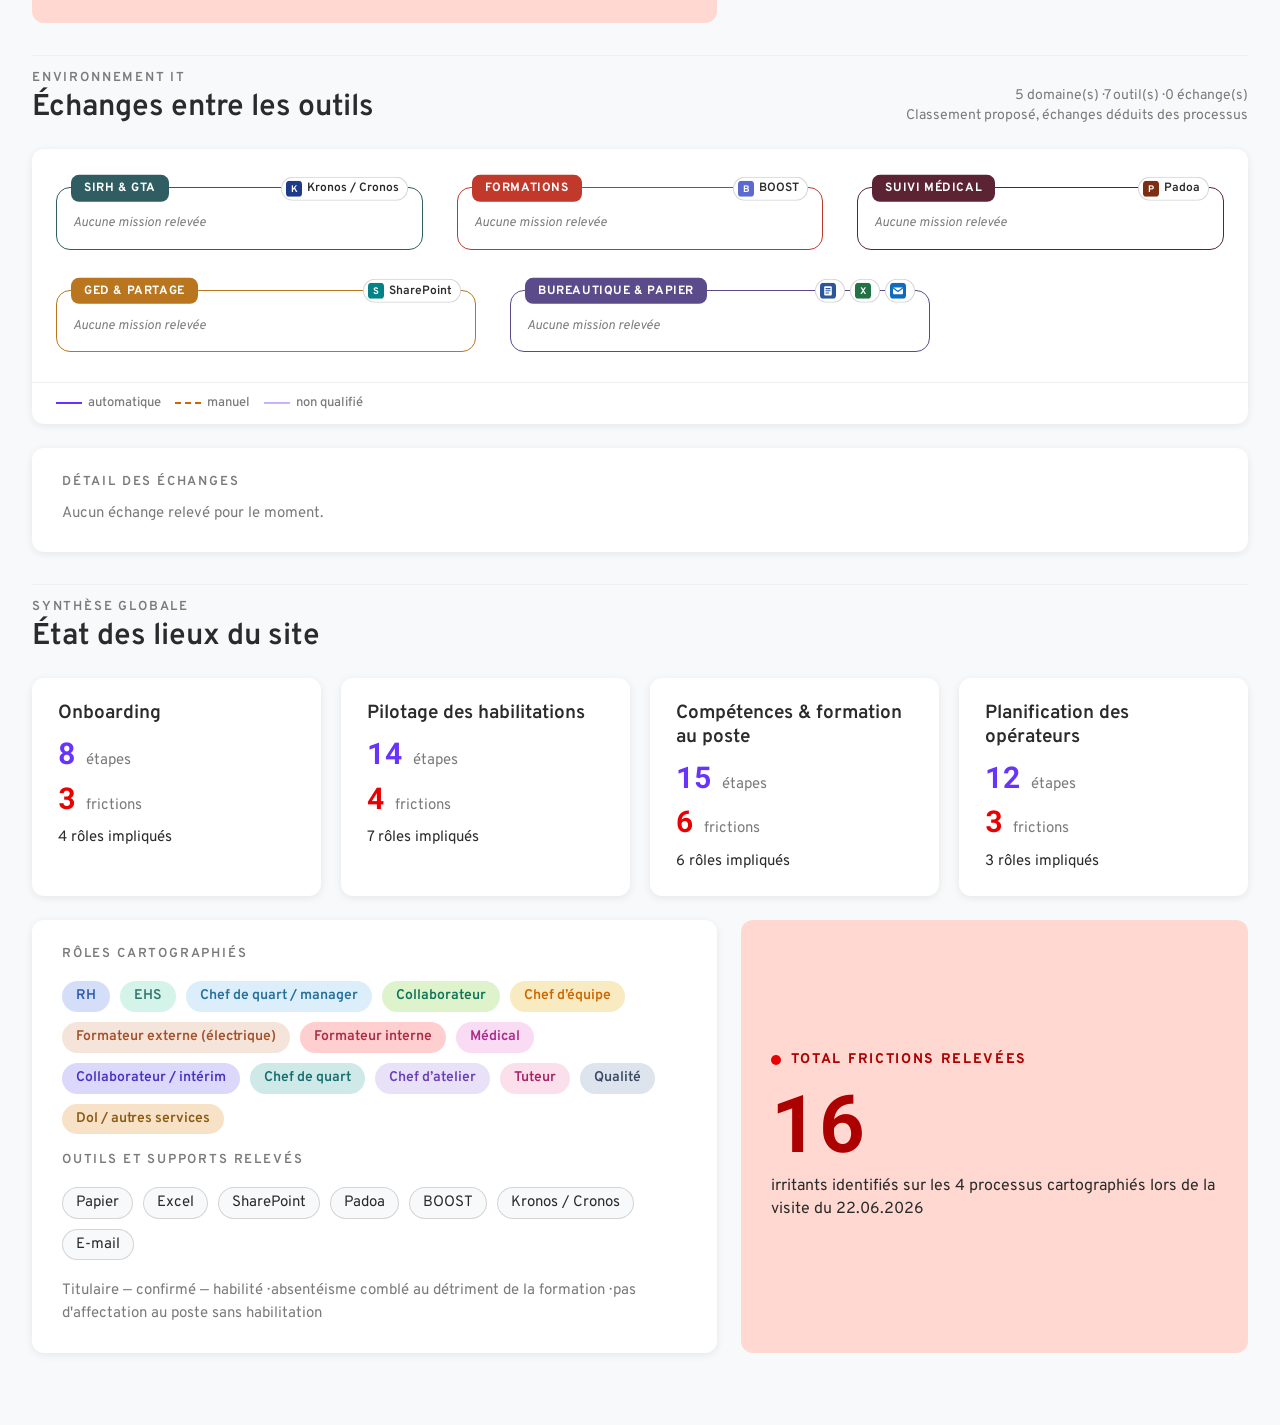
==== commit e71b2a48: "Portage du gros envoi dans les deux copies du depot PASTELS a 20 paires, badgeDerive par position da" ====
--- a/diagnostic-os.html
+++ b/diagnostic-os.html
@@ -1027,10 +1027,18 @@
 const CLE_BASE = 'diagnosticos.base.v2';
 const CLE_CLIENT = 'diagnosticos.client.v2';
 
-/* 8 couleurs de tag de la charte : surface claire + texte foncé */
+/* Couleurs de tag de la charte : surface claire + texte foncé.
+   20 paires, et non 8 : un diagnostic réel porte jusqu'à 20 rôles distincts,
+   et la répartition par empreinte donnait alors deux ou trois rôles par teinte.
+   LA PALETTE S'ALLONGE PAR LA FIN, JAMAIS PAR RÉORDONNANCEMENT : les couleurs
+   choisies à la main sont enregistrées par INDEX. Copie stricte de `PASTELS`
+   dans flux/moteur.js et src/lib/roles.ts. */
 const PASTELS = [
   ['#D4DEF9', '#2D5BAE'], ['#D4F3E9', '#337572'], ['#DBEEFA', '#256F9A'], ['#DEF3CC', '#107558'],
-  ['#F8EAC1', '#CE6700'], ['#F5E4D9', '#A3512B'], ['#FFCFCF', '#AA2D46'], ['#F9DBF4', '#AA2B89']
+  ['#F8EAC1', '#CE6700'], ['#F5E4D9', '#A3512B'], ['#FFCFCF', '#AA2D46'], ['#F9DBF4', '#AA2B89'],
+  ['#DCD8FB', '#4B32C3'], ['#CFE9E9', '#166E6E'], ['#E8E1F7', '#6A3FB5'], ['#FBE0EC', '#A82264'],
+  ['#DDE4EE', '#3B4A63'], ['#F7E2C8', '#8A5A12'], ['#E6E3DA', '#5F5A4A'], ['#FADFD5', '#93401F'],
+  ['#EFDCEA', '#7A2A63'], ['#CDDCF3', '#26467F'], ['#F6D9DE', '#8E2740'], ['#E2DFF0', '#413B7A']
 ];
 
 const LOGO = `<svg viewBox="0 0 346 48" xmlns="http://www.w3.org/2000/svg" role="img" aria-label="Mercateam">
@@ -1203,7 +1211,7 @@
   return `
   <header class="barre">
     <div class="barre__bloc">
-      <button class="burger" data-action="ouvrir-menu" aria-label="Ouvrir le menu">
+      <button type="button" class="burger" data-action="ouvrir-menu" aria-label="Ouvrir le menu">
         <span></span><span></span><span></span>
       </button>
       <span class="barre__logo">${LOGO}</span>
@@ -1216,11 +1224,11 @@
         <span>${e(c ? c.nom : '—')}</span>
         ${c && c.site ? `<span>·</span><span>${e(c.site)}</span>` : ''}
       </span>
-      <button class="bouton ${etat.edition ? 'bouton--sombre' : 'bouton--secondaire'}" data-action="basculer-edition">
+      <button type="button" class="bouton ${etat.edition ? 'bouton--sombre' : 'bouton--secondaire'}" data-action="basculer-edition">
         ${etat.edition ? "Terminer l'édition" : 'Modifier'}
       </button>
-      <button class="bouton bouton--secondaire" data-action="imprimer">Imprimer / PDF</button>
-      <button class="bouton bouton--primaire" data-action="exporter-json">Exporter en JSON</button>
+      <button type="button" class="bouton bouton--secondaire" data-action="imprimer">Imprimer / PDF</button>
+      <button type="button" class="bouton bouton--primaire" data-action="exporter-json">Exporter en JSON</button>
     </div>
   </header>`;
 }
@@ -1230,23 +1238,23 @@
   const lignes = etat.base.map((cl) => {
     const meta = [cl.site, cl.date].filter((x) => x && String(x).trim()).join(' · ');
     return `
-    <button class="fiche-client${cl.id === etat.clientId ? ' fiche-client--actif' : ''}" data-action="choisir-client" data-id="${e(cl.id)}">
+    <button type="button" class="fiche-client${cl.id === etat.clientId ? ' fiche-client--actif' : ''}" data-action="choisir-client" data-id="${e(cl.id)}">
       <span class="fiche-client__nom">${e(cl.nom)}</span>
       <span class="fiche-client__meta">${e(meta)}</span>
     </button>`;
   }).join('');
 
   return `
-  <button class="voile" data-action="fermer-menu" aria-label="Fermer le menu"></button>
+  <button type="button" class="voile" data-action="fermer-menu" aria-label="Fermer le menu"></button>
   <aside class="tiroir">
     <div class="tiroir__entete">
       <span class="libelle">Menu</span>
-      <button class="tiroir__fermer" data-action="fermer-menu" aria-label="Fermer">×</button>
+      <button type="button" class="tiroir__fermer" data-action="fermer-menu" aria-label="Fermer">×</button>
     </div>
     <div class="tiroir__corps">
       <span class="libelle">Client</span>
       ${lignes}
-      <button class="bouton bouton--mini" data-action="creer-client" style="padding:13px 20px;font-size:15px">+ Nouveau diagnostic</button>
+      <button type="button" class="bouton bouton--mini" data-action="creer-client" style="padding:13px 20px;font-size:15px">+ Nouveau diagnostic</button>
       <p class="sourdine" style="margin:8px 0 0;font-size:14px;line-height:1.5">
         Les modifications sont enregistrées dans ce navigateur. Exportez
         <span class="mono" style="font-size:13px;color:var(--encre)">clients-data.js</span>
@@ -1255,21 +1263,21 @@
     </div>
     <div class="tiroir__pied">
       <span class="libelle">Export</span>
-      <button class="bouton bouton--primaire" data-action="exporter-fichier">Exporter clients-data.js</button>
+      <button type="button" class="bouton bouton--primaire" data-action="exporter-fichier">Exporter clients-data.js</button>
       <span class="sourdine" style="font-size:14px;line-height:1.5">Tous les clients de la base, au format du fichier source.</span>
-      <button class="bouton bouton--secondaire" data-action="exporter-json">Exporter ce diagnostic en JSON</button>
-      <button class="bouton bouton--secondaire" data-action="exporter-base-json">Exporter toute la base en JSON</button>
+      <button type="button" class="bouton bouton--secondaire" data-action="exporter-json">Exporter ce diagnostic en JSON</button>
+      <button type="button" class="bouton bouton--secondaire" data-action="exporter-base-json">Exporter toute la base en JSON</button>
 
       <span class="libelle">Import</span>
-      <button class="bouton bouton--secondaire" data-action="importer-json" data-mode="remplacer">Injecter dans ce diagnostic</button>
-      <button class="bouton bouton--secondaire" data-action="importer-json" data-mode="nouveau">Importer comme nouveau diagnostic</button>
+      <button type="button" class="bouton bouton--secondaire" data-action="importer-json" data-mode="remplacer">Injecter dans ce diagnostic</button>
+      <button type="button" class="bouton bouton--secondaire" data-action="importer-json" data-mode="nouveau">Importer comme nouveau diagnostic</button>
       <span class="sourdine" style="font-size:14px;line-height:1.5">
         Reprend un JSON exporté ici : processus, étapes, frictions, chiffres,
         outils et environnement IT. « Injecter » remplace le contenu du
         diagnostic courant en gardant sa place dans la liste.
       </span>
 
-      <button class="bouton" data-action="reinitialiser" style="background:transparent;color:var(--rouge-fonce);font-size:14px;text-align:left">
+      <button type="button" class="bouton" data-action="reinitialiser" style="background:transparent;color:var(--rouge-fonce);font-size:14px;text-align:left">
         Réinitialiser depuis les données d'origine
       </button>
     </div>
@@ -1311,7 +1319,7 @@
   const outils = (c.outils || []).map((o, i) => `
     <span class="etiquette-outil" style="padding:4px 6px 4px 12px;gap:6px;align-items:center">
       <input class="champ-nu" value="${e(o)}" data-champ="outil.${i}">
-      <button class="bouton--retirer" data-action="supprimer-outil" data-i="${i}" aria-label="Retirer">×</button>
+      <button type="button" class="bouton--retirer" data-action="supprimer-outil" data-i="${i}" aria-label="Retirer">×</button>
     </span>`).join('');
 
   return `
@@ -1320,7 +1328,7 @@
       <span class="libelle libelle--large">Fiche client</span>
       <div class="rangee" style="gap:10px">
         <span class="mono sourdine" style="font-size:13px">${e(c.id)}</span>
-        <button class="bouton bouton--mini" data-action="regenerer-id">Régénérer l'identifiant</button>
+        <button type="button" class="bouton bouton--mini" data-action="regenerer-id">Régénérer l'identifiant</button>
       </div>
     </div>
     <div class="grille-3">
@@ -1345,12 +1353,12 @@
       <span class="libelle">Outils et supports relevés</span>
       <div class="nuage" style="align-items:center">
         ${outils}
-        <button class="bouton bouton--mini" data-action="ajouter-outil">+ Outil</button>
+        <button type="button" class="bouton bouton--mini" data-action="ajouter-outil">+ Outil</button>
       </div>
     </div>
     <div class="rangee rangee--pied">
-      <button class="bouton bouton--secondaire" data-action="dupliquer-client">Dupliquer ce diagnostic</button>
-      <button class="bouton bouton--danger" data-action="supprimer-client">Supprimer ce diagnostic</button>
+      <button type="button" class="bouton bouton--secondaire" data-action="dupliquer-client">Dupliquer ce diagnostic</button>
+      <button type="button" class="bouton bouton--danger" data-action="supprimer-client">Supprimer ce diagnostic</button>
       <span class="sourdine pousse-droite" style="font-size:14px">
         Enregistrement automatique dans le navigateur · ${etat.base.length} diagnostic(s) en base
       </span>
@@ -1363,13 +1371,13 @@
   if (!c) return '';
   const p = proc();
   const onglets = c.processus.map((x) => `
-    <button class="onglet${p && x.id === p.id ? ' onglet--actif' : ''}" data-action="choisir-proc" data-id="${e(x.id)}">
+    <button type="button" class="onglet${p && x.id === p.id ? ' onglet--actif' : ''}" data-action="choisir-proc" data-id="${e(x.id)}">
       ${e(x.nom)}
     </button>`).join('');
   return `
   <div class="onglets">
     ${onglets}
-    ${etat.edition ? '<button class="bouton bouton--mini ne-pas-imprimer" data-action="ajouter-processus">+ Processus</button>' : ''}
+    ${etat.edition ? '<button type="button" class="bouton bouton--mini ne-pas-imprimer" data-action="ajouter-processus">+ Processus</button>' : ''}
   </div>`;
 }
 
@@ -1391,7 +1399,7 @@
       </label>
     </div>
     <div class="rangee">
-      <button class="bouton bouton--danger" data-action="supprimer-processus">Supprimer ce processus</button>
+      <button type="button" class="bouton bouton--danger" data-action="supprimer-processus">Supprimer ce processus</button>
       <span class="sourdine pousse-droite" style="font-size:14px">
         ${p.etapes.length} étape(s) · ${p.roles.length} rôle(s) · ${p.frictions.length} friction(s)
       </span>
@@ -1449,18 +1457,29 @@
   return h >>> 0;
 }
 
-/** Badge de repli : teinte tirée du nom, initiale en lettre. */
-function badgeDerive(nom) {
+/** Comparaison de noms d'outils : accents et casse ignorés, comme partout. */
+function normaliserOutil(nom) {
+  return String(nom || '').normalize('NFD').replace(/[\u0300-\u036f]/g, '').trim().toLowerCase();
+}
+
+/** Badge de repli : initiale en lettre, teinte tirée de la POSITION de l'outil
+    dans la liste du site. L'empreinte du nom ne suffisait pas — sur onze outils
+    réels elle produisait « EFIplan » et « Effitime » en même teinte ET même
+    initiale. L'empreinte reste le repli du repli, pour un outil absent. */
+function badgeDerive(nom, outils) {
   const propre = String(nom || '').trim();
   const lettre = (propre.match(/[\p{L}\p{N}]/u) || ['?'])[0].toUpperCase();
-  return { fond: PALETTE_OUTILS[empreinteNom(propre) % PALETTE_OUTILS.length], lettre };
-}
-
-function badgeSupport(nom) {
+  const clef = normaliserOutil(propre);
+  const rang = (outils || []).findIndex((o) => normaliserOutil(o) === clef);
+  const i = rang >= 0 ? rang : empreinteNom(propre);
+  return { fond: PALETTE_OUTILS[i % PALETTE_OUTILS.length], lettre };
+}
+
+function badgeSupport(nom, outils) {
   const clef = String(nom || '').normalize('NFD').replace(/[̀-ͯ]/g, '').toLowerCase();
   /* Les sept familles connues d'abord : elles se reconnaissent d'un coup d'œil,
      c'est tout leur intérêt. Le reste tombe sur une teinte dérivée du nom. */
-  const b = BADGES_SUPPORT.find((x) => x.motifs.some((m) => clef.includes(m))) || badgeDerive(nom);
+  const b = BADGES_SUPPORT.find((x) => x.motifs.some((m) => clef.includes(m))) || badgeDerive(nom, outils);
   const dedans = b.glyphe
     ? b.glyphe
     : `<text x="8" y="11.4" text-anchor="middle" fill="#fff"
@@ -1478,12 +1497,12 @@
 }
 
 /** Supports de l'étape, en rangée à cheval sur la bordure haute de la carte. */
-function bandeauSupports(liste) {
+function bandeauSupports(liste, outils) {
   if (!liste.length) return '';
   const montrees = liste.slice(0, 4);
   const reste = liste.length - montrees.length;
   return `<span class="supports-bordure" title="${e(liste.join(' · '))}">
-    ${montrees.map((sup) => badgeSupport(sup)).join('')}
+    ${montrees.map((sup) => badgeSupport(sup, outils)).join('')}
     ${reste ? `<span class="supports-bordure__reste">+${reste}</span>` : ''}
   </span>`;
 }
@@ -1529,13 +1548,13 @@
   stroke-width="1.3" stroke-linecap="round" aria-hidden="true"><path d="M6 1.5v9" stroke-dasharray="2 2"/></svg>`;
 
 /** Badges retirables, à cheval sur la bordure haute de la carte. */
-function bandeauSupportsEdition(j, supports) {
+function bandeauSupportsEdition(j, supports, outils) {
   if (!supports.length) return '';
   return `<span class="supports-bordure supports-bordure--edition">
     ${supports.map((sup, k) => `
       <span class="support-modif" title="${e(sup)}">
-        ${badgeSupport(sup)}
-        <button class="bouton--retirer" data-action="supprimer-support" data-i="${j}" data-s="${k}"
+        ${badgeSupport(sup, outils)}
+        <button type="button" class="bouton--retirer" data-action="supprimer-support" data-i="${j}" data-s="${k}"
                 title="Retirer ${e(sup)}">×</button>
       </span>`).join('')}
   </span>`;
@@ -1561,7 +1580,7 @@
 
   const zoom = `
     <div class="flux__zoom ne-pas-imprimer">
-      <button class="bouton bouton--mini" data-action="zoom-ajuster" title="Régler le zoom pour tout afficher">Ajuster</button>
+      <button type="button" class="bouton bouton--mini" data-action="zoom-ajuster" title="Régler le zoom pour tout afficher">Ajuster</button>
       <input type="range" min="40" max="100" step="5" value="${Math.round(etat.zoom * 100)}"
              data-champ="zoom" aria-label="Zoom du diagramme">
       <span class="flux__zoom-valeur">${Math.round(etat.zoom * 100)} %</span>
@@ -1572,7 +1591,7 @@
       <span class="libelle libelle--large">Diagramme de flux — l'existant</span>
       <div class="rangee" style="gap:14px">
         ${n ? zoom : ''}
-        ${ed ? `<button class="bouton bouton--mini ne-pas-imprimer" data-action="basculer-tableau">${
+        ${ed ? `<button type="button" class="bouton bouton--mini ne-pas-imprimer" data-action="basculer-tableau">${
           etat.tableau ? 'Masquer la saisie rapide' : 'Saisie rapide'}</button>` : ''}
       </div>
     </div>`;
@@ -1586,7 +1605,7 @@
         <span class="sourdine">${ed
           ? 'Ajoutez la première étape avec le bouton ci-dessous.'
           : 'Passez en mode édition et ajoutez la première étape du flux.'}</span>
-        ${ed ? '<button class="bouton bouton--mini" data-action="ajouter-etape">+ Première étape</button>' : ''}
+        ${ed ? '<button type="button" class="bouton bouton--mini" data-action="ajouter-etape">+ Première étape</button>' : ''}
       </div>
     </div>`;
   }
@@ -1625,7 +1644,7 @@
       ? `<div class="flux__phase-edition">
            <input class="flux__phase-champ" value="${e(g.label)}" data-champ="phase.${g.debut}.${g.span}"
                   placeholder="nommer cette échelle" title="Renomme l'échelle de temps des ${g.span} étape(s) de ce groupe">
-           <button class="bouton--puce bouton--puce-claire" data-action="supprimer-phase"
+           <button type="button" class="bouton--puce bouton--puce-claire" data-action="supprimer-phase"
                    data-i="${g.debut}" data-span="${g.span}" data-role="supprimer"
                    title="Supprimer cette échelle de temps — ses ${g.span} étape(s) rejoignent l'échelle voisine">×</button>
          </div>`
@@ -1650,9 +1669,9 @@
       ? `<input class="flux__role-champ" value="${e(role)}" data-champ="role.${iRole}" title="Renommer le rôle"
                 style="--chip-fond:${fond};--chip-encre:${encre}">
          <div class="flux__role-outils">
-           <button class="bouton--puce" data-action="monter-role" data-i="${iRole}" ${iRole === 0 ? 'disabled' : ''} title="Monter la ligne">↑</button>
-           <button class="bouton--puce" data-action="descendre-role" data-i="${iRole}" ${iRole === p.roles.length - 1 ? 'disabled' : ''} title="Descendre la ligne">↓</button>
-           <button class="bouton--puce" data-action="supprimer-role" data-role="supprimer" data-i="${iRole}" title="Supprimer le rôle">×</button>
+           <button type="button" class="bouton--puce" data-action="monter-role" data-i="${iRole}" ${iRole === 0 ? 'disabled' : ''} title="Monter la ligne">↑</button>
+           <button type="button" class="bouton--puce" data-action="descendre-role" data-i="${iRole}" ${iRole === p.roles.length - 1 ? 'disabled' : ''} title="Descendre la ligne">↓</button>
+           <button type="button" class="bouton--puce" data-action="supprimer-role" data-role="supprimer" data-i="${iRole}" title="Supprimer le rôle">×</button>
          </div>`
       : chipRole(role);
     return `
@@ -1680,7 +1699,7 @@
           cellules.push(`
             <div class="flux__cellule${coupe}${cellCheval}" style="${pos}">
               <div class="flux__carte${partage}" data-etape="${et.ordre}"${marqueCheval}>
-                ${bandeauSupports(supports)}
+                ${bandeauSupports(supports, client().outils)}
                 <span class="flux__carte-texte">${e(et.texte)}</span>
               </div>
             </div>`);
@@ -1689,7 +1708,7 @@
             <div class="flux__cellule${coupe}${cellCheval}" style="${pos}"${cible}>
               <div class="flux__carte flux__carte--edition${partage}${etat.etapeActive === et.ordre ? ' flux__carte--actif' : ''}"
                    data-etape="${et.ordre}" data-index="${j}"${marqueCheval}>
-                ${bandeauSupportsEdition(j, supports)}
+                ${bandeauSupportsEdition(j, supports, client().outils)}
                 <div class="carte__tete">
                   <span class="carte__poignee" draggable="true" data-poignee="${j}"
                         title="Glisser sur un autre couloir, ou sur la frontière entre deux couloirs pour dire que les deux sont concernés">⠿</span>
@@ -1698,12 +1717,12 @@
                           placeholder="Action relevée…">${e(et.texte || '')}</textarea>
                 ${vueChoixSupport(j, supports)}
                 <div class="carte__outils">
-                  <button class="bouton--puce" data-action="gauche-etape" data-i="${j}" ${j === 0 ? 'disabled' : ''} title="Décaler à gauche">←</button>
-                  <button class="bouton--puce" data-action="droite-etape" data-i="${j}" ${j === n - 1 ? 'disabled' : ''} title="Décaler à droite">→</button>
-                  <button class="bouton--puce" data-action="inserer-etape" data-i="${j}" title="Insérer une étape après">+</button>
-                  <button class="bouton--puce" data-action="couper-phase" data-i="${j}"
+                  <button type="button" class="bouton--puce" data-action="gauche-etape" data-i="${j}" ${j === 0 ? 'disabled' : ''} title="Décaler à gauche">←</button>
+                  <button type="button" class="bouton--puce" data-action="droite-etape" data-i="${j}" ${j === n - 1 ? 'disabled' : ''} title="Décaler à droite">→</button>
+                  <button type="button" class="bouton--puce" data-action="inserer-etape" data-i="${j}" title="Insérer une étape après">+</button>
+                  <button type="button" class="bouton--puce" data-action="couper-phase" data-i="${j}"
                           title="Commencer une nouvelle échelle de temps à partir de cette étape">${ICONE_COUPURE}</button>
-                  <button class="bouton--puce" data-action="supprimer-etape" data-role="supprimer" data-i="${j}" title="Supprimer l'étape">×</button>
+                  <button type="button" class="bouton--puce" data-action="supprimer-etape" data-role="supprimer" data-i="${j}" title="Supprimer l'étape">×</button>
                 </div>
               </div>
             </div>`);
@@ -1725,7 +1744,7 @@
     if (ed) {
       cellules.push(`
         <div class="flux__cellule" style="grid-row:${2 + i};grid-column:${2 + n}" data-cellule="${n}" data-role-nom="${e(r.nom)}">
-          <button class="flux__ajout" data-action="ajouter-etape-role" data-role-nom="${e(r.nom)}"
+          <button type="button" class="flux__ajout" data-action="ajouter-etape-role" data-role-nom="${e(r.nom)}"
                   title="Ajouter une étape sur cette ligne">+ Étape</button>
         </div>`);
     }
@@ -1754,7 +1773,7 @@
         <div style="grid-row:1;grid-column:1"></div>
         ${bandes}
         ${frise}
-        ${ed ? `<button class="flux__phase-ajout" data-action="ajouter-phase"
+        ${ed ? `<button type="button" class="flux__phase-ajout" data-action="ajouter-phase"
                         style="grid-row:1;grid-column:${2 + n}"
                         title="Ajouter une échelle de temps en fin de frise">+ Échelle</button>` : ''}
         ${etiquettes}
@@ -1763,7 +1782,7 @@
     </div>
     <div class="flux__pied">
       ${legende}
-      ${ed ? `<button class="bouton bouton--mini pousse-droite" data-action="ajouter-role">+ Rôle</button>` : ''}
+      ${ed ? `<button type="button" class="bouton bouton--mini pousse-droite" data-action="ajouter-role">+ Rôle</button>` : ''}
     </div>
   </div>`;
 }
@@ -1779,9 +1798,9 @@
     <textarea class="zone" rows="2" data-champ="etape.${i}.texte">${e(et.texte || '')}</textarea>
     <input class="champ" value="${e(et.supports || '')}" data-champ="etape.${i}.supports" placeholder="Excel, papier…">
     <div class="table-etapes__actions">
-      <button class="bouton bouton--carre" data-action="gauche-etape" data-i="${i}" ${i === 0 ? 'disabled' : ''} aria-label="Vers la gauche">←</button>
-      <button class="bouton bouton--carre" data-action="droite-etape" data-i="${i}" ${i === p.etapes.length - 1 ? 'disabled' : ''} aria-label="Vers la droite">→</button>
-      <button class="bouton bouton--carre" data-action="supprimer-etape" data-role="supprimer" data-i="${i}" aria-label="Supprimer">×</button>
+      <button type="button" class="bouton bouton--carre" data-action="gauche-etape" data-i="${i}" ${i === 0 ? 'disabled' : ''} aria-label="Vers la gauche">←</button>
+      <button type="button" class="bouton bouton--carre" data-action="droite-etape" data-i="${i}" ${i === p.etapes.length - 1 ? 'disabled' : ''} aria-label="Vers la droite">→</button>
+      <button type="button" class="bouton bouton--carre" data-action="supprimer-etape" data-role="supprimer" data-i="${i}" aria-label="Supprimer">×</button>
     </div>`).join('');
 
   return `
@@ -1801,7 +1820,7 @@
       <span class="libelle">Ordre</span>
       ${lignes}
     </div>
-    <button class="bouton bouton--mini" data-action="ajouter-etape" style="align-self:flex-start">+ Étape</button>
+    <button type="button" class="bouton bouton--mini" data-action="ajouter-etape" style="align-self:flex-start">+ Étape</button>
   </section>`;
 }
 
@@ -1815,10 +1834,10 @@
     const lignes = p.frictions.map((f, i) => `
       ${selecteurRole(`friction.${i}.role`, f.role || 'Transverse', options)}
       <textarea class="zone zone--claire" rows="2" data-champ="friction.${i}.texte">${e(f.texte || '')}</textarea>
-      <button class="bouton bouton--clair" data-action="supprimer-friction" data-i="${i}" aria-label="Supprimer">×</button>`).join('');
+      <button type="button" class="bouton bouton--clair" data-action="supprimer-friction" data-i="${i}" aria-label="Supprimer">×</button>`).join('');
     corps = `
       <div class="grille-frictions">${lignes}</div>
-      <button class="bouton bouton--ajout-clair" data-action="ajouter-friction">+ Friction</button>`;
+      <button type="button" class="bouton bouton--ajout-clair" data-action="ajouter-friction">+ Friction</button>`;
   } else {
     const ordre = p.roles.concat(['Transverse']);
     const rang = (r) => { const i = ordre.indexOf(r); return i < 0 ? 99 : i; };
@@ -1849,10 +1868,10 @@
     const lignes = p.chiffres.map((ch, i) => `
       <input class="champ champ--valeur" value="${e(ch.valeur)}" data-champ="chiffre.${i}.valeur" placeholder="5 ans">
       <input class="champ" value="${e(ch.libelle)}" data-champ="chiffre.${i}.libelle" placeholder="ce que mesure ce chiffre">
-      <button class="bouton bouton--clair" data-action="supprimer-chiffre" data-i="${i}" aria-label="Supprimer">×</button>`).join('');
+      <button type="button" class="bouton bouton--clair" data-action="supprimer-chiffre" data-i="${i}" aria-label="Supprimer">×</button>`).join('');
     corps = `
       <div class="grille-chiffres">${lignes}</div>
-      <button class="bouton bouton--ajout-clair" data-action="ajouter-chiffre">+ Chiffre clé</button>`;
+      <button type="button" class="bouton bouton--ajout-clair" data-action="ajouter-chiffre">+ Chiffre clé</button>`;
   } else {
     corps = p.chiffres.map((ch) => `
       <div class="chiffre">
@@ -2124,7 +2143,7 @@
       ? `<span class="si__bloc-titre" style="background:${couleur}">
            <input class="si__bloc-champ" value="${e(dom)}" data-champ="dom.${iDom}" title="Renommer ce domaine"
                   style="width:${Math.max(8, Math.min(24, dom.length + 1))}ch">
-           <button class="bouton--retirer" data-action="supprimer-domaine" data-i="${iDom}"
+           <button type="button" class="bouton--retirer" data-action="supprimer-domaine" data-i="${iDom}"
                    title="Supprimer ce domaine — ses outils repassent en « ${DOMAINE_AUTRE} »">×</button>
          </span>`
       : `<span class="si__bloc-titre" style="background:${couleur}">${e(dom)}</span>`;
@@ -2144,14 +2163,14 @@
                  <input class="si__mission-champ" value="${e(m)}" data-champ="mission.${iDom}.${k}"
                         style="width:${Math.max(8, Math.min(28, String(m).length + 1))}ch"
                         placeholder="mission">
-                 <button class="bouton--retirer" data-action="supprimer-mission"
+                 <button type="button" class="bouton--retirer" data-action="supprimer-mission"
                          data-i="${iDom}" data-k="${k}" title="Retirer cette mission">×</button>
                </span>`
             : `<span class="si__mission">${e(m)}</span>`).join('')}
           ${!mis.length && !ed
             ? `<span class="si__bloc-vide">${dedans.length ? 'Aucune mission relevée' : 'Aucun outil — bloc à alimenter'}</span>`
             : ''}
-          ${ed ? `<button class="si__mission-ajout" data-action="ajouter-mission" data-i="${iDom}"
+          ${ed ? `<button type="button" class="si__mission-ajout" data-action="ajouter-mission" data-i="${iDom}"
                           title="Ajouter une mission à ce domaine">+ mission</button>` : ''}
         </div>
       </div>`;
@@ -2180,7 +2199,7 @@
          ${selecteurNature(`si.${i}.nature`, l.nature || '')}
          <input class="champ" value="${e(l.libelle || '')}" data-champ="si.${i}.libelle"
                 placeholder="ce qui passe (ex. dates de recyclage)">
-         <button class="bouton bouton--carre" data-action="supprimer-echange" data-role="supprimer" data-i="${i}"
+         <button type="button" class="bouton bouton--carre" data-action="supprimer-echange" data-role="supprimer" data-i="${i}"
                  title="Supprimer cet échange">×</button>
        </div>`
     : `<div class="si__ligne si__ligne--lecture">
@@ -2212,7 +2231,7 @@
           ${domaines.length} domaine(s) · ${outils.length} outil(s) · ${liens.length} échange(s)<br>
           ${ajuste ? 'Classement et échanges ajustés à la main' : 'Classement proposé, échanges déduits des processus'}
         </span>
-        ${ed ? '<button class="bouton bouton--mini" data-action="ajouter-domaine">+ Domaine</button>' : ''}
+        ${ed ? '<button type="button" class="bouton bouton--mini" data-action="ajouter-domaine">+ Domaine</button>' : ''}
       </div>
     </div>
 
@@ -2232,8 +2251,8 @@
       <div class="rangee" style="justify-content:space-between">
         <span class="libelle libelle--large">Détail des échanges</span>
         ${ed ? `<div class="rangee" style="gap:8px">
-          <button class="bouton bouton--mini" data-action="ajouter-echange">+ Échange</button>
-          <button class="bouton bouton--secondaire" style="font-size:13px;padding:9px 16px"
+          <button type="button" class="bouton bouton--mini" data-action="ajouter-echange">+ Échange</button>
+          <button type="button" class="bouton bouton--secondaire" style="font-size:13px;padding:9px 16px"
                   data-action="rederiver-echanges" title="Repart des enchaînements d'étapes et écrase les ajustements">
             Re-déduire des processus
           </button>
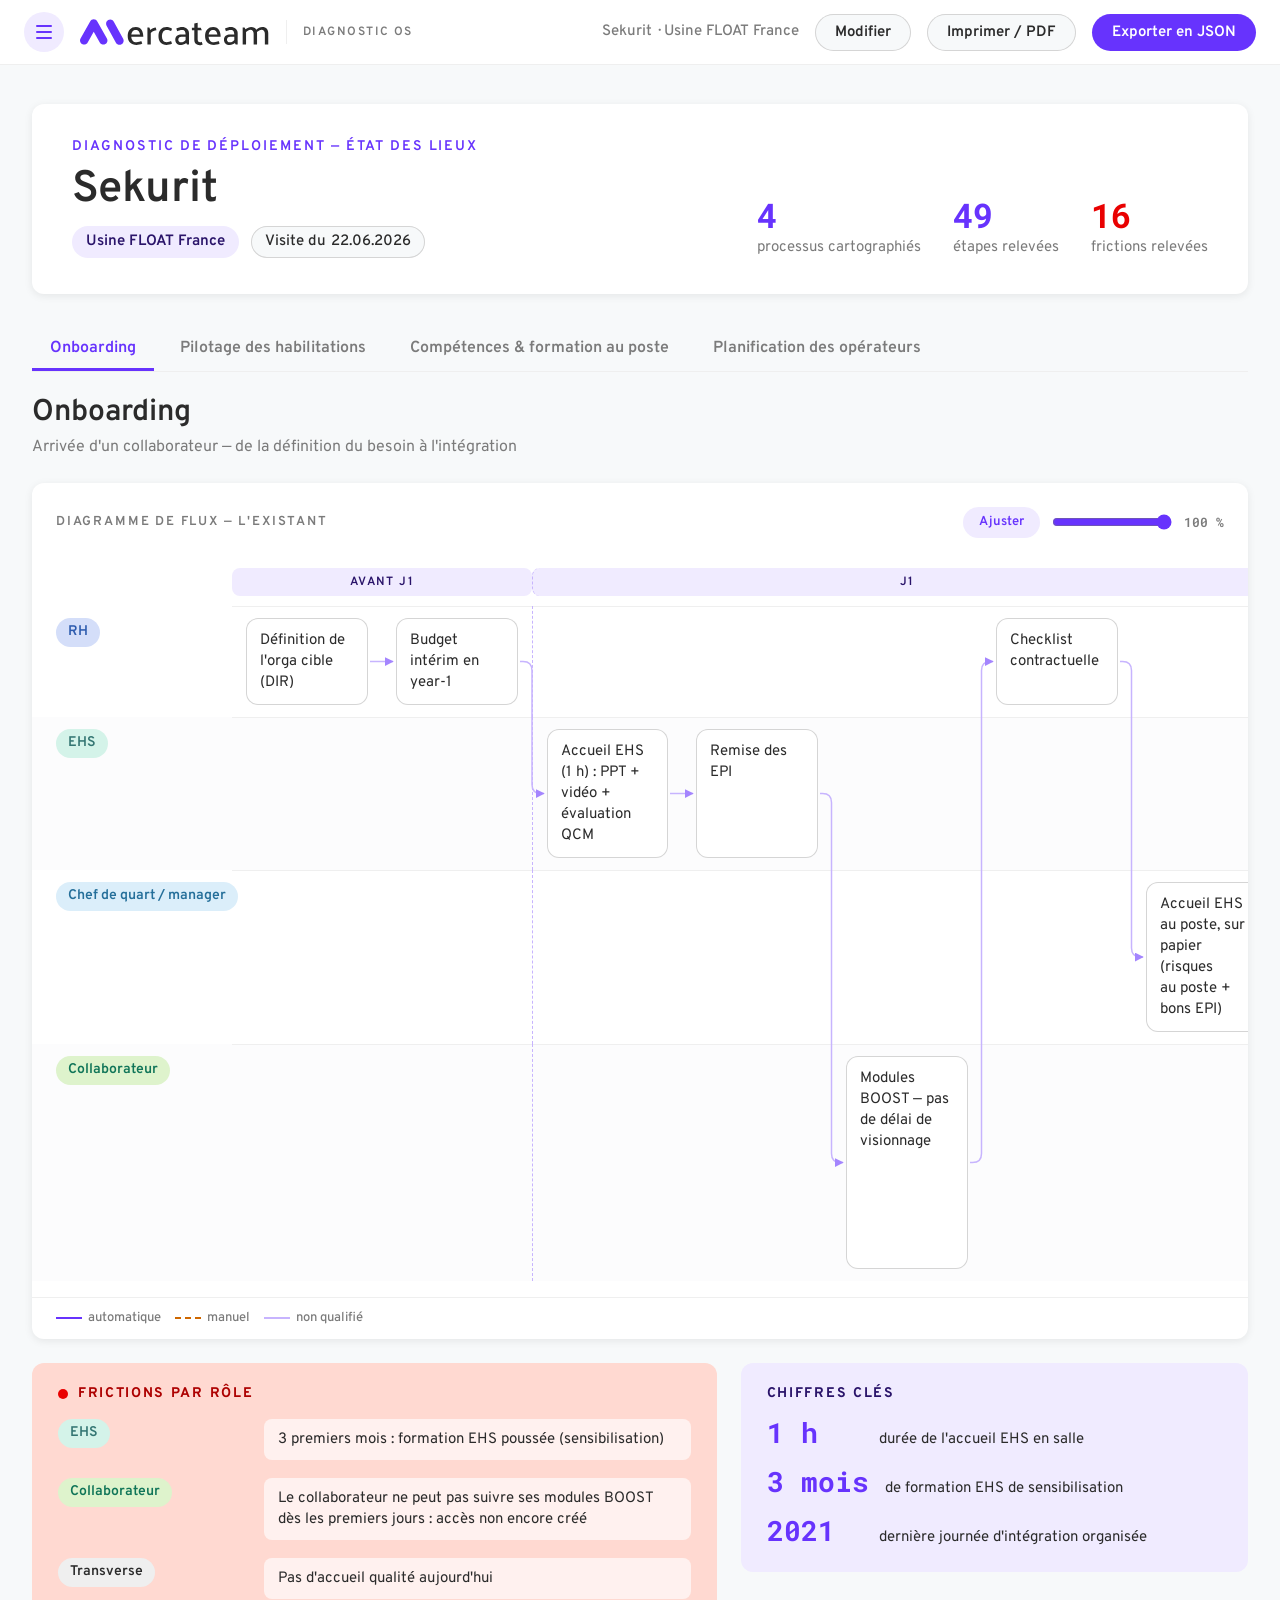
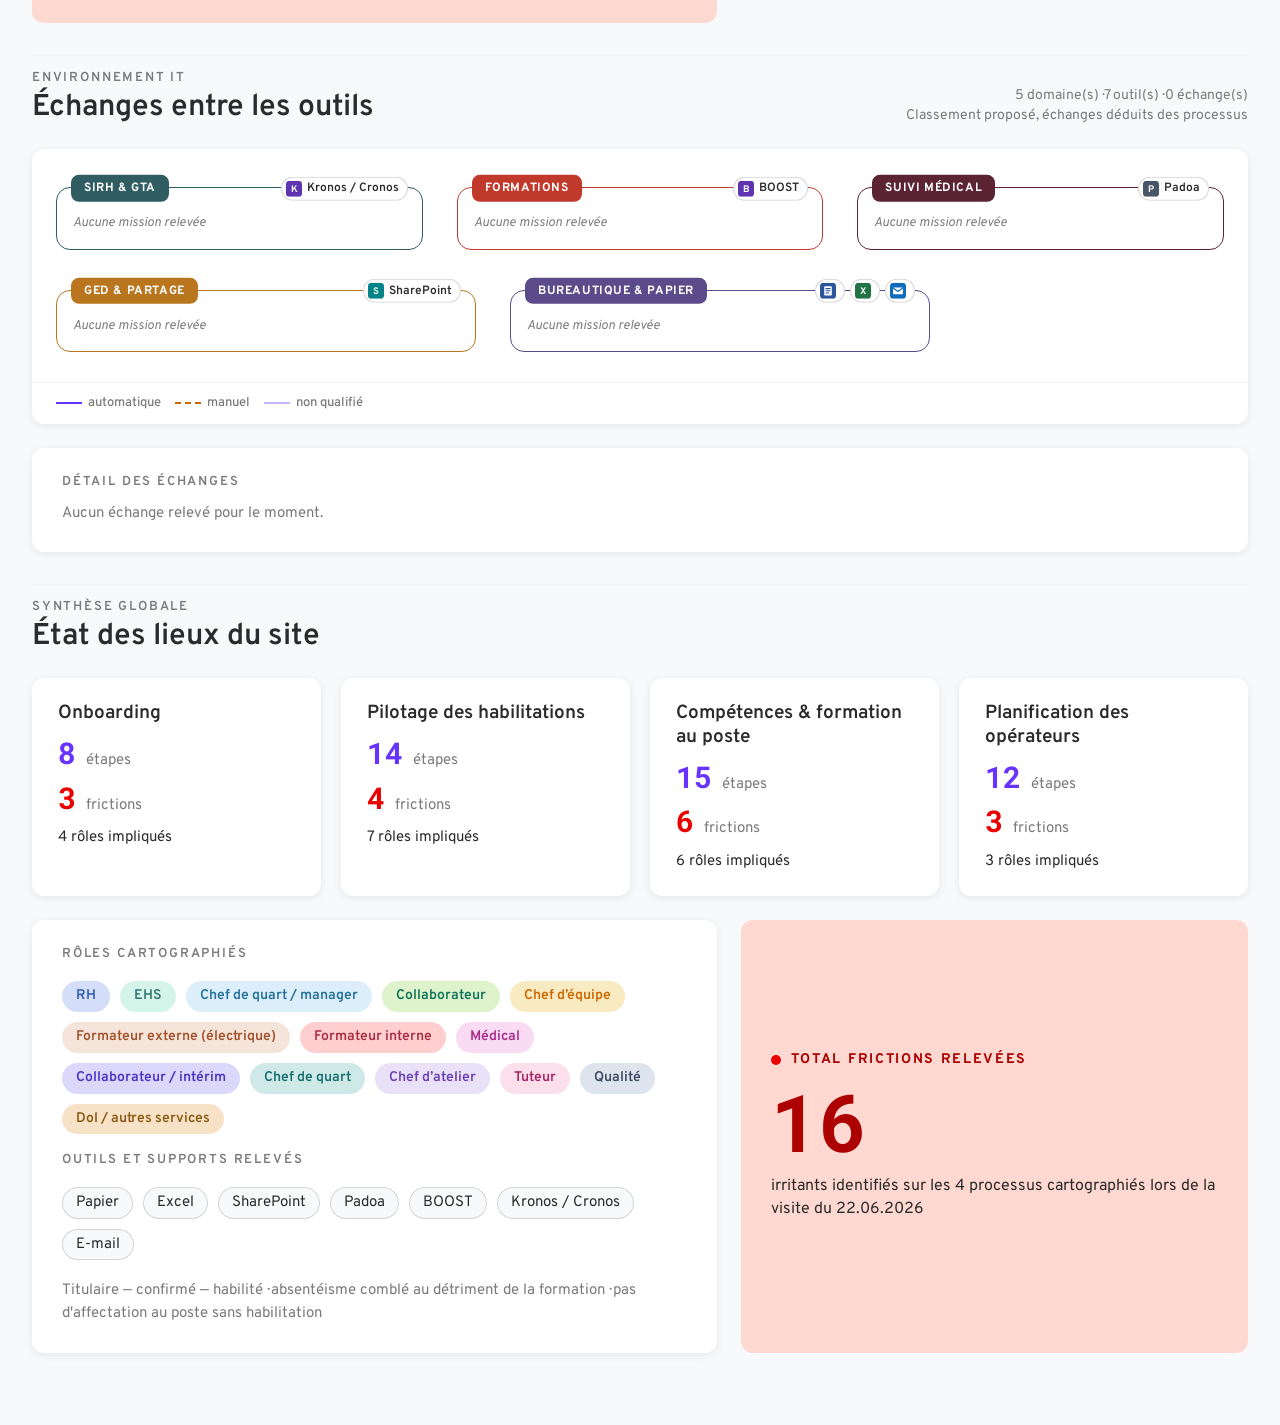
==== commit 3f712b4e: "Portage: infobulle du support et palette a 20 teintes Le title d'ancetre couvrait les pastilles et m" ====
--- a/diagnostic-os.html
+++ b/diagnostic-os.html
@@ -1440,10 +1440,14 @@
    Aucune de ces teintes ne s'approche des sept marques reconnues : pas de
    vert, pas de sarcelle, pas d'ambre. Un outil client qui ressemblerait à
    Excel serait pire que l'indigo uniforme. */
+/* La palette s'allonge par la fin, jamais par réordonnancement : la teinte
+   d'un outil vaut sa position dans la liste du site. */
 const PALETTE_OUTILS = [
   '#5A6ACF', '#4338CA', '#7E22CE', '#B5179E',
   '#DB2777', '#9F1239', '#475569', '#5B3A29',
-  '#1E3A8A', '#6D28D9', '#7C2D12', '#334155'
+  '#1E3A8A', '#6D28D9', '#7C2D12', '#334155',
+  '#8E24AA', '#2D5BAE', '#A82264', '#3B4A63',
+  '#5E35B1', '#93401F', '#26467F', '#7A2A63'
 ];
 
 /** Empreinte FNV-1a 32 bits du nom normalisé — pure, sans dépendance. */
@@ -1500,10 +1504,12 @@
 function bandeauSupports(liste, outils) {
   if (!liste.length) return '';
   const montrees = liste.slice(0, 4);
-  const reste = liste.length - montrees.length;
-  return `<span class="supports-bordure" title="${e(liste.join(' · '))}">
+  const caches = liste.slice(4);
+  /* Pas de `title` sur le conteneur : il couvrirait les pastilles et masquerait
+     le `<title>` de chaque `<svg>`. Une seule source d'infobulle : la pastille. */
+  return `<span class="supports-bordure">
     ${montrees.map((sup) => badgeSupport(sup, outils)).join('')}
-    ${reste ? `<span class="supports-bordure__reste">+${reste}</span>` : ''}
+    ${caches.length ? `<span class="supports-bordure__reste" title="${e(caches.join(' · '))}">+${caches.length}</span>` : ''}
   </span>`;
 }
 
@@ -1552,7 +1558,7 @@
   if (!supports.length) return '';
   return `<span class="supports-bordure supports-bordure--edition">
     ${supports.map((sup, k) => `
-      <span class="support-modif" title="${e(sup)}">
+      <span class="support-modif">
         ${badgeSupport(sup, outils)}
         <button type="button" class="bouton--retirer" data-action="supprimer-support" data-i="${j}" data-s="${k}"
                 title="Retirer ${e(sup)}">×</button>
